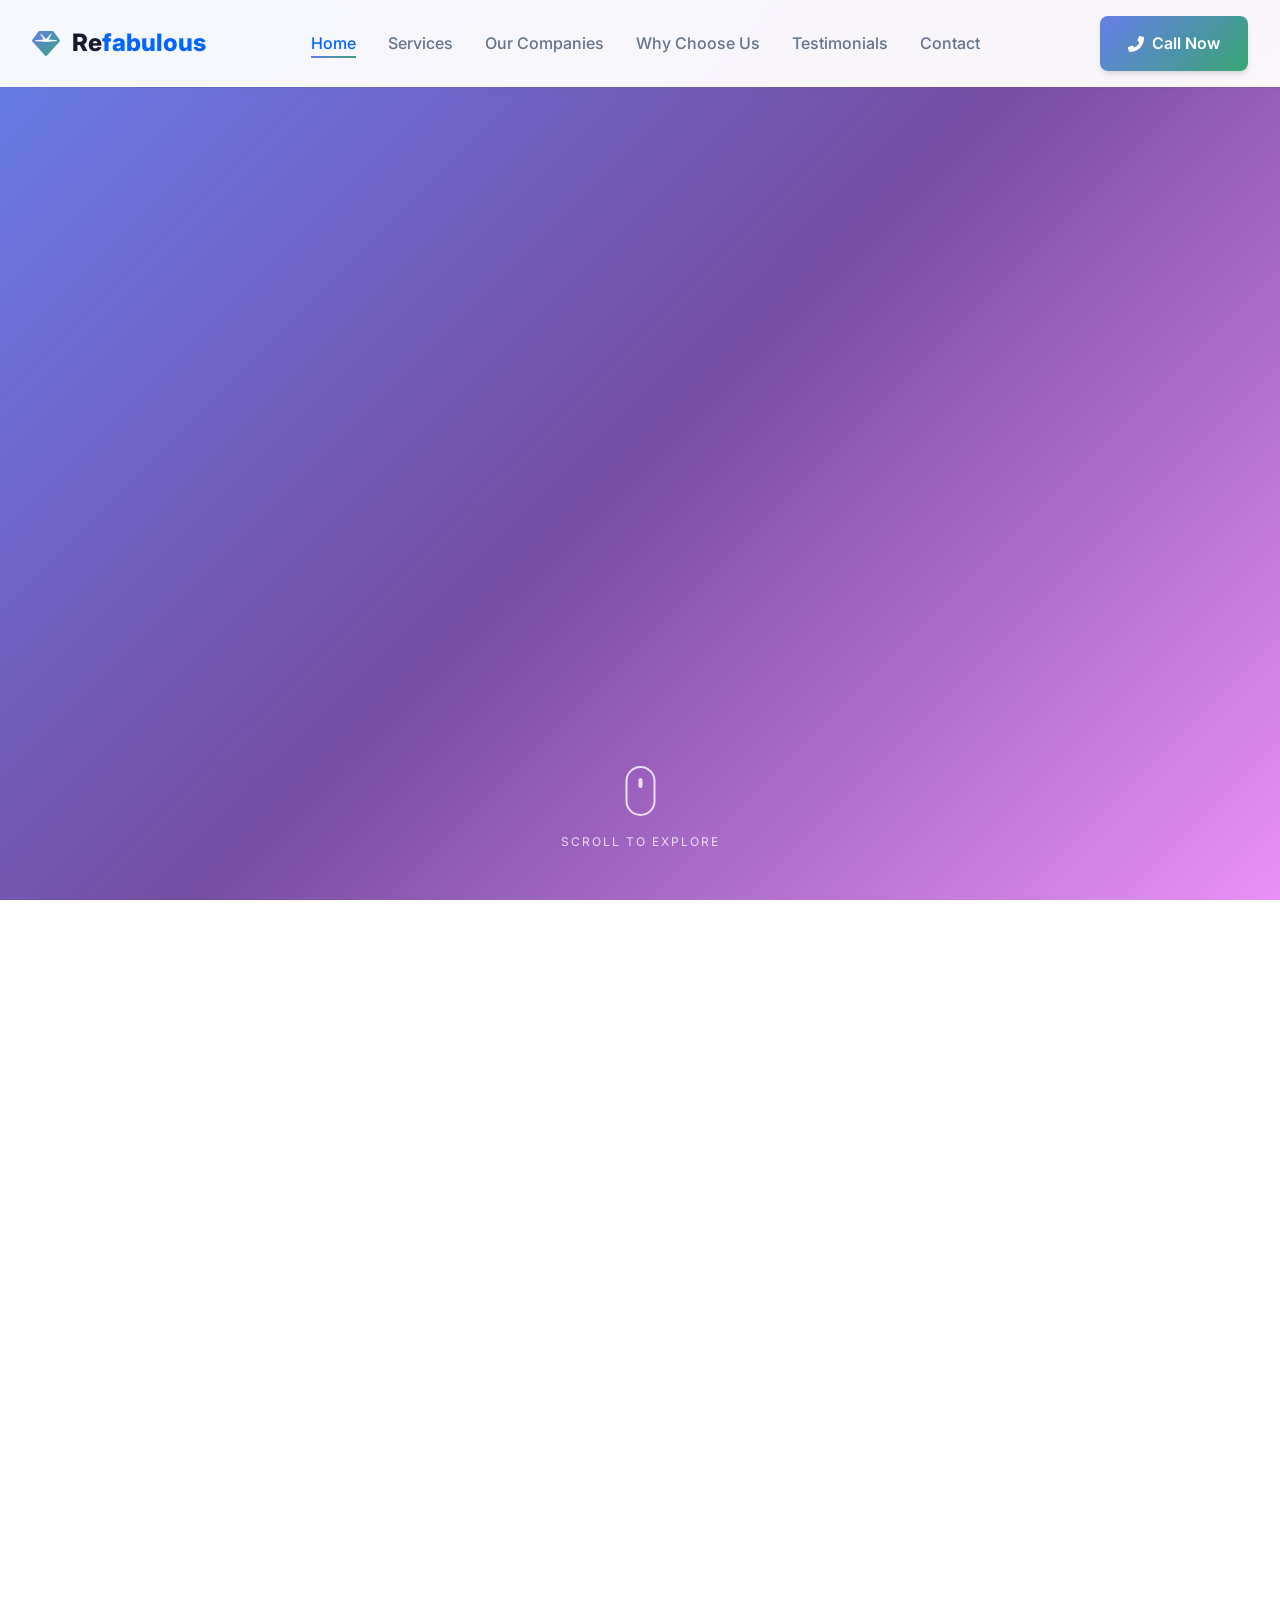
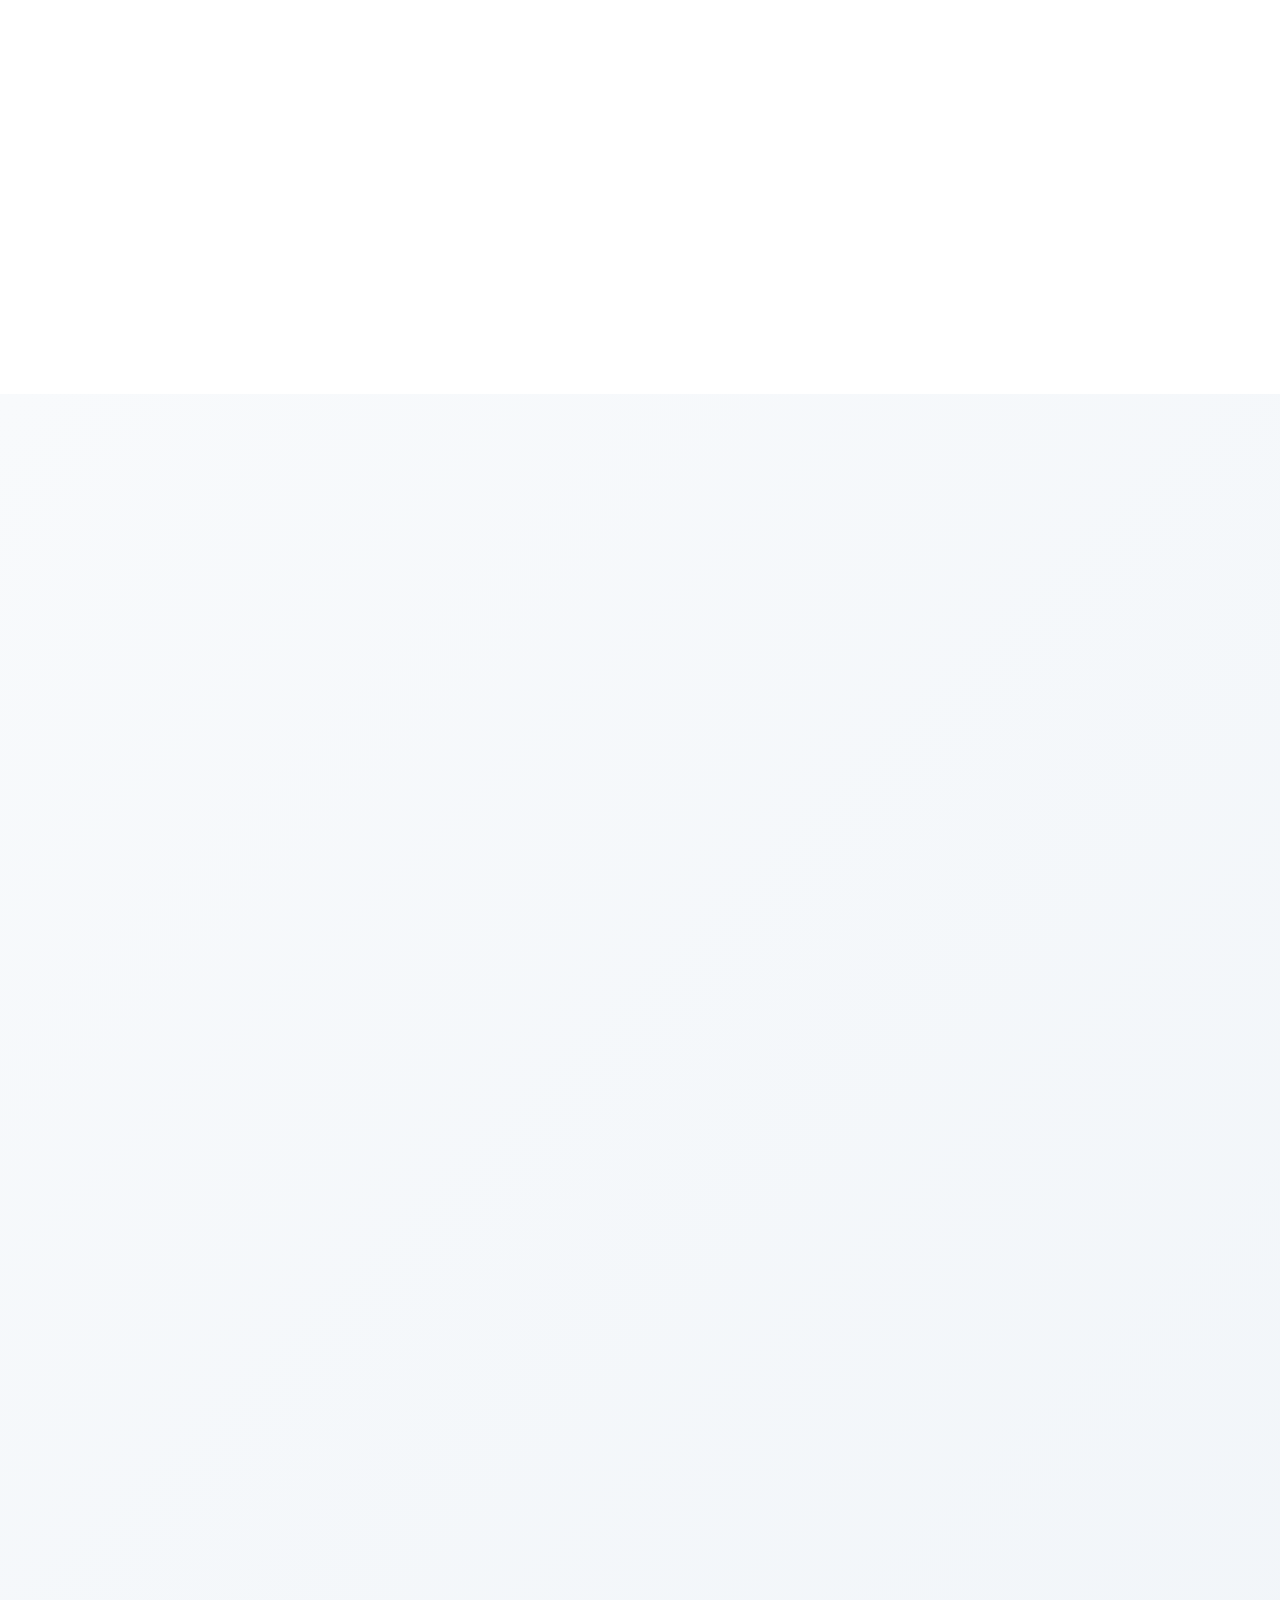
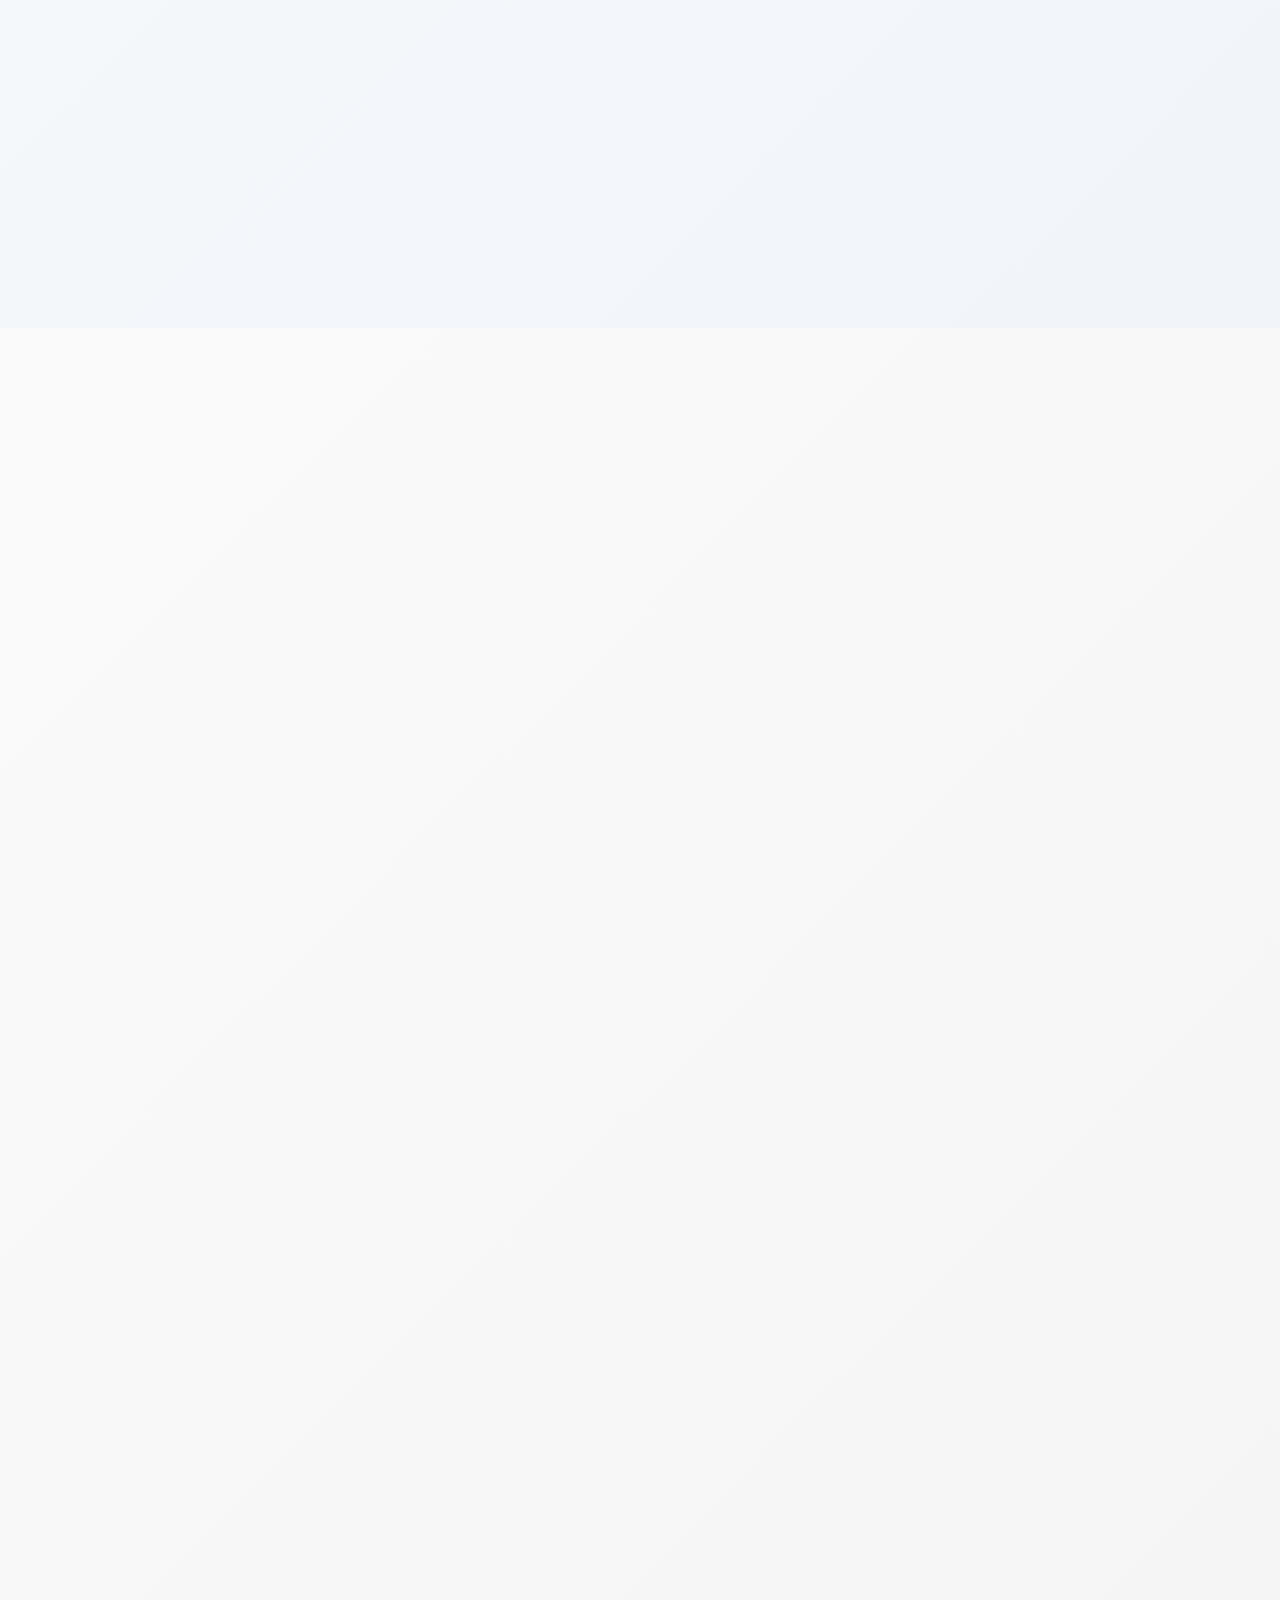
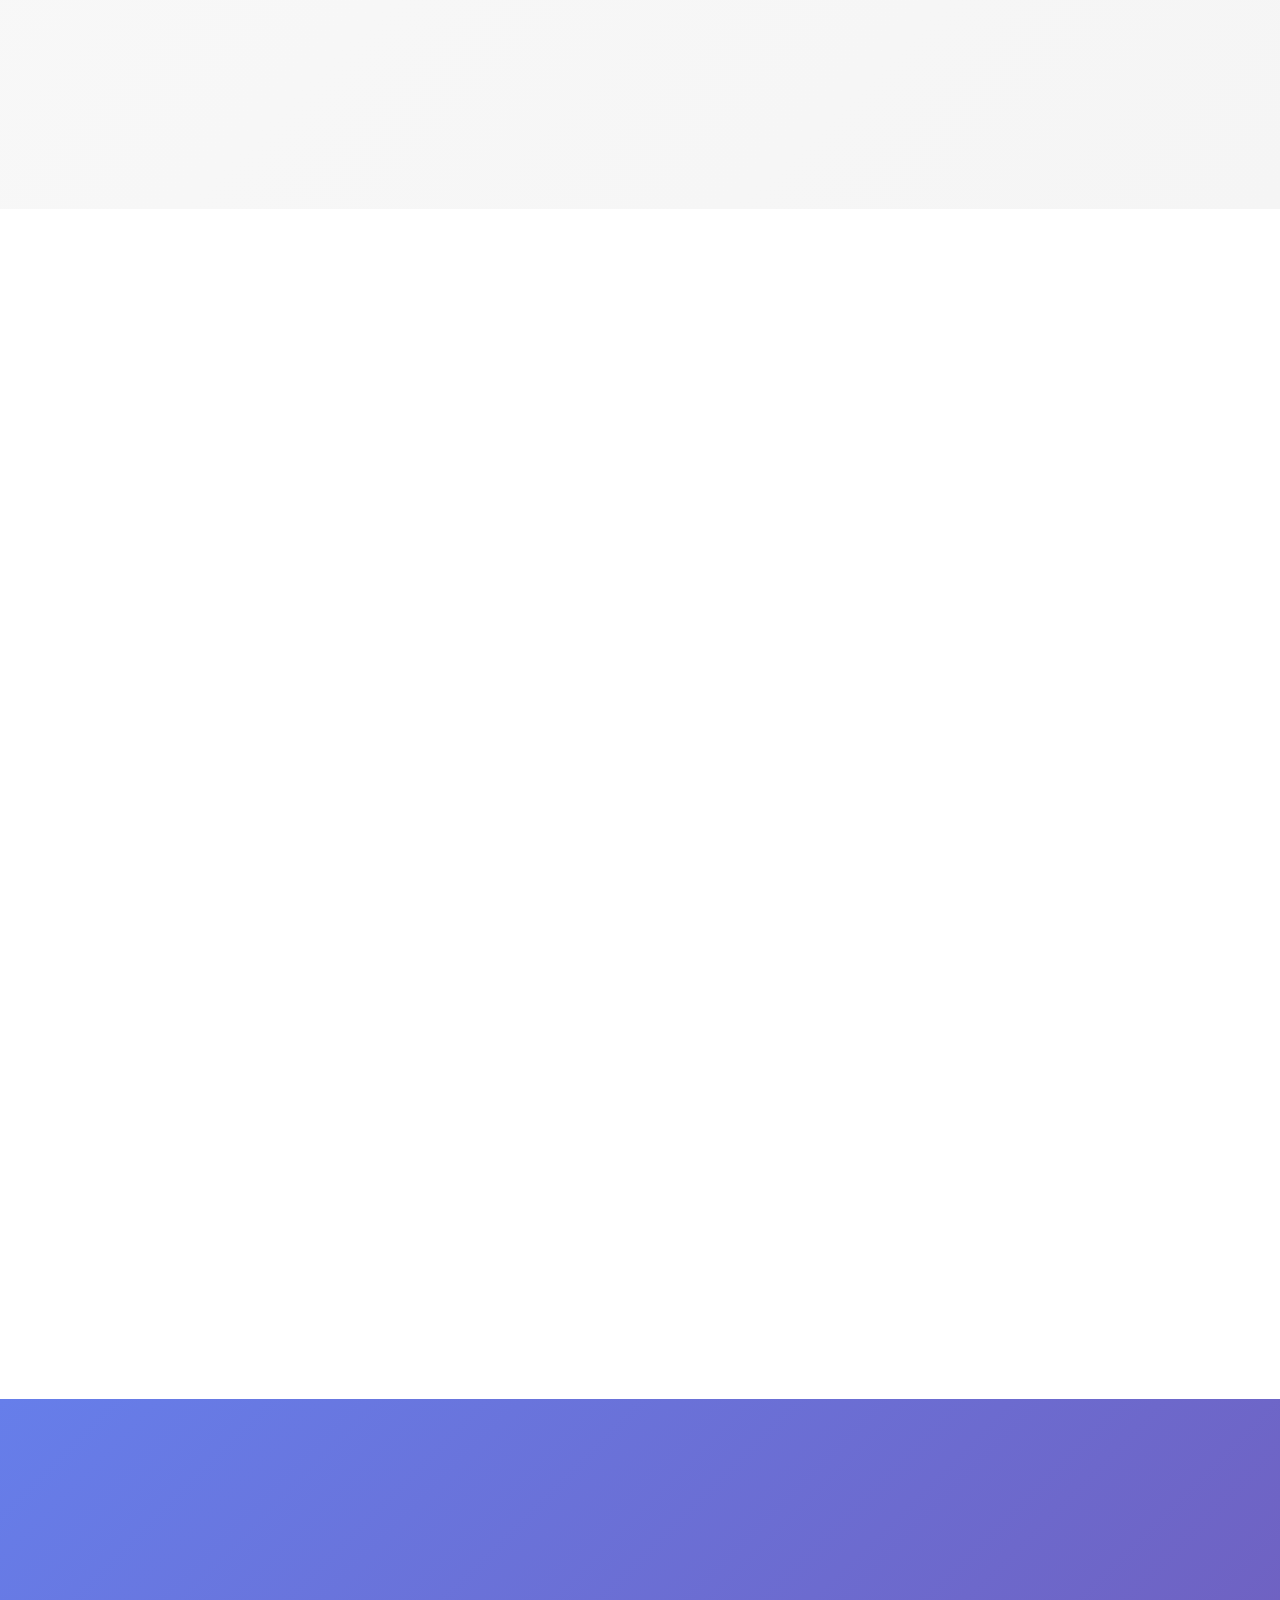
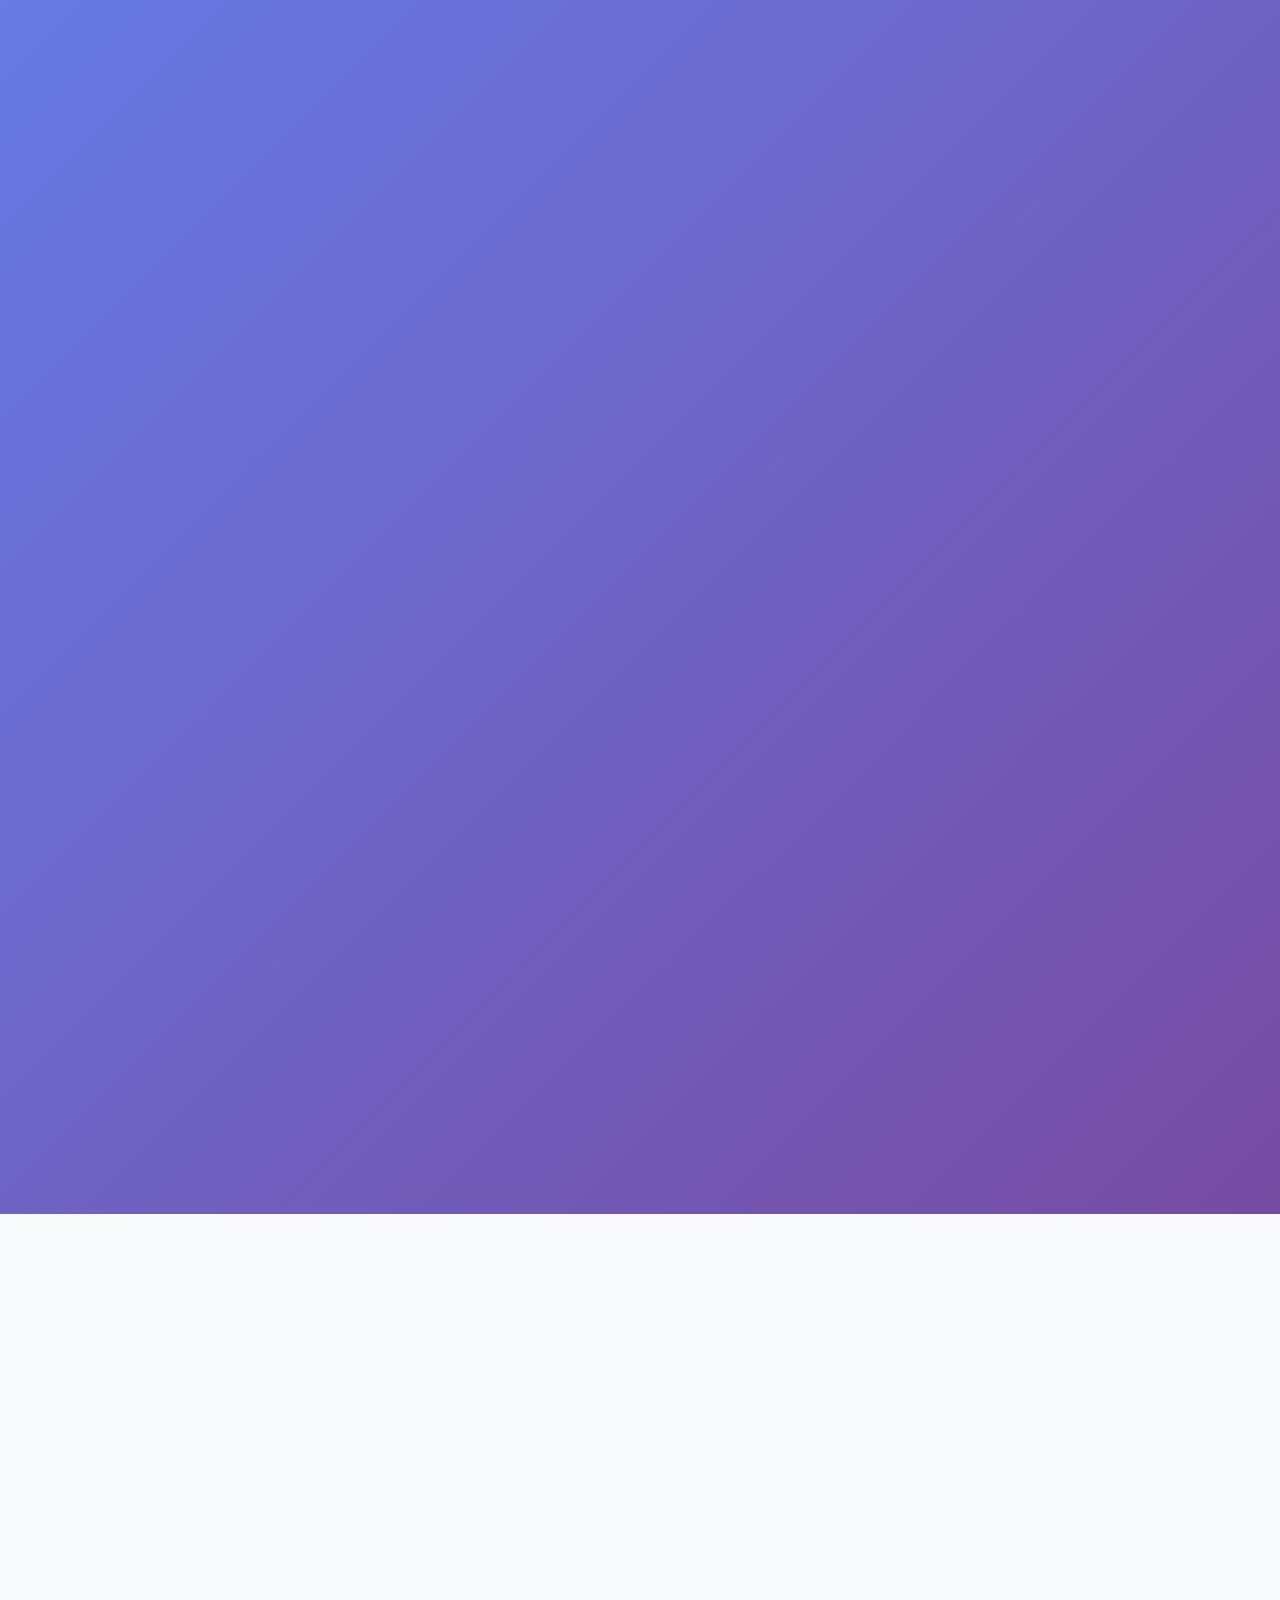
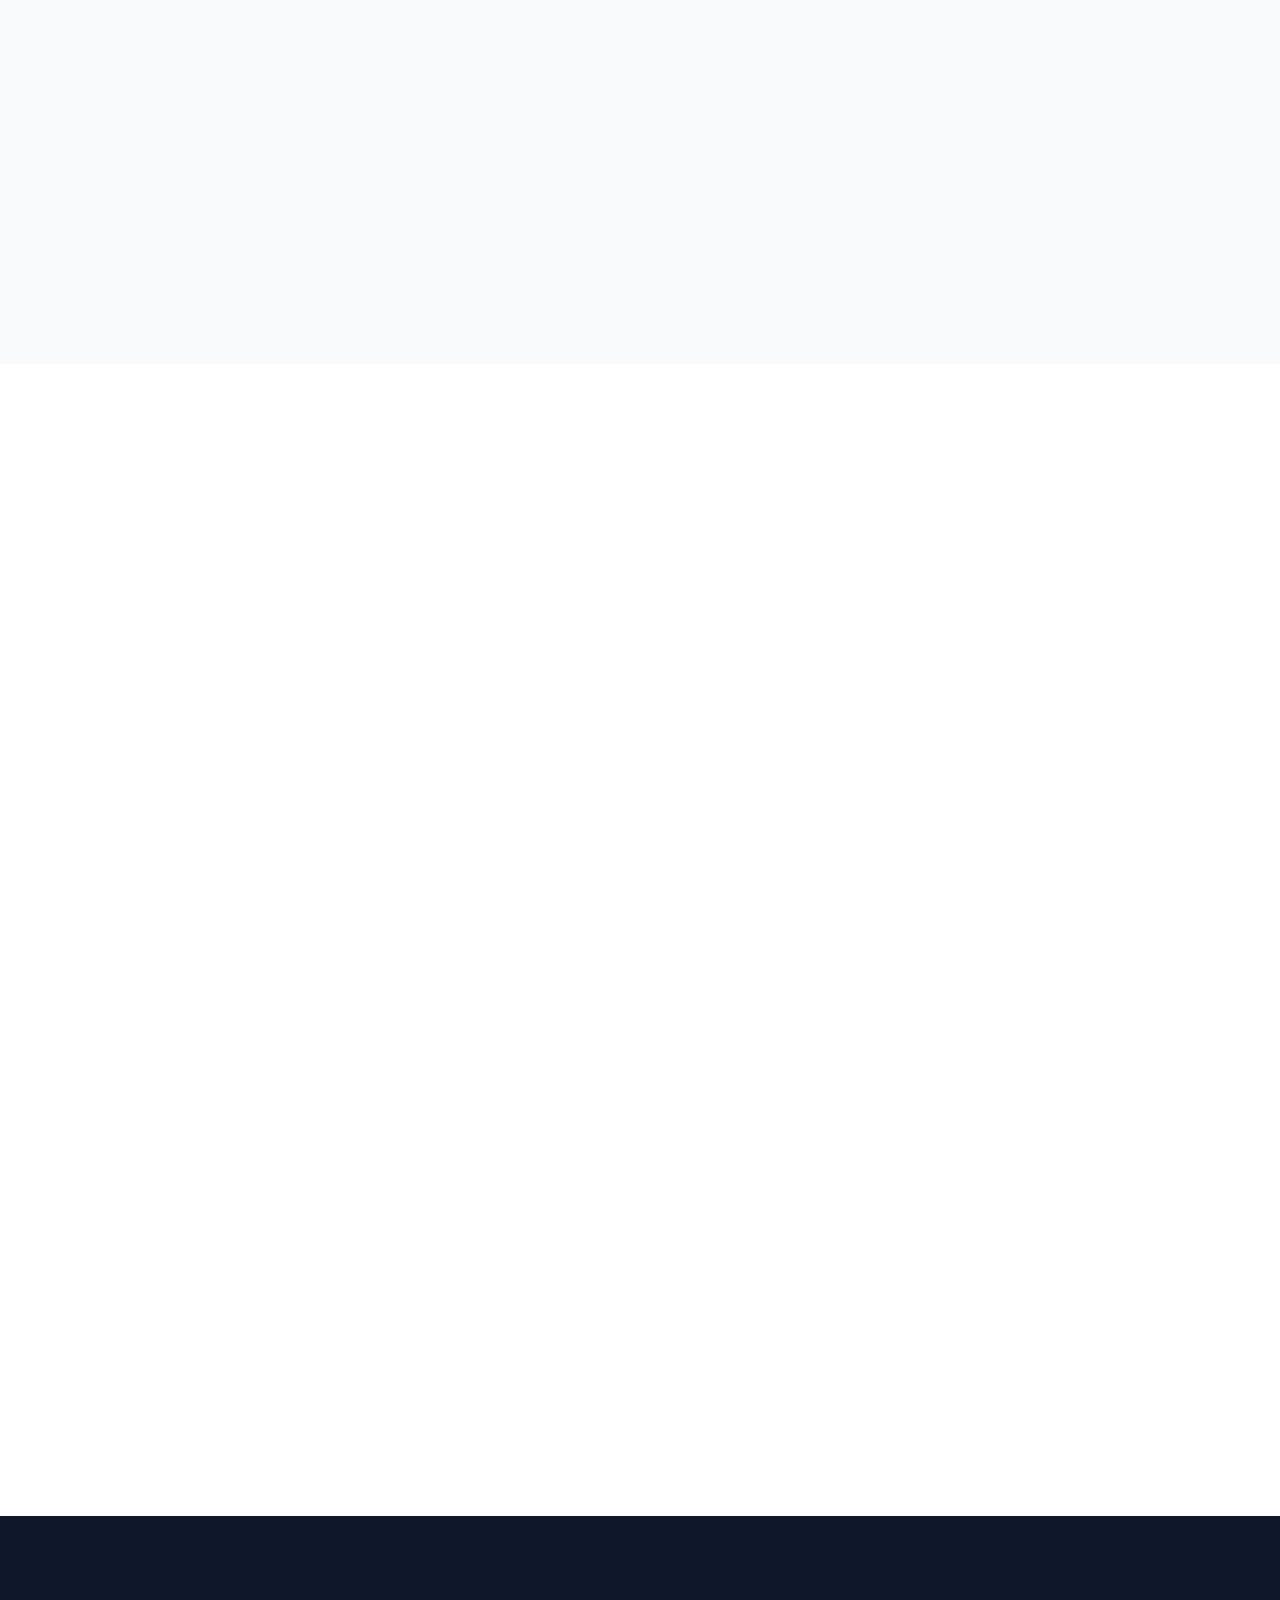
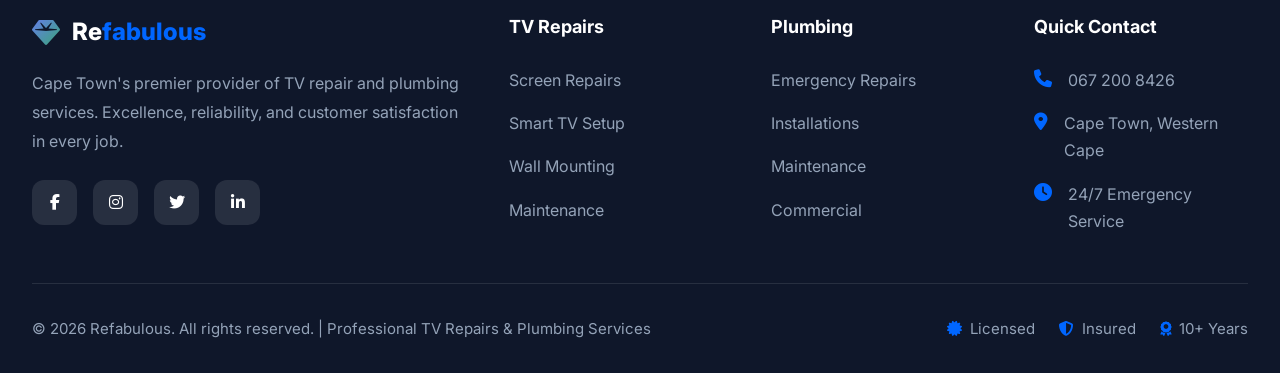
==== index.html @ b84f1c26 "Rename Index.html to index.html" ====
<!DOCTYPE html>
<html lang="en">
<head>
    <meta charset="UTF-8">
    <meta name="viewport" content="width=device-width, initial-scale=1.0">
    <meta name="description" content="Refabulous - Premier TV Repairs and Plumbing Services in Cape Town. Professional, reliable, and trusted by thousands of satisfied customers.">
    <title>Refabulous | Premium TV Repairs & Plumbing Services - Cape Town</title>
    <link rel="stylesheet" href="Refabulous.css">
    <link rel="preconnect" href="https://fonts.googleapis.com">
    <link rel="preconnect" href="https://fonts.gstatic.com" crossorigin>
    <link href="https://fonts.googleapis.com/css2?family=Inter:wght@300;400;500;600;700;800;900&family=Playfair+Display:wght@400;600;700;800&display=swap" rel="stylesheet">
    <link rel="stylesheet" href="https://cdn.jsdelivr.net/npm/@fortawesome/fontawesome-free@6.4.0/css/all.min.css">
    
</head>
<body>
    <!-- Navigation -->
    <nav class="navbar">
        <div class="container">
            <div class="nav-wrapper">
                <div class="logo">
                    <i class="fas fa-gem"></i>
                    <span>Re<span class="highlight">fabulous</span></span>
                </div>
                <button class="mobile-toggle" id="mobileToggle">
                    <span></span>
                    <span></span>
                    <span></span>
                </button>
                <ul class="nav-menu" id="navMenu">
                    <li><a href="#home" class="nav-link active">Home</a></li>
                    <li><a href="#services" class="nav-link">Services</a></li>
                    <li><a href="#companies" class="nav-link">Our Companies</a></li>
                    <li><a href="#why-us" class="nav-link">Why Choose Us</a></li>
                    <li><a href="#testimonials" class="nav-link">Testimonials</a></li>
                    <li><a href="#contact" class="nav-link">Contact</a></li>
                </ul>
                <a href="tel:0672008426" class="btn-primary nav-cta">
                    <i class="fas fa-phone-alt"></i> Call Now
                </a>
            </div>
        </div>
    </nav>

    <!-- Hero Section -->
    <section id="home" class="hero">
        <div class="hero-overlay"></div>
        <div class="hero-particles" id="particles"></div>
        <div class="container">
            <div class="hero-content">
                <div class="hero-text" data-aos="fade-up">
                    <h1 class="hero-title">
                        Excellence in <span class="gradient-text">TV Repairs</span> & 
                        <span class="gradient-text">Plumbing</span>
                    </h1>
                    <p class="hero-subtitle">
                        Cape Town's most trusted service providers. Combining technical expertise with unmatched customer care.
                    </p>
                    <div class="hero-stats">
                        <div class="stat-item" data-aos="fade-up" data-aos-delay="100">
                            <i class="fas fa-users"></i>
                            <div class="stat-content">
                                <span class="stat-number" data-count="5000">0</span>+
                                <span class="stat-label">Happy Customers</span>
                            </div>
                        </div>
                        <div class="stat-item" data-aos="fade-up" data-aos-delay="200">
                            <i class="fas fa-star"></i>
                            <div class="stat-content">
                                <span class="stat-number" data-count="4.9">0</span>
                                <span class="stat-label">Google Rating</span>
                            </div>
                        </div>
                        <div class="stat-item" data-aos="fade-up" data-aos-delay="300">
                            <i class="fas fa-award"></i>
                            <div class="stat-content">
                                <span class="stat-number" data-count="10">0</span>+
                                <span class="stat-label">Years Experience</span>
                            </div>
                        </div>
                    </div>
                    <div class="hero-buttons" data-aos="fade-up" data-aos-delay="400">
                        <a href="#companies" class="btn-primary btn-large">
                            <i class="fas fa-briefcase"></i> Explore Our Services
                        </a>
                        <a href="tel:0672008426" class="btn-secondary btn-large">
                            <i class="fas fa-phone-volume"></i> 067 200 8426
                        </a>
                    </div>
                </div>
            </div>
        </div>
        <div class="scroll-indicator">
            <div class="scroll-mouse">
                <div class="scroll-wheel"></div>
            </div>
            <span>Scroll to explore</span>
        </div>
    </section>

    <!-- Services Overview -->
    <section id="services" class="services-overview">
        <div class="container">
            <div class="section-header" data-aos="fade-up">
                <span class="section-subtitle">What We Do</span>
                <h2 class="section-title">Comprehensive Service Solutions</h2>
                <p class="section-description">Two specialized companies under one trusted brand, delivering excellence across all service categories.</p>
            </div>
            <div class="services-grid">
                <div class="service-card tv-repairs" data-aos="fade-up" data-aos-delay="100">
                    <div class="service-icon">
                        <i class="fas fa-tv"></i>
                    </div>
                    <h3>TV Repairs & Installation</h3>
                    <p>Expert diagnostics and repairs for all TV brands including Samsung, LG, Hisense, Sony, and more. From screen replacements to smart TV setup.</p>
                    <ul class="service-features">
                        <li><i class="fas fa-check-circle"></i> Same-day service available</li>
                        <li><i class="fas fa-check-circle"></i> All brands serviced</li>
                        <li><i class="fas fa-check-circle"></i> Warranty on repairs</li>
                    </ul>
                    <a href="#tv-repairs" class="service-link">
                        Learn More <i class="fas fa-arrow-right"></i>
                    </a>
                </div>
                <div class="service-card plumbing" data-aos="fade-up" data-aos-delay="200">
                    <div class="service-icon">
                        <i class="fas fa-wrench"></i>
                    </div>
                    <h3>Plumbing Services</h3>
                    <p>Professional plumbing solutions from emergency repairs to complete installations. Residential and commercial services available.</p>
                    <ul class="service-features">
                        <li><i class="fas fa-check-circle"></i> 24/7 emergency service</li>
                        <li><i class="fas fa-check-circle"></i> Licensed plumbers with PIRB accredation</li>
                        <li><i class="fas fa-check-circle"></i> Quality guaranteed</li>
                    </ul>
                    <a href="#plumbing" class="service-link">
                        Learn More <i class="fas fa-arrow-right"></i>
                    </a>
                </div>
            </div>
        </div>
    </section>

    <!-- Company: Refabulous TV Repairs -->
    <section id="companies" class="company-section tv-repairs-section">
        <div class="container">
            <div class="company-content">
                <div class="company-text" data-aos="fade-right">
                    <div class="company-badge">
                        <i class="fas fa-tv"></i>
                        <span>Refabulous TV Repairs</span>
                    </div>
                    <h2 class="company-title">Your Television's Best Friend</h2>
                    <p class="company-description">
                        With years of specialized experience in television repair and maintenance, Refabulous TV Repairs has become Cape Town's go-to service for all TV-related issues. Our technicians are factory-trained and equipped with the latest diagnostic tools.
                    </p>
                    
                    <div class="service-list">
                        <div class="service-item">
                            <i class="fas fa-tools"></i>
                            <div>
                                <h4>Expert Repairs</h4>
                                <p>Backlight repairs, power supply issues, sound problems, software updates</p>
                            </div>
                        </div>
                        <div class="service-item">
                            <i class="fas fa-cog"></i>
                            <div>
                                <h4>Smart TV Setup</h4>
                                <p>Configuration, app installation, network connectivity, streaming optimization</p>
                            </div>
                        </div>
                        <div class="service-item">
                            <i class="fas fa-check-double"></i>
                            <div>
                                <h4>Maintenance Services</h4>
                                <p>Regular check-ups, preventive care, firmware updates, performance tuning</p>
                            </div>
                        </div>
                        <div class="service-item">
                            <i class="fas fa-home"></i>
                            <div>
                                <h4>Home Installation</h4>
                                <p>Wall mounting, cable management, surround sound setup, home theater design</p>
                            </div>
                        </div>
                    </div>

                    <div class="brands-supported">
                        <h4>Brands We Service:</h4>
                        <div class="brand-tags">
                            <span>Samsung</span>
                            <span>LG</span>
                            <span>Hisense</span>
                            <span>Sony</span>
                            <span>JVC</span>
                            <span>Sinotec</span>
                            <span>Panasonic</span>
                            <span>TCL</span>
                        </div>
                    </div>

                    <div class="company-cta">
                        <a href="tel:0672008426" class="btn-primary btn-large">
                            <i class="fas fa-phone"></i> Call for TV Repairs
                        </a>
                    </div>
                </div>
                <div class="company-images" data-aos="fade-left">
                    <div class="image-grid">
                        <div class="image-card main-image">
                            <img src="https://sspark.genspark.ai/cfimages?u1=KYIvA14UHXT7xlv%2FD5HnpV0KD0xXIJ1tCEFTOheV73Xh5ma42PAMt614gRZEdIZ4Os6GhiXGwfKnQUSQx9zzxvIvsHFSjjJiDGKbhWocVUea7tLK4sdJtuWbvKRYh5oav8%2BkHZMFZz2VCkr99DDUN3V3x2tpc1rHyT1xPNPiKV9hb6sjEfEweGLJbf24&u2=plDrcVhTkOHGbMs%2F&width=2560" alt="TV Repair Technician at Work" loading="lazy">
                            <div class="image-badge">
                                <i class="fas fa-certificate"></i>
                                <span>Expert Technicians</span>
                            </div>
                        </div>
                        <div class="image-card secondary-image">
                            <img src="https://sspark.genspark.ai/cfimages?u1=IB1S%2BtM%2FTZYSUhf%2BcKOOXUYESjT8FMCqAjhhiGxfVLUdxxvb9J4oFy7hVhM3saQPuS%2BA9rQ5Eez8c6xb1k26MMAGSZxyRY8Spg61Jvf41i%2FJdnctiq4FsSsYC7A41X14nUUy2wXOoFEyqjzdhTYA%2BVPz4SdyUcpiYlz9RmB2lrMZcvR7S%2F0sWFu0Mu9%2BzNmF&u2=Svh%2Fd95IZDJF%2BvYe&width=2560" alt="Professional TV Repair Workshop" loading="lazy">
                        </div>
                        <div class="image-card tertiary-image">
                            <img src="https://sspark.genspark.ai/cfimages?u1=JXpIWGhTms%2BoFXRYmm7PXWWQaiwM2Ulnp6JhA3aqMj1pXqJXy2ButAAZrpQbRg15Us4hFwjv2oC%2FW41n%2FIxeNOjvgfSNxiX%2FqGEbRBq8%2FISlqHuNhKUJ2Q%3D%3D&u2=oXFwMvFHpQjL0ZIG&width=2560" alt="Modern Home Entertainment System" loading="lazy">
                        </div>
                    </div>
                </div>
            </div>
        </div>
    </section>

    <!-- Company: Refabulous Plumbing -->
    <section id="plumbing" class="company-section plumbing-section">
        <div class="container">
            <div class="company-content reverse">
                <div class="company-images" data-aos="fade-right">
                    <div class="image-grid">
                        <div class="image-card main-image">
                            <img src="https://sspark.genspark.ai/cfimages?u1=%2FoElSuyf4%2B%2BbcfaQeLwQrmMNh3%2FJ2h%2FHxNG8WrgfM8VVpmr6i8Ebf1iWWY%2BMLLlbXd%2By1g%2FM7GVOqZFQpgy6uI9wgbbfHOmBaHnnup4W49MUUqym9e0J7AsbJRxWCbeQZpGoMKOnAVphGi8p1MDiG6voeyrFY1731At%2FYDPumSPueWIJqK6dXvxP%2FV7bQ2mIpxTrQVMTzZMfdCHbn1FRC8ISrwe6zYWo&u2=3xbcvYUfJkZeVK0G&width=2560" alt="Professional Plumber at Work" loading="lazy">
                            <div class="image-badge">
                                <i class="fas fa-shield-alt"></i>
                                <span>Licensed & Insured</span>
                            </div>
                        </div>
                        <div class="image-card secondary-image">
                            <img src="https://sspark.genspark.ai/cfimages?u1=dRhVMjCTGhUm9rNfMyWZU8PXllkOPwkKHkzo1GuVgleIdOQQ7fmcjwuZDK0jJtrJ6aJ%2By2gcOli4ZZtKoG2u7KvVxEAJXc%2BfgmvMm2mRMXyoBjxIHTwm3QviCSM7kbx%2FUN0qFoZ2tAjAd0CNY5Hn5nTPpINazD5NZhgn%2F1D1yH3lOg7fmnFIucatmOI8USJU%2F2DQ8RFX9sjPV4HhR1WQLOuu7g%3D%3D&u2=670VLV1BGjNuDMyq&width=2560" alt="Plumbing Installation Service" loading="lazy">
                        </div>
                        <div class="image-card tertiary-image">
                            <img src="https://sspark.genspark.ai/cfimages?u1=gH%2Bavw8LHm4JG7u19Fbt19dF0v6mobgUW4jBi7r0rrxWogSZ0oLmjLi6qhgWXt7WJLqEw1Qf%2BVWax8Z2xBoHj4TuWY0Q9CEBq8G4UbeN&u2=45YsGBZdbq0CIDcQ&width=2560" alt="Bathroom Fixture Installation" loading="lazy">
                        </div>
                    </div>
                </div>
                <div class="company-text" data-aos="fade-left">
                    <div class="company-badge plumbing-badge">
                        <i class="fas fa-wrench"></i>
                        <span>Refabulous Plumbing</span>
                    </div>
                    <h2 class="company-title">Professional Plumbing Solutions</h2>
                    <p class="company-description">
                        Refabulous Plumbing delivers comprehensive plumbing services with a focus on quality, reliability, and customer satisfaction. Our licensed plumbers handle everything from minor repairs to major installations with precision and care.
                    </p>
                    
                    <div class="service-list">
                        <div class="service-item">
                            <i class="fas fa-tint"></i>
                            <div>
                                <h4>Emergency Repairs</h4>
                                <p>Burst pipes, leaks, blockages, water heater failures - 24/7 rapid response</p>
                            </div>
                        </div>
                        <div class="service-item">
                            <i class="fas fa-hammer"></i>
                            <div>
                                <h4>Installation Services</h4>
                                <p>Bathroom & kitchen fixtures, water heaters, pipes, drainage systems</p>
                            </div>
                        </div>
                        <div class="service-item">
                            <i class="fas fa-sync-alt"></i>
                            <div>
                                <h4>Maintenance & Upgrades</h4>
                                <p>Regular inspections, pipe replacements, system upgrades, efficiency improvements</p>
                            </div>
                        </div>
                        <div class="service-item">
                            <i class="fas fa-building"></i>
                            <div>
                                <h4>Commercial Plumbing</h4>
                                <p>Office buildings, retail spaces, restaurants - comprehensive commercial solutions</p>
                            </div>
                        </div>
                    </div>

                    <div class="service-highlights">
                        <div class="highlight-item">
                            <i class="fas fa-clock"></i>
                            <span>24/7 Emergency Service</span>
                        </div>
                        <div class="highlight-item">
                            <i class="fas fa-medal"></i>
                            <span>Licensed Professionals</span>
                        </div>
                        <div class="highlight-item">
                            <i class="fas fa-thumbs-up"></i>
                            <span>Satisfaction Guaranteed</span>
                        </div>
                    </div>

                    <div class="company-cta">
                        <a href="tel:0672008426" class="btn-primary btn-large">
                            <i class="fas fa-phone"></i> Call for Plumbing Service
                        </a>
                    </div>
                </div>
            </div>
        </div>
    </section>

    <!-- Why Choose Us -->
    <section id="why-us" class="why-us-section">
        <div class="container">
            <div class="section-header" data-aos="fade-up">
                <span class="section-subtitle">Our Commitment</span>
                <h2 class="section-title">Why Cape Town Trusts Refabulous</h2>
                <p class="section-description">Excellence isn't just our goal—it's our standard. Here's what sets us apart.</p>
            </div>
            <div class="benefits-grid">
                <div class="benefit-card" data-aos="fade-up" data-aos-delay="100">
                    <div class="benefit-icon">
                        <i class="fas fa-user-graduate"></i>
                    </div>
                    <h3>Expert Technicians</h3>
                    <p>Every team member is fully trained, certified, and passionate about delivering top-tier service. We invest heavily in ongoing education and skill development.</p>
                </div>
                <div class="benefit-card" data-aos="fade-up" data-aos-delay="150">
                    <div class="benefit-icon">
                        <i class="fas fa-bolt"></i>
                    </div>
                    <h3>Rapid Response</h3>
                    <p>We understand emergencies can't wait. Our fleet is ready for same-day service, with 24/7 availability for urgent plumbing issues.</p>
                </div>
                <div class="benefit-card" data-aos="fade-up" data-aos-delay="200">
                    <div class="benefit-icon">
                        <i class="fas fa-badge-check"></i>
                    </div>
                    <h3>Quality Guarantee</h3>
                    <p>All repairs come with comprehensive warranties. We stand behind our work and ensure your complete satisfaction with every job.</p>
                </div>
                <div class="benefit-card" data-aos="fade-up" data-aos-delay="250">
                    <div class="benefit-icon">
                        <i class="fas fa-dollar-sign"></i>
                    </div>
                    <h3>Transparent Pricing</h3>
                    <p>No hidden fees or surprise charges. We provide clear, upfront quotes so you know exactly what to expect before we begin.</p>
                </div>
                <div class="benefit-card" data-aos="fade-up" data-aos-delay="300">
                    <div class="benefit-icon">
                        <i class="fas fa-toolbox"></i>
                    </div>
                    <h3>Advanced Equipment</h3>
                    <p>We use the latest diagnostic tools and genuine replacement parts to ensure repairs are done right the first time.</p>
                </div>
                <div class="benefit-card" data-aos="fade-up" data-aos-delay="350">
                    <div class="benefit-icon">
                        <i class="fas fa-heart"></i>
                    </div>
                    <h3>Customer First</h3>
                    <p>Your satisfaction is our priority. We listen, understand your needs, and deliver solutions that exceed expectations every time.</p>
                </div>
            </div>
        </div>
    </section>

    <!-- Testimonials -->
    <section id="testimonials" class="testimonials-section">
        <div class="container">
            <div class="section-header" data-aos="fade-up">
                <span class="section-subtitle">Customer Reviews</span>
                <h2 class="section-title">What Our Clients Say</h2>
                <p class="section-description">Real feedback from real customers who've experienced the Refabulous difference.</p>
            </div>
            <div class="testimonials-wrapper">
                <div class="testimonials-grid">
                    <div class="testimonial-card" data-aos="fade-up" data-aos-delay="100">
                        <div class="rating">
                            <i class="fas fa-star"></i>
                            <i class="fas fa-star"></i>
                            <i class="fas fa-star"></i>
                            <i class="fas fa-star"></i>
                            <i class="fas fa-star"></i>
                        </div>
                        <p class="testimonial-text">"Absolutely fabulous service! My Samsung TV was completely dead, and the technician fixed it within hours. Professional, knowledgeable, and affordable. Highly recommend!"</p>
                        <div class="testimonial-author">
                            <div class="author-avatar">
                                <i class="fas fa-user"></i>
                            </div>
                            <div class="author-info">
                                <h4>Sarah Thompson</h4>
                                <span>Durbanville, Cape Town</span>
                            </div>
                        </div>
                    </div>
                    <div class="testimonial-card" data-aos="fade-up" data-aos-delay="150">
                        <div class="rating">
                            <i class="fas fa-star"></i>
                            <i class="fas fa-star"></i>
                            <i class="fas fa-star"></i>
                            <i class="fas fa-star"></i>
                            <i class="fas fa-star"></i>
                        </div>
                        <p class="testimonial-text">"Had a plumbing emergency at 2 AM. Refabulous Plumbing came out immediately and fixed the burst pipe. True professionals who saved us from a disaster!"</p>
                        <div class="testimonial-author">
                            <div class="author-avatar">
                                <i class="fas fa-user"></i>
                            </div>
                            <div class="author-info">
                                <h4>Michael van der Merwe</h4>
                                <span>Bellville, Cape Town</span>
                            </div>
                        </div>
                    </div>
                    <div class="testimonial-card" data-aos="fade-up" data-aos-delay="200">
                        <div class="rating">
                            <i class="fas fa-star"></i>
                            <i class="fas fa-star"></i>
                            <i class="fas fa-star"></i>
                            <i class="fas fa-star"></i>
                            <i class="fas fa-star"></i>
                        </div>
                        <p class="testimonial-text">"Used Refabulous for both TV mounting and bathroom plumbing. Both teams were exceptional - punctual, clean, and the work is flawless. Best in Cape Town!"</p>
                        <div class="testimonial-author">
                            <div class="author-avatar">
                                <i class="fas fa-user"></i>
                            </div>
                            <div class="author-info">
                                <h4>Jennifer Pieterse</h4>
                                <span>Milnerton, Cape Town</span>
                            </div>
                        </div>
                    </div>
                    <div class="testimonial-card" data-aos="fade-up" data-aos-delay="250">
                        <div class="rating">
                            <i class="fas fa-star"></i>
                            <i class="fas fa-star"></i>
                            <i class="fas fa-star"></i>
                            <i class="fas fa-star"></i>
                            <i class="fas fa-star"></i>
                        </div>
                        <p class="testimonial-text">"They repaired my LG smart TV for half the price of other quotes I received. Fast, efficient, and the TV works like new. Couldn't be happier!"</p>
                        <div class="testimonial-author">
                            <div class="author-avatar">
                                <i class="fas fa-user"></i>
                            </div>
                            <div class="author-info">
                                <h4>David Naidoo</h4>
                                <span>Cape Town CBD</span>
                            </div>
                        </div>
                    </div>
                    <div class="testimonial-card" data-aos="fade-up" data-aos-delay="300">
                        <div class="rating">
                            <i class="fas fa-star"></i>
                            <i class="fas fa-star"></i>
                            <i class="fas fa-star"></i>
                            <i class="fas fa-star"></i>
                            <i class="fas fa-star"></i>
                        </div>
                        <p class="testimonial-text">"Outstanding plumbing work! They upgraded our entire bathroom and the quality is exceptional. Great communication throughout the project too."</p>
                        <div class="testimonial-author">
                            <div class="author-avatar">
                                <i class="fas fa-user"></i>
                            </div>
                            <div class="author-info">
                                <h4>Lisa Oosthuizen</h4>
                                <span>Panorama, Cape Town</span>
                            </div>
                        </div>
                    </div>
                    <div class="testimonial-card" data-aos="fade-up" data-aos-delay="350">
                        <div class="rating">
                            <i class="fas fa-star"></i>
                            <i class="fas fa-star"></i>
                            <i class="fas fa-star"></i>
                            <i class="fas fa-star"></i>
                            <i class="fas fa-star"></i>
                        </div>
                        <p class="testimonial-text">"Reliable, trustworthy, and skilled. I've used both services multiple times and they never disappoint. My go-to for all home repairs!"</p>
                        <div class="testimonial-author">
                            <div class="author-avatar">
                                <i class="fas fa-user"></i>
                            </div>
                            <div class="author-info">
                                <h4>James Botha</h4>
                                <span>Goodwood, Cape Town</span>
                            </div>
                        </div>
                    </div>
                </div>
            </div>
            <div class="google-review-badge" data-aos="fade-up" data-aos-delay="400">
                <i class="fab fa-google"></i>
                <div>
                    <div class="badge-rating">
                        <span class="rating-number">4.9</span>
                        <div class="stars">
                            <i class="fas fa-star"></i>
                            <i class="fas fa-star"></i>
                            <i class="fas fa-star"></i>
                            <i class="fas fa-star"></i>
                            <i class="fas fa-star-half-alt"></i>
                        </div>
                    </div>
                    <p>Based on 250+ Google Reviews</p>
                </div>
            </div>
        </div>
    </section>

    <!-- Service Areas -->
    <section class="service-areas">
        <div class="container">
            <div class="section-header" data-aos="fade-up">
                <span class="section-subtitle">Coverage</span>
                <h2 class="section-title">Serving All of Cape Town</h2>
                <p class="section-description">Bringing premium service to neighborhoods across the Western Cape.</p>
            </div>
            <div class="areas-grid" data-aos="fade-up" data-aos-delay="100">
                <div class="area-tag">Durbanville</div>
                <div class="area-tag">Bellville</div>
                <div class="area-tag">Milnerton</div>
                <div class="area-tag">Cape Town CBD</div>
                <div class="area-tag">Panorama</div>
                <div class="area-tag">Goodwood</div>
                <div class="area-tag">Table View</div>
                <div class="area-tag">Bloubergstrand</div>
                <div class="area-tag">Parow</div>
                <div class="area-tag">Brackenfell</div>
                <div class="area-tag">Kraaifontein</div>
                <div class="area-tag">Somerset West</div>
                <div class="area-tag">Strand</div>
                <div class="area-tag">Stellenbosch</div>
                <div class="area-tag">Paarl</div>
                <div class="area-tag">& More...</div>
            </div>
        </div>
    </section>

    <!-- Contact Section -->
    <section id="contact" class="contact-section">
        <div class="container">
            <div class="contact-wrapper">
                <div class="contact-info" data-aos="fade-right">
                    <h2>Get In Touch</h2>
                    <p class="contact-subtitle">Ready to experience the Refabulous difference? We're here to help!</p>
                    
                    <div class="contact-methods">
                        <a href="tel:0672008426" class="contact-method">
                            <div class="method-icon">
                                <i class="fas fa-phone"></i>
                            </div>
                            <div class="method-content">
                                <h4>Call Us</h4>
                                <p>067 200 8426</p>
                                <span class="method-label">Available 24/7 for emergencies</span>
                            </div>
                        </a>
                        
                        <div class="contact-method">
                            <div class="method-icon">
                                <i class="fas fa-map-marker-alt"></i>
                            </div>
                            <div class="method-content">
                                <h4>Service Area</h4>
                                <p>Cape Town & Western Cape</p>
                                <span class="method-label">Covering all major suburbs</span>
                            </div>
                        </div>
                        
                        <div class="contact-method">
                            <div class="method-icon">
                                <i class="fas fa-clock"></i>
                            </div>
                            <div class="method-content">
                                <h4>Business Hours</h4>
                                <p>Mon - Fri: 7:00 AM - 7:00 PM</p>
                                <p>Sat: 8:00 AM - 5:00 PM</p>
                                <p>Sun: Emergency Service Only</p>
                            </div>
                        </div>
                    </div>

                    <div class="emergency-notice">
                        <i class="fas fa-exclamation-circle"></i>
                        <div>
                            <h4>Emergency Service Available</h4>
                            <p>Plumbing emergencies? We're available 24/7. Call now for immediate assistance!</p>
                        </div>
                    </div>
                </div>

                <div class="contact-form-wrapper" data-aos="fade-left">
                    <div class="form-header">
                        <h3>Request a Quote</h3>
                        <p>Tell us about your needs and we'll get back to you promptly</p>
                    </div>
                    <form id="contactForm" class="contact-form">
                        <div class="form-group">
                            <label for="name">Your Name</label>
                            <input type="text" id="name" name="name" required placeholder="John Doe">
                        </div>
                        <div class="form-group">
                            <label for="phone">Phone Number</label>
                            <input type="tel" id="phone" name="phone" required placeholder="082 123 4567">
                        </div>
                        <div class="form-group">
                            <label for="service">Service Needed</label>
                            <select id="service" name="service" required>
                                <option value="">Select a service...</option>
                                <option value="tv-repair">TV Repair</option>
                                <option value="tv-installation">TV Installation</option>
                                <option value="plumbing-repair">Plumbing Repair</option>
                                <option value="plumbing-installation">Plumbing Installation</option>
                                <option value="emergency">Emergency Service</option>
                                <option value="other">Other</option>
                            </select>
                        </div>
                        <div class="form-group">
                            <label for="message">Message</label>
                            <textarea id="message" name="message" rows="5" required placeholder="Please describe your issue or requirements..."></textarea>
                        </div>
                        <button type="submit" class="btn-primary btn-large">
                            <i class="fas fa-paper-plane"></i> Send Request
                        </button>
                    </form>
                    <div id="formMessage" class="form-message"></div>
                </div>
            </div>
        </div>
    </section>

    <!-- Footer -->
    <footer class="footer">
        <div class="container">
            <div class="footer-content">
                <div class="footer-section">
                    <div class="footer-logo">
                        <i class="fas fa-gem"></i>
                        <span>Re<span class="highlight">fabulous</span></span>
                    </div>
                    <p class="footer-description">
                        Cape Town's premier provider of TV repair and plumbing services. Excellence, reliability, and customer satisfaction in every job.
                    </p>
                    <div class="social-links">
                        <a href="#" class="social-link"><i class="fab fa-facebook-f"></i></a>
                        <a href="#" class="social-link"><i class="fab fa-instagram"></i></a>
                        <a href="#" class="social-link"><i class="fab fa-twitter"></i></a>
                        <a href="#" class="social-link"><i class="fab fa-linkedin-in"></i></a>
                    </div>
                </div>
                
                <div class="footer-section">
                    <h4>TV Repairs</h4>
                    <ul class="footer-links">
                        <li><a href="#tv-repairs">Screen Repairs</a></li>
                        <li><a href="#tv-repairs">Smart TV Setup</a></li>
                        <li><a href="#tv-repairs">Wall Mounting</a></li>
                        <li><a href="#tv-repairs">Maintenance</a></li>
                    </ul>
                </div>
                
                <div class="footer-section">
                    <h4>Plumbing</h4>
                    <ul class="footer-links">
                        <li><a href="#plumbing">Emergency Repairs</a></li>
                        <li><a href="#plumbing">Installations</a></li>
                        <li><a href="#plumbing">Maintenance</a></li>
                        <li><a href="#plumbing">Commercial</a></li>
                    </ul>
                </div>
                
                <div class="footer-section">
                    <h4>Quick Contact</h4>
                    <ul class="footer-contact">
                        <li>
                            <i class="fas fa-phone"></i>
                            <a href="tel:0672008426">067 200 8426</a>
                        </li>
                        <li>
                            <i class="fas fa-map-marker-alt"></i>
                            <span>Cape Town, Western Cape</span>
                        </li>
                        <li>
                            <i class="fas fa-clock"></i>
                            <span>24/7 Emergency Service</span>
                        </li>
                    </ul>
                </div>
            </div>
            
            <div class="footer-bottom">
                <p>&copy; 2026 Refabulous. All rights reserved. | Professional TV Repairs & Plumbing Services</p>
                <div class="footer-badges">
                    <span><i class="fas fa-certificate"></i> Licensed</span>
                    <span><i class="fas fa-shield-alt"></i> Insured</span>
                    <span><i class="fas fa-award"></i> 10+ Years</span>
                </div>
            </div>
        </div>
    </footer>

    <!-- Back to Top Button -->
    <button id="backToTop" class="back-to-top">
        <i class="fas fa-arrow-up"></i>
    </button>

    <script src="js/main.js"></script>
</body>
</html>
---- Refabulous.css ----
/* ===============================================
   REFABULOUS - PREMIUM COMPANY PROFILE
   Modern, Professional, Stunning Design
   =============================================== */

/* CSS Variables */
:root {
    /* Primary Colors */
    --primary-color: #0066FF;
    --primary-dark: #0052CC;
    --primary-light: #3385FF;
    --secondary-color: #FF6B35;
    --secondary-dark: #E55A2B;
    
    /* Gradients */
    --gradient-primary: linear-gradient(135deg, #667eea 0%, #38a674 100%);
    --gradient-secondary: linear-gradient(135deg, #f093fb 0%, #f5576c 100%);
    --gradient-tech: linear-gradient(135deg, #4facfe 0%, #00f2fe 100%);
    --gradient-plumbing: linear-gradient(135deg, #43e97b 0%, #38f9d7 100%);
    --gradient-overlay: linear-gradient(135deg, rgba(102, 126, 234, 0.9) 0%, rgba(118, 75, 162, 0.9) 100%);
    
    /* Neutral Colors */
    --text-primary: #1a1a2e;
    --text-secondary: #64748b;
    --text-light: #94a3b8;
    --bg-white: #ffffff;
    --bg-light: #f8fafc;
    --bg-dark: #0f172a;
    --border-color: #e2e8f0;
    
    /* Shadows */
    --shadow-sm: 0 1px 2px 0 rgba(0, 0, 0, 0.05);
    --shadow-md: 0 4px 6px -1px rgba(0, 0, 0, 0.1), 0 2px 4px -1px rgba(0, 0, 0, 0.06);
    --shadow-lg: 0 10px 15px -3px rgba(0, 0, 0, 0.1), 0 4px 6px -2px rgba(0, 0, 0, 0.05);
    --shadow-xl: 0 20px 25px -5px rgba(0, 0, 0, 0.1), 0 10px 10px -5px rgba(0, 0, 0, 0.04);
    --shadow-2xl: 0 25px 50px -12px rgba(0, 0, 0, 0.25);
    
    /* Spacing */
    --spacing-xs: 0.5rem;
    --spacing-sm: 1rem;
    --spacing-md: 1.5rem;
    --spacing-lg: 2rem;
    --spacing-xl: 3rem;
    --spacing-2xl: 4rem;
    --spacing-3xl: 6rem;
    
    /* Typography */
    --font-primary: 'Inter', -apple-system, BlinkMacSystemFont, 'Segoe UI', sans-serif;
    --font-display: 'Playfair Display', Georgia, serif;
    
    /* Transitions */
    --transition-fast: 0.2s ease;
    --transition-base: 0.3s ease;
    --transition-slow: 0.5s ease;
}

/* ===============================================
   RESET & BASE STYLES
   =============================================== */

* {
    margin: 0;
    padding: 0;
    box-sizing: border-box;
}

html {
    scroll-behavior: smooth;
    font-size: 16px;
}

body {
    font-family: var(--font-primary);
    color: var(--text-primary);
    line-height: 1.7;
    background-color: var(--bg-white);
    overflow-x: hidden;
}

img {
    max-width: 100%;
    height: auto;
    display: block;
}

a {
    text-decoration: none;
    color: inherit;
    transition: var(--transition-base);
}

ul {
    list-style: none;
}

button {
    border: none;
    background: none;
    cursor: pointer;
    font-family: inherit;
}

/* ===============================================
   UTILITY CLASSES
   =============================================== */

.container {
    max-width: 1280px;
    margin: 0 auto;
    padding: 0 2rem;
}

.gradient-text {
    background: var(--gradient-primary);
    -webkit-background-clip: text;
    -webkit-text-fill-color: transparent;
    background-clip: text;
}

.highlight {
    color: var(--primary-color);
}

/* Buttons */
.btn-primary,
.btn-secondary {
    display: inline-flex;
    align-items: center;
    gap: 0.5rem;
    padding: 0.875rem 1.75rem;
    font-weight: 600;
    font-size: 1rem;
    border-radius: 0.5rem;
    transition: all var(--transition-base);
    white-space: nowrap;
}

.btn-primary {
    background: var(--gradient-primary);
    color: var(--bg-white);
    box-shadow: var(--shadow-md);
}

.btn-primary:hover {
    transform: translateY(-2px);
    box-shadow: var(--shadow-xl);
}

.btn-secondary {
    background: var(--bg-white);
    color: var(--primary-color);
    border: 2px solid var(--primary-color);
}

.btn-secondary:hover {
    background: var(--primary-color);
    color: var(--bg-white);
    transform: translateY(-2px);
}

.btn-large {
    padding: 1.125rem 2.5rem;
    font-size: 1.125rem;
}

/* Section Headers */
.section-header {
    text-align: center;
    max-width: 800px;
    margin: 0 auto var(--spacing-3xl);
}

.section-subtitle {
    display: inline-block;
    padding: 0.5rem 1.25rem;
    background: linear-gradient(135deg, rgba(102, 126, 234, 0.1) 0%, rgba(118, 75, 162, 0.1) 100%);
    color: var(--primary-color);
    font-weight: 600;
    font-size: 0.875rem;
    text-transform: uppercase;
    letter-spacing: 1.5px;
    border-radius: 2rem;
    margin-bottom: 1rem;
}

.section-title {
    font-family: var(--font-display);
    font-size: clamp(2rem, 5vw, 3rem);
    font-weight: 700;
    color: var(--text-primary);
    margin-bottom: 1rem;
    line-height: 1.2;
}

.section-description {
    font-size: 1.125rem;
    color: var(--text-secondary);
    line-height: 1.8;
}

/* ===============================================
   NAVIGATION
   =============================================== */

.navbar {
    position: fixed;
    top: 0;
    left: 0;
    right: 0;
    z-index: 1000;
    background: rgba(255, 255, 255, 0.95);
    backdrop-filter: blur(10px);
    box-shadow: var(--shadow-sm);
    transition: var(--transition-base);
}

.navbar.scrolled {
    box-shadow: var(--shadow-md);
}

.nav-wrapper {
    display: flex;
    align-items: center;
    justify-content: space-between;
    padding: 1rem 0;
}

.logo {
    display: flex;
    align-items: center;
    gap: 0.75rem;
    font-size: 1.5rem;
    font-weight: 800;
    color: var(--text-primary);
}

.logo i {
    font-size: 1.75rem;
    background: var(--gradient-primary);
    -webkit-background-clip: text;
    -webkit-text-fill-color: transparent;
    background-clip: text;
}

.nav-menu {
    display: flex;
    align-items: center;
    gap: 2rem;
}

.nav-link {
    font-weight: 500;
    color: var(--text-secondary);
    position: relative;
    transition: var(--transition-base);
}

.nav-link::after {
    content: '';
    position: absolute;
    bottom: -5px;
    left: 0;
    width: 0;
    height: 2px;
    background: var(--gradient-primary);
    transition: var(--transition-base);
}

.nav-link:hover,
.nav-link.active {
    color: var(--primary-color);
}

.nav-link:hover::after,
.nav-link.active::after {
    width: 100%;
}

.nav-cta {
    margin-left: 1rem;
}

.mobile-toggle {
    display: none;
    flex-direction: column;
    gap: 5px;
    width: 30px;
    height: 24px;
}

.mobile-toggle span {
    width: 100%;
    height: 3px;
    background: var(--text-primary);
    border-radius: 3px;
    transition: var(--transition-base);
}

/* ===============================================
   HERO SECTION
   =============================================== */

.hero {
    position: relative;
    min-height: 100vh;
    display: flex;
    align-items: center;
    justify-content: center;
    background: var(--gradient-overlay);
    overflow: hidden;
    padding-top: 80px;
}

.hero-overlay {
    position: absolute;
    top: 0;
    left: 0;
    right: 0;
    bottom: 0;
    background: linear-gradient(135deg, 
        rgba(102, 126, 234, 0.95) 0%, 
        rgba(118, 75, 162, 0.95) 50%,
        rgba(240, 147, 251, 0.95) 100%);
    z-index: 1;
}

.hero-particles {
    position: absolute;
    top: 0;
    left: 0;
    right: 0;
    bottom: 0;
    z-index: 2;
}

.hero-content {
    position: relative;
    z-index: 3;
    text-align: center;
    color: var(--bg-white);
    padding: 2rem 0;
}

.hero-title {
    font-family: var(--font-display);
    font-size: clamp(2.5rem, 7vw, 4.5rem);
    font-weight: 800;
    line-height: 1.1;
    margin-bottom: 1.5rem;
    text-shadow: 0 4px 20px rgba(0, 0, 0, 0.3);
}

.hero-subtitle {
    font-size: clamp(1.125rem, 2vw, 1.5rem);
    margin-bottom: 3rem;
    max-width: 700px;
    margin-left: auto;
    margin-right: auto;
    line-height: 1.8;
    opacity: 0.95;
}

.hero-stats {
    display: flex;
    justify-content: center;
    gap: 3rem;
    margin-bottom: 3rem;
    flex-wrap: wrap;
}

.stat-item {
    display: flex;
    align-items: center;
    gap: 1rem;
    padding: 1.5rem 2rem;
    background: rgba(255, 255, 255, 0.15);
    backdrop-filter: blur(10px);
    border-radius: 1rem;
    border: 1px solid rgba(255, 255, 255, 0.2);
}

.stat-item i {
    font-size: 2.5rem;
}

.stat-content {
    display: flex;
    flex-direction: column;
    align-items: flex-start;
}

.stat-number {
    font-size: 2.5rem;
    font-weight: 800;
    line-height: 1;
}

.stat-label {
    font-size: 0.875rem;
    opacity: 0.9;
    text-transform: uppercase;
    letter-spacing: 1px;
}

.hero-buttons {
    display: flex;
    gap: 1.5rem;
    justify-content: center;
    flex-wrap: wrap;
}

.scroll-indicator {
    position: absolute;
    bottom: 3rem;
    left: 50%;
    transform: translateX(-50%);
    z-index: 3;
    display: flex;
    flex-direction: column;
    align-items: center;
    gap: 1rem;
    color: var(--bg-white);
    opacity: 0.8;
}

.scroll-mouse {
    width: 30px;
    height: 50px;
    border: 2px solid var(--bg-white);
    border-radius: 20px;
    position: relative;
    animation: bounce 2s infinite;
}

.scroll-wheel {
    width: 4px;
    height: 10px;
    background: var(--bg-white);
    border-radius: 2px;
    position: absolute;
    top: 10px;
    left: 50%;
    transform: translateX(-50%);
    animation: scroll 2s infinite;
}

@keyframes bounce {
    0%, 20%, 50%, 80%, 100% { transform: translateY(0); }
    40% { transform: translateY(-10px); }
    60% { transform: translateY(-5px); }
}

@keyframes scroll {
    0% { opacity: 1; top: 10px; }
    100% { opacity: 0; top: 30px; }
}

.scroll-indicator span {
    font-size: 0.75rem;
    text-transform: uppercase;
    letter-spacing: 2px;
}

/* ===============================================
   SERVICES OVERVIEW
   =============================================== */

.services-overview {
    padding: var(--spacing-3xl) 0;
    background: var(--bg-white);
}

.services-grid {
    display: grid;
    grid-template-columns: repeat(auto-fit, minmax(450px, 1fr));
    gap: 2rem;
    max-width: 1100px;
    margin: 0 auto;
}

.service-card {
    padding: 3rem;
    background: var(--bg-white);
    border-radius: 1.5rem;
    box-shadow: var(--shadow-lg);
    transition: all var(--transition-base);
    border: 2px solid transparent;
}

.service-card:hover {
    transform: translateY(-10px);
    box-shadow: var(--shadow-2xl);
}

.service-card.tv-repairs {
    border-color: rgba(79, 172, 254, 0.3);
}

.service-card.tv-repairs:hover {
    border-color: #4facfe;
    background: linear-gradient(135deg, rgba(79, 172, 254, 0.05) 0%, rgba(0, 242, 254, 0.05) 100%);
}

.service-card.plumbing {
    border-color: rgba(67, 233, 123, 0.3);
}

.service-card.plumbing:hover {
    border-color: #43e97b;
    background: linear-gradient(135deg, rgba(67, 233, 123, 0.05) 0%, rgba(56, 249, 215, 0.05) 100%);
}

.service-icon {
    width: 80px;
    height: 80px;
    display: flex;
    align-items: center;
    justify-content: center;
    background: var(--gradient-primary);
    color: var(--bg-white);
    font-size: 2.5rem;
    border-radius: 1rem;
    margin-bottom: 2rem;
    box-shadow: var(--shadow-lg);
}

.service-card.tv-repairs .service-icon {
    background: var(--gradient-tech);
}

.service-card.plumbing .service-icon {
    background: var(--gradient-plumbing);
}

.service-card h3 {
    font-family: var(--font-display);
    font-size: 1.75rem;
    font-weight: 700;
    margin-bottom: 1rem;
    color: var(--text-primary);
}

.service-card > p {
    font-size: 1.0625rem;
    color: var(--text-secondary);
    margin-bottom: 2rem;
    line-height: 1.8;
}

.service-features {
    list-style: none;
    margin-bottom: 2rem;
}

.service-features li {
    display: flex;
    align-items: center;
    gap: 0.75rem;
    padding: 0.75rem 0;
    color: var(--text-secondary);
}

.service-features i {
    color: #10b981;
    font-size: 1.25rem;
}

.service-link {
    display: inline-flex;
    align-items: center;
    gap: 0.5rem;
    color: var(--primary-color);
    font-weight: 600;
    transition: var(--transition-base);
}

.service-link:hover {
    gap: 1rem;
}

/* ===============================================
   COMPANY SECTIONS
   =============================================== */

.company-section {
    padding: var(--spacing-3xl) 0;
}

.tv-repairs-section {
    background: linear-gradient(135deg, #f8fafc 0%, #f1f5f9 100%);
}

.plumbing-section {
    background: linear-gradient(135deg, #fafafa 0%, #f5f5f5 100%);
}

.company-content {
    display: grid;
    grid-template-columns: 1fr 1fr;
    gap: 4rem;
    align-items: center;
}

.company-content.reverse {
    direction: ltr;
}

.company-badge {
    display: inline-flex;
    align-items: center;
    gap: 0.75rem;
    padding: 0.75rem 1.5rem;
    background: var(--gradient-tech);
    color: var(--bg-white);
    border-radius: 2rem;
    font-weight: 600;
    font-size: 0.9375rem;
    margin-bottom: 1.5rem;
    box-shadow: var(--shadow-md);
}

.company-badge.plumbing-badge {
    background: var(--gradient-plumbing);
}

.company-title {
    font-family: var(--font-display);
    font-size: clamp(2rem, 4vw, 3rem);
    font-weight: 700;
    color: var(--text-primary);
    margin-bottom: 1.5rem;
    line-height: 1.2;
}

.company-description {
    font-size: 1.125rem;
    color: var(--text-secondary);
    line-height: 1.8;
    margin-bottom: 2.5rem;
}

.service-list {
    display: flex;
    flex-direction: column;
    gap: 1.5rem;
    margin-bottom: 2.5rem;
}

.service-item {
    display: flex;
    gap: 1.25rem;
    padding: 1.5rem;
    background: var(--bg-white);
    border-radius: 1rem;
    box-shadow: var(--shadow-sm);
    transition: var(--transition-base);
}

.service-item:hover {
    box-shadow: var(--shadow-md);
    transform: translateX(5px);
}

.service-item i {
    font-size: 2rem;
    color: var(--primary-color);
    min-width: 2rem;
}

.service-item h4 {
    font-size: 1.125rem;
    font-weight: 700;
    color: var(--text-primary);
    margin-bottom: 0.5rem;
}

.service-item p {
    font-size: 0.9375rem;
    color: var(--text-secondary);
    line-height: 1.6;
}

.brands-supported {
    padding: 2rem;
    background: var(--bg-white);
    border-radius: 1rem;
    margin-bottom: 2.5rem;
    box-shadow: var(--shadow-sm);
}

.brands-supported h4 {
    font-size: 1.125rem;
    font-weight: 700;
    color: var(--text-primary);
    margin-bottom: 1rem;
}

.brand-tags {
    display: flex;
    flex-wrap: wrap;
    gap: 0.75rem;
}

.brand-tags span {
    padding: 0.5rem 1rem;
    background: linear-gradient(135deg, rgba(102, 126, 234, 0.1) 0%, rgba(118, 75, 162, 0.1) 100%);
    color: var(--primary-color);
    border-radius: 0.5rem;
    font-weight: 600;
    font-size: 0.875rem;
    transition: var(--transition-base);
}

.brand-tags span:hover {
    background: var(--gradient-primary);
    color: var(--bg-white);
    transform: translateY(-2px);
}

.service-highlights {
    display: flex;
    gap: 2rem;
    margin-bottom: 2.5rem;
    flex-wrap: wrap;
}

.highlight-item {
    display: flex;
    align-items: center;
    gap: 0.75rem;
    padding: 1rem 1.5rem;
    background: var(--bg-white);
    border-radius: 0.75rem;
    box-shadow: var(--shadow-sm);
    font-weight: 600;
    color: var(--text-primary);
}

.highlight-item i {
    font-size: 1.5rem;
    color: var(--primary-color);
}

/* Image Grid */
.image-grid {
    display: grid;
    grid-template-columns: repeat(2, 1fr);
    grid-template-rows: repeat(2, 1fr);
    gap: 1.5rem;
    height: 600px;
}

.image-card {
    position: relative;
    border-radius: 1rem;
    overflow: hidden;
    box-shadow: var(--shadow-lg);
    transition: all var(--transition-base);
}

.image-card:hover {
    transform: scale(1.05);
    box-shadow: var(--shadow-2xl);
}

.image-card.main-image {
    grid-column: 1 / 2;
    grid-row: 1 / 3;
}

.image-card.secondary-image {
    grid-column: 2 / 3;
    grid-row: 1 / 2;
}

.image-card.tertiary-image {
    grid-column: 2 / 3;
    grid-row: 2 / 3;
}

.image-card img {
    width: 100%;
    height: 100%;
    object-fit: cover;
    transition: var(--transition-slow);
}

.image-card:hover img {
    transform: scale(1.1);
}

.image-badge {
    position: absolute;
    bottom: 1.5rem;
    left: 1.5rem;
    display: flex;
    align-items: center;
    gap: 0.5rem;
    padding: 0.75rem 1.25rem;
    background: rgba(255, 255, 255, 0.95);
    backdrop-filter: blur(10px);
    border-radius: 2rem;
    font-weight: 600;
    font-size: 0.875rem;
    color: var(--text-primary);
    box-shadow: var(--shadow-lg);
}

.image-badge i {
    color: var(--primary-color);
}

/* ===============================================
   WHY US SECTION
   =============================================== */

.why-us-section {
    padding: var(--spacing-3xl) 0;
    background: var(--bg-white);
}

.benefits-grid {
    display: grid;
    grid-template-columns: repeat(auto-fit, minmax(300px, 1fr));
    gap: 2rem;
}

.benefit-card {
    padding: 2.5rem;
    background: var(--bg-light);
    border-radius: 1.5rem;
    transition: all var(--transition-base);
    border: 2px solid transparent;
}

.benefit-card:hover {
    background: var(--bg-white);
    border-color: var(--primary-color);
    transform: translateY(-5px);
    box-shadow: var(--shadow-xl);
}

.benefit-icon {
    width: 70px;
    height: 70px;
    display: flex;
    align-items: center;
    justify-content: center;
    background: var(--gradient-primary);
    color: var(--bg-white);
    font-size: 2rem;
    border-radius: 1rem;
    margin-bottom: 1.5rem;
    box-shadow: var(--shadow-md);
}

.benefit-card h3 {
    font-size: 1.375rem;
    font-weight: 700;
    color: var(--text-primary);
    margin-bottom: 1rem;
}

.benefit-card p {
    color: var(--text-secondary);
    line-height: 1.7;
}

/* ===============================================
   TESTIMONIALS SECTION
   =============================================== */

.testimonials-section {
    padding: var(--spacing-3xl) 0;
    background: linear-gradient(135deg, #667eea 0%, #764ba2 100%);
    color: var(--bg-white);
}

.testimonials-section .section-subtitle {
    background: rgba(255, 255, 255, 0.2);
    color: var(--bg-white);
}

.testimonials-section .section-title,
.testimonials-section .section-description {
    color: var(--bg-white);
}

.testimonials-grid {
    display: grid;
    grid-template-columns: repeat(auto-fit, minmax(350px, 1fr));
    gap: 2rem;
    margin-bottom: 3rem;
}

.testimonial-card {
    padding: 2.5rem;
    background: rgba(255, 255, 255, 0.15);
    backdrop-filter: blur(10px);
    border-radius: 1.5rem;
    border: 1px solid rgba(255, 255, 255, 0.2);
    transition: all var(--transition-base);
}

.testimonial-card:hover {
    background: rgba(255, 255, 255, 0.25);
    transform: translateY(-5px);
}

.rating {
    display: flex;
    gap: 0.25rem;
    margin-bottom: 1.5rem;
}

.rating i {
    color: #fbbf24;
    font-size: 1.125rem;
}

.testimonial-text {
    font-size: 1.0625rem;
    line-height: 1.8;
    margin-bottom: 2rem;
    font-style: italic;
}

.testimonial-author {
    display: flex;
    align-items: center;
    gap: 1rem;
}

.author-avatar {
    width: 50px;
    height: 50px;
    display: flex;
    align-items: center;
    justify-content: center;
    background: rgba(255, 255, 255, 0.2);
    border-radius: 50%;
    font-size: 1.5rem;
}

.author-info h4 {
    font-weight: 700;
    font-size: 1.0625rem;
    margin-bottom: 0.25rem;
}

.author-info span {
    font-size: 0.875rem;
    opacity: 0.9;
}

.google-review-badge {
    display: flex;
    align-items: center;
    justify-content: center;
    gap: 1.5rem;
    padding: 2rem 3rem;
    background: rgba(255, 255, 255, 0.2);
    backdrop-filter: blur(10px);
    border-radius: 1.5rem;
    border: 1px solid rgba(255, 255, 255, 0.3);
    max-width: 500px;
    margin: 0 auto;
}

.google-review-badge i {
    font-size: 4rem;
    color: var(--bg-white);
}

.badge-rating {
    display: flex;
    align-items: center;
    gap: 1rem;
}

.rating-number {
    font-size: 3rem;
    font-weight: 800;
    line-height: 1;
}

.google-review-badge .stars {
    display: flex;
    gap: 0.25rem;
}

.google-review-badge .stars i {
    font-size: 1.25rem;
    color: #fbbf24;
}

.google-review-badge p {
    font-size: 0.9375rem;
    opacity: 0.9;
    margin-top: 0.5rem;
}

/* ===============================================
   SERVICE AREAS
   =============================================== */

.service-areas {
    padding: var(--spacing-3xl) 0;
    background: var(--bg-light);
}

.areas-grid {
    display: flex;
    flex-wrap: wrap;
    gap: 1rem;
    justify-content: center;
    max-width: 900px;
    margin: 0 auto;
}

.area-tag {
    padding: 1rem 2rem;
    background: var(--bg-white);
    border: 2px solid var(--border-color);
    border-radius: 0.75rem;
    font-weight: 600;
    color: var(--text-primary);
    transition: all var(--transition-base);
}

.area-tag:hover {
    border-color: var(--primary-color);
    background: var(--gradient-primary);
    color: var(--bg-white);
    transform: translateY(-3px);
    box-shadow: var(--shadow-md);
}

/* ===============================================
   CONTACT SECTION
   =============================================== */

.contact-section {
    padding: var(--spacing-3xl) 0;
    background: var(--bg-white);
}

.contact-wrapper {
    display: grid;
    grid-template-columns: 1fr 1fr;
    gap: 4rem;
    align-items: start;
}

.contact-info h2 {
    font-family: var(--font-display);
    font-size: 2.5rem;
    font-weight: 700;
    color: var(--text-primary);
    margin-bottom: 1rem;
}

.contact-subtitle {
    font-size: 1.125rem;
    color: var(--text-secondary);
    margin-bottom: 3rem;
    line-height: 1.7;
}

.contact-methods {
    display: flex;
    flex-direction: column;
    gap: 2rem;
    margin-bottom: 3rem;
}

.contact-method {
    display: flex;
    gap: 1.5rem;
    padding: 2rem;
    background: var(--bg-light);
    border-radius: 1rem;
    transition: all var(--transition-base);
}

.contact-method:hover {
    background: var(--bg-white);
    box-shadow: var(--shadow-lg);
    transform: translateX(5px);
}

.method-icon {
    width: 60px;
    height: 60px;
    display: flex;
    align-items: center;
    justify-content: center;
    background: var(--gradient-primary);
    color: var(--bg-white);
    font-size: 1.75rem;
    border-radius: 1rem;
    flex-shrink: 0;
}

.method-content h4 {
    font-size: 1.125rem;
    font-weight: 700;
    color: var(--text-primary);
    margin-bottom: 0.5rem;
}

.method-content p {
    font-size: 1.125rem;
    font-weight: 600;
    color: var(--primary-color);
    margin-bottom: 0.25rem;
}

.method-label {
    font-size: 0.875rem;
    color: var(--text-secondary);
    display: block;
}

.emergency-notice {
    display: flex;
    gap: 1.5rem;
    padding: 2rem;
    background: linear-gradient(135deg, rgba(239, 68, 68, 0.1) 0%, rgba(220, 38, 38, 0.1) 100%);
    border-left: 4px solid #ef4444;
    border-radius: 1rem;
}

.emergency-notice i {
    font-size: 2rem;
    color: #ef4444;
    flex-shrink: 0;
}

.emergency-notice h4 {
    font-size: 1.125rem;
    font-weight: 700;
    color: var(--text-primary);
    margin-bottom: 0.5rem;
}

.emergency-notice p {
    color: var(--text-secondary);
    line-height: 1.7;
}

/* Contact Form */
.contact-form-wrapper {
    background: var(--bg-light);
    padding: 3rem;
    border-radius: 1.5rem;
    box-shadow: var(--shadow-lg);
}

.form-header {
    margin-bottom: 2rem;
}

.form-header h3 {
    font-family: var(--font-display);
    font-size: 2rem;
    font-weight: 700;
    color: var(--text-primary);
    margin-bottom: 0.5rem;
}

.form-header p {
    color: var(--text-secondary);
}

.contact-form {
    display: flex;
    flex-direction: column;
    gap: 1.5rem;
}

.form-group {
    display: flex;
    flex-direction: column;
    gap: 0.5rem;
}

.form-group label {
    font-weight: 600;
    color: var(--text-primary);
    font-size: 0.9375rem;
}

.form-group input,
.form-group select,
.form-group textarea {
    padding: 1rem 1.25rem;
    background: var(--bg-white);
    border: 2px solid var(--border-color);
    border-radius: 0.75rem;
    font-family: var(--font-primary);
    font-size: 1rem;
    color: var(--text-primary);
    transition: var(--transition-base);
}

.form-group input:focus,
.form-group select:focus,
.form-group textarea:focus {
    outline: none;
    border-color: var(--primary-color);
    box-shadow: 0 0 0 3px rgba(102, 126, 234, 0.1);
}

.form-group textarea {
    resize: vertical;
    min-height: 120px;
}

.form-message {
    padding: 1rem;
    border-radius: 0.75rem;
    margin-top: 1rem;
    display: none;
}

.form-message.success {
    background: rgba(16, 185, 129, 0.1);
    border: 1px solid #10b981;
    color: #047857;
    display: block;
}

.form-message.error {
    background: rgba(239, 68, 68, 0.1);
    border: 1px solid #ef4444;
    color: #b91c1c;
    display: block;
}

/* ===============================================
   FOOTER
   =============================================== */

.footer {
    background: var(--bg-dark);
    color: var(--bg-white);
    padding: var(--spacing-3xl) 0 var(--spacing-lg);
}

.footer-content {
    display: grid;
    grid-template-columns: 2fr 1fr 1fr 1fr;
    gap: 3rem;
    margin-bottom: 3rem;
}

.footer-logo {
    display: flex;
    align-items: center;
    gap: 0.75rem;
    font-size: 1.5rem;
    font-weight: 800;
    margin-bottom: 1rem;
}

.footer-logo i {
    font-size: 1.75rem;
    background: var(--gradient-primary);
    -webkit-background-clip: text;
    -webkit-text-fill-color: transparent;
    background-clip: text;
}

.footer-description {
    color: #94a3b8;
    line-height: 1.8;
    margin-bottom: 1.5rem;
}

.social-links {
    display: flex;
    gap: 1rem;
}

.social-link {
    width: 45px;
    height: 45px;
    display: flex;
    align-items: center;
    justify-content: center;
    background: rgba(255, 255, 255, 0.1);
    border-radius: 0.75rem;
    transition: var(--transition-base);
}

.social-link:hover {
    background: var(--gradient-primary);
    transform: translateY(-3px);
}

.footer-section h4 {
    font-size: 1.125rem;
    font-weight: 700;
    margin-bottom: 1.5rem;
}

.footer-links,
.footer-contact {
    display: flex;
    flex-direction: column;
    gap: 1rem;
}

.footer-links a {
    color: #94a3b8;
    transition: var(--transition-base);
}

.footer-links a:hover {
    color: var(--bg-white);
    padding-left: 5px;
}

.footer-contact li {
    display: flex;
    align-items: flex-start;
    gap: 1rem;
    color: #94a3b8;
}

.footer-contact i {
    color: var(--primary-color);
    font-size: 1.125rem;
    margin-top: 3px;
}

.footer-contact a {
    color: #94a3b8;
    transition: var(--transition-base);
}

.footer-contact a:hover {
    color: var(--bg-white);
}

.footer-bottom {
    padding-top: 2rem;
    border-top: 1px solid rgba(255, 255, 255, 0.1);
    display: flex;
    justify-content: space-between;
    align-items: center;
    color: #94a3b8;
    font-size: 0.9375rem;
}

.footer-badges {
    display: flex;
    gap: 1.5rem;
}

.footer-badges span {
    display: flex;
    align-items: center;
    gap: 0.5rem;
}

.footer-badges i {
    color: var(--primary-color);
}

/* ===============================================
   BACK TO TOP BUTTON
   =============================================== */

.back-to-top {
    position: fixed;
    bottom: 2rem;
    right: 2rem;
    width: 50px;
    height: 50px;
    background: var(--gradient-primary);
    color: var(--bg-white);
    border-radius: 50%;
    display: flex;
    align-items: center;
    justify-content: center;
    font-size: 1.25rem;
    box-shadow: var(--shadow-xl);
    opacity: 0;
    pointer-events: none;
    transition: var(--transition-base);
    z-index: 999;
}

.back-to-top.visible {
    opacity: 1;
    pointer-events: auto;
}

.back-to-top:hover {
    transform: translateY(-5px);
    box-shadow: var(--shadow-2xl);
}

/* ===============================================
   RESPONSIVE DESIGN
   =============================================== */

@media (max-width: 1024px) {
    .company-content,
    .contact-wrapper {
        grid-template-columns: 1fr;
        gap: 3rem;
    }

    .company-content.reverse {
        direction: rtl;
    }

    .company-content.reverse .company-text {
        direction: ltr;
    }

    .image-grid {
        height: 500px;
    }

    .footer-content {
        grid-template-columns: repeat(2, 1fr);
    }
}

@media (max-width: 768px) {
    .container {
        padding: 0 1.5rem;
    }

    .mobile-toggle {
        display: flex;
    }

    .nav-menu {
        position: fixed;
        top: 70px;
        left: 0;
        right: 0;
        flex-direction: column;
        background: var(--bg-white);
        padding: 2rem;
        box-shadow: var(--shadow-lg);
        transform: translateY(-100%);
        opacity: 0;
        pointer-events: none;
        transition: var(--transition-base);
    }

    .nav-menu.active {
        transform: translateY(0);
        opacity: 1;
        pointer-events: auto;
    }

    .nav-cta {
        display: none;
    }

    .hero-stats {
        gap: 1.5rem;
    }

    .stat-item {
        padding: 1rem 1.5rem;
    }

    .hero-buttons {
        flex-direction: column;
        align-items: stretch;
    }

    .services-grid {
        grid-template-columns: 1fr;
    }

    .image-grid {
        grid-template-columns: 1fr;
        height: auto;
    }

    .image-card {
        height: 250px;
    }

    .image-card.main-image,
    .image-card.secondary-image,
    .image-card.tertiary-image {
        grid-column: 1;
        grid-row: auto;
    }

    .benefits-grid {
        grid-template-columns: 1fr;
    }

    .testimonials-grid {
        grid-template-columns: 1fr;
    }

    .footer-content {
        grid-template-columns: 1fr;
    }

    .footer-bottom {
        flex-direction: column;
        gap: 1rem;
        text-align: center;
    }
}

@media (max-width: 480px) {
    .hero-title {
        font-size: 2rem;
    }

    .hero-subtitle {
        font-size: 1rem;
    }

    .stat-item {
        flex-direction: column;
        text-align: center;
    }

    .stat-content {
        align-items: center;
    }

    .service-card {
        padding: 2rem;
    }

    .contact-form-wrapper {
        padding: 2rem 1.5rem;
    }

    .areas-grid {
        gap: 0.75rem;
    }

    .area-tag {
        padding: 0.75rem 1.5rem;
    }
}

/* ===============================================
   ANIMATIONS
   =============================================== */

@keyframes fadeInUp {
    from {
        opacity: 0;
        transform: translateY(30px);
    }
    to {
        opacity: 1;
        transform: translateY(0);
    }
}

@keyframes fadeInLeft {
    from {
        opacity: 0;
        transform: translateX(-30px);
    }
    to {
        opacity: 1;
        transform: translateX(0);
    }
}

@keyframes fadeInRight {
    from {
        opacity: 0;
        transform: translateX(30px);
    }
    to {
        opacity: 1;
        transform: translateX(0);
    }
}

[data-aos] {
    opacity: 0;
    transition: opacity 0.8s ease, transform 0.8s ease;
}

[data-aos].aos-animate {
    opacity: 1;
}

[data-aos="fade-up"] {
    transform: translateY(30px);
}

[data-aos="fade-up"].aos-animate {
    transform: translateY(0);
}

[data-aos="fade-left"] {
    transform: translateX(-30px);
}

[data-aos="fade-left"].aos-animate {
    transform: translateX(0);
}

[data-aos="fade-right"] {
    transform: translateX(30px);
}

[data-aos="fade-right"].aos-animate {
    transform: translateX(0);
}

/* Loading State */
.loading {
    pointer-events: none;
    opacity: 0.6;
}

.loading::after {
    content: '';
    position: absolute;
    top: 50%;
    left: 50%;
    transform: translate(-50%, -50%);
    width: 30px;
    height: 30px;
    border: 3px solid rgba(255, 255, 255, 0.3);
    border-top-color: var(--bg-white);
    border-radius: 50%;
    animation: spin 0.8s linear infinite;
}

@keyframes spin {
    to { transform: translate(-50%, -50%) rotate(360deg); }
}

/* Print Styles */
@media print {
    .navbar,
    .scroll-indicator,
    .back-to-top,
    .contact-form-wrapper {
        display: none;
    }

    .hero {
        min-height: auto;
        padding: 2rem 0;
    }

    section {
        page-break-inside: avoid;
    }
}
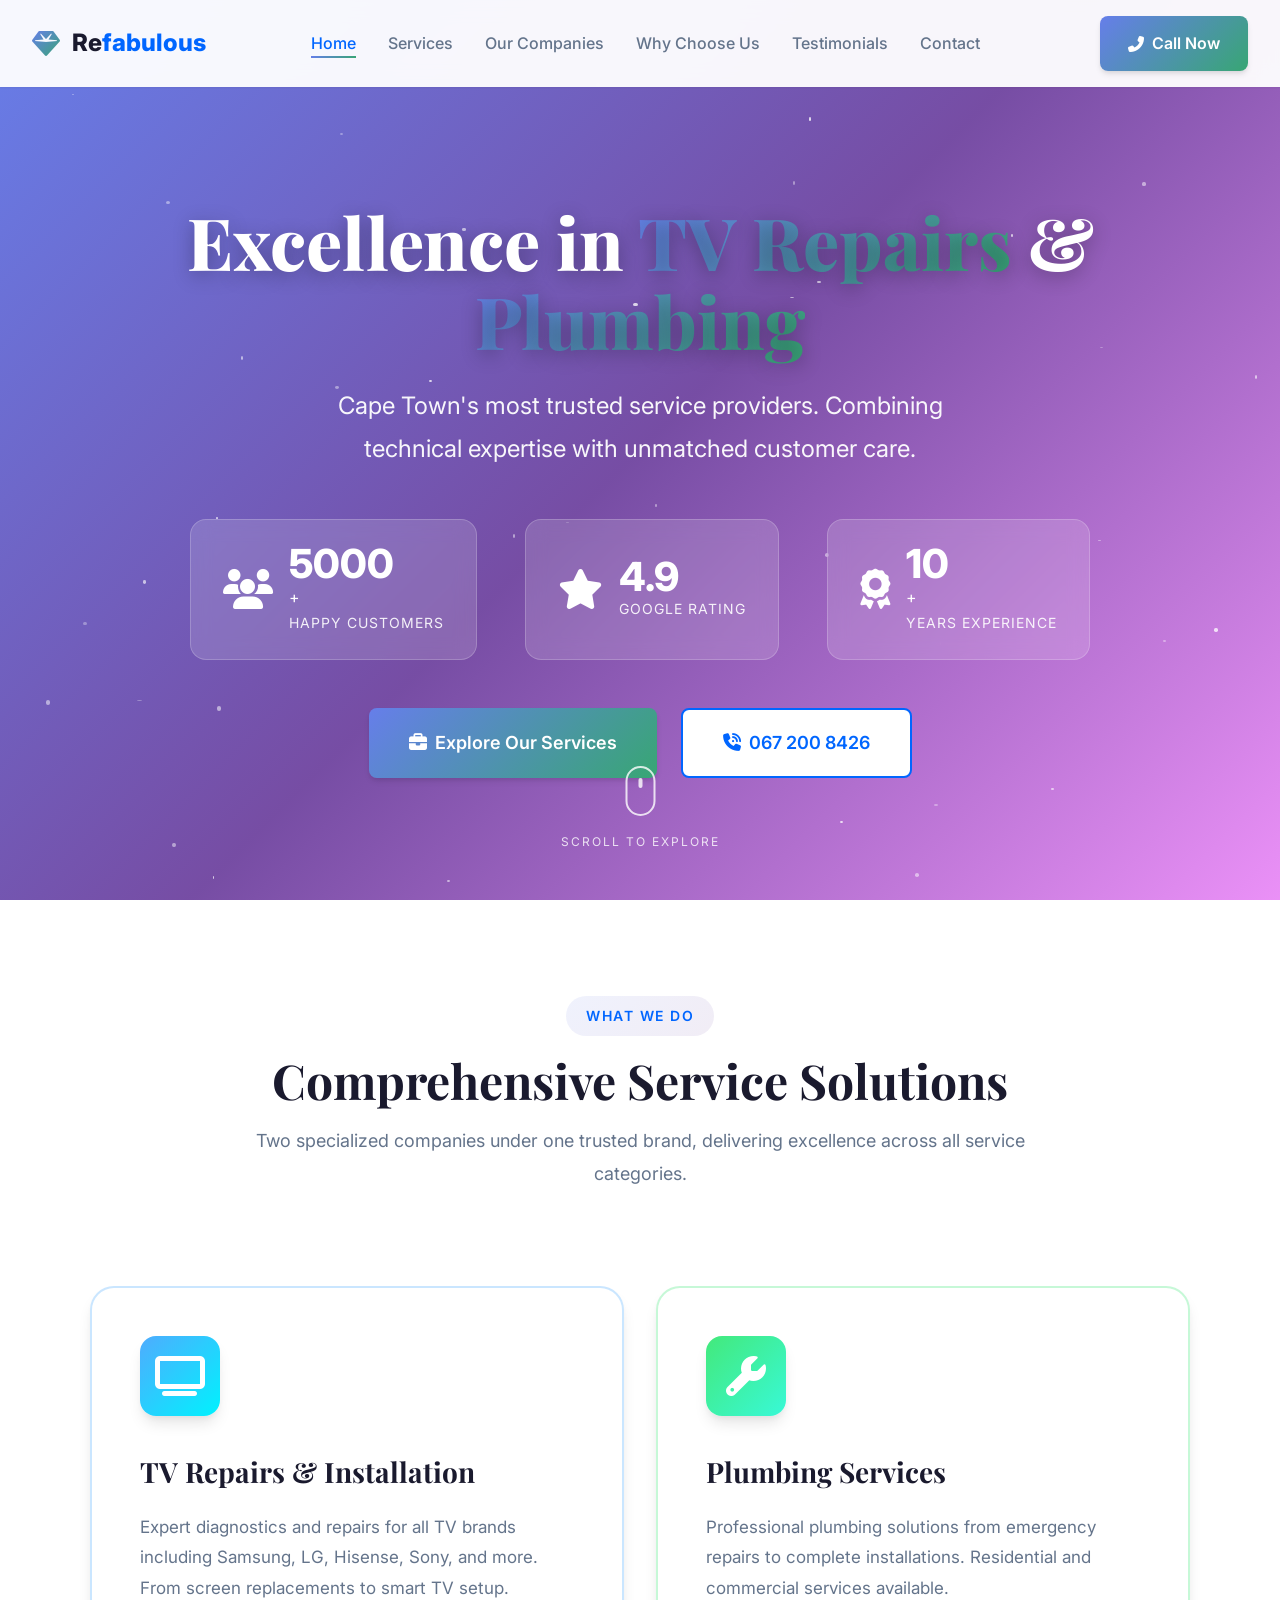
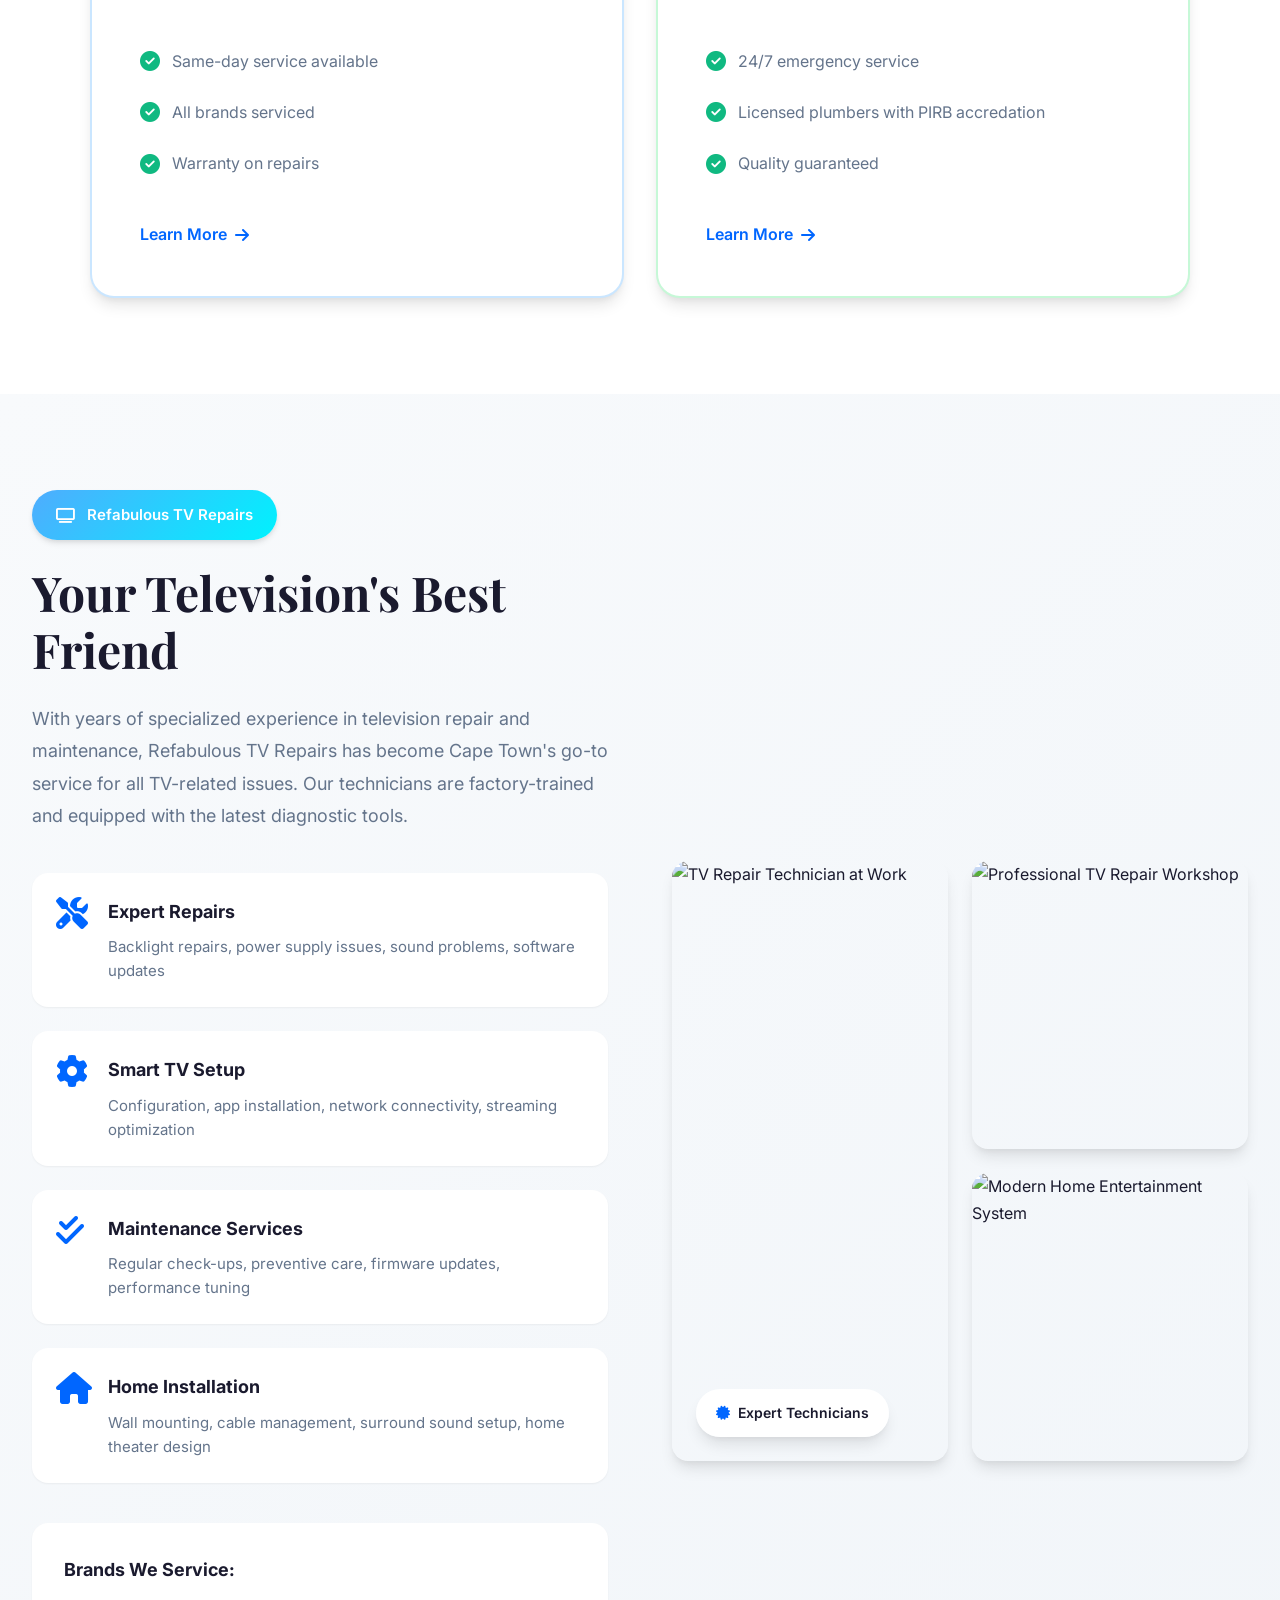
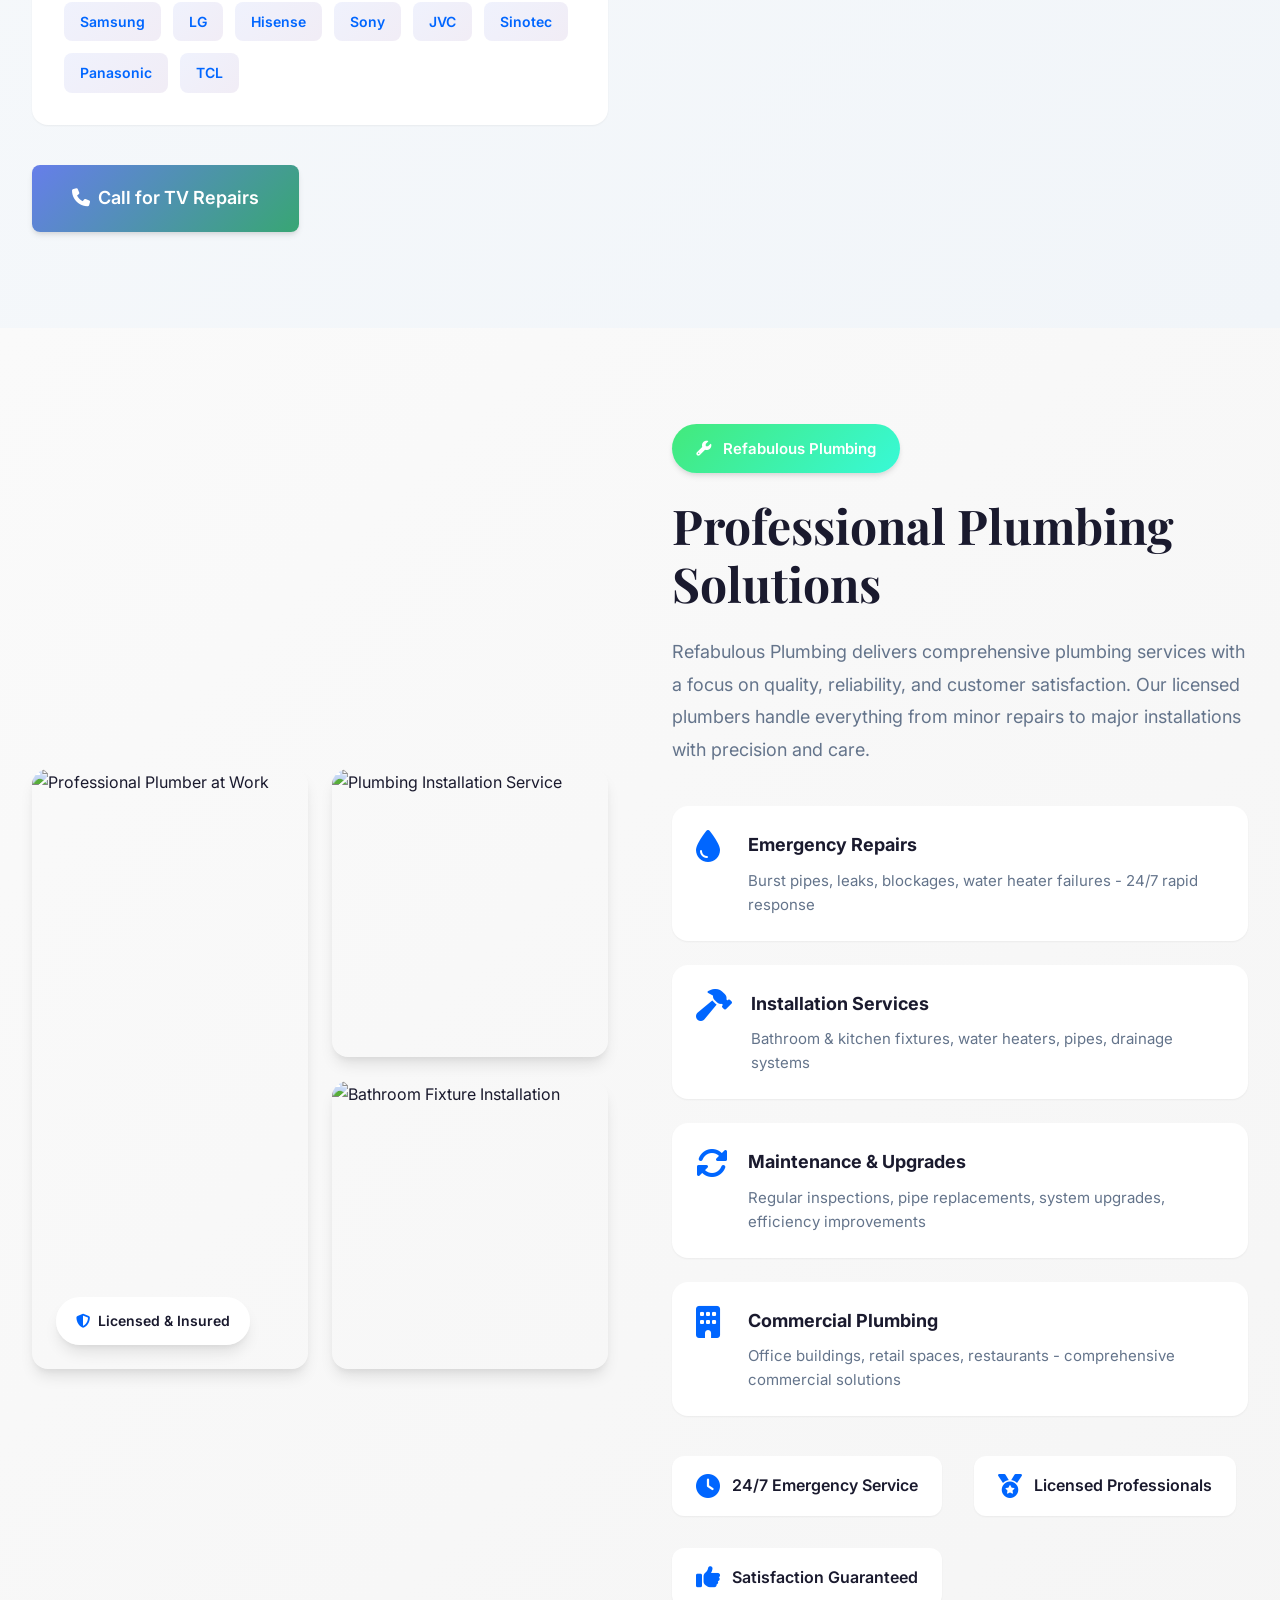
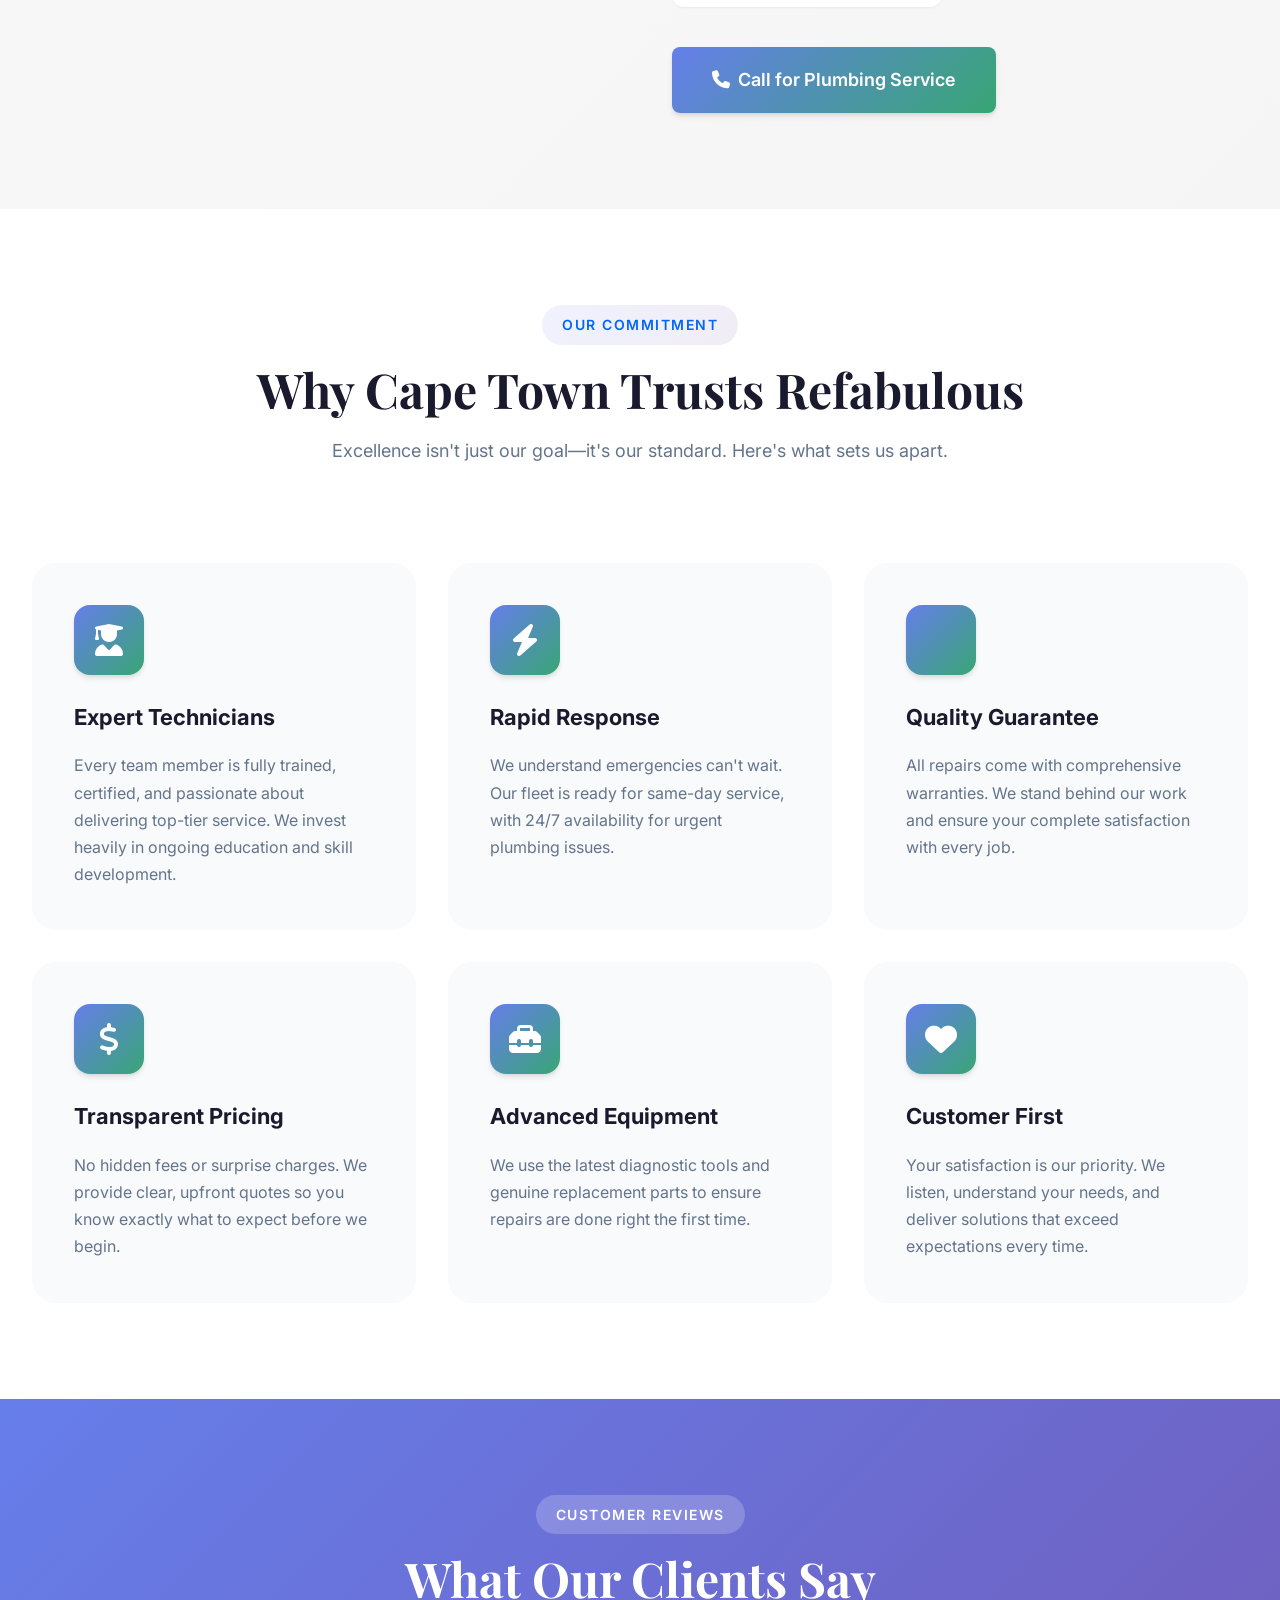
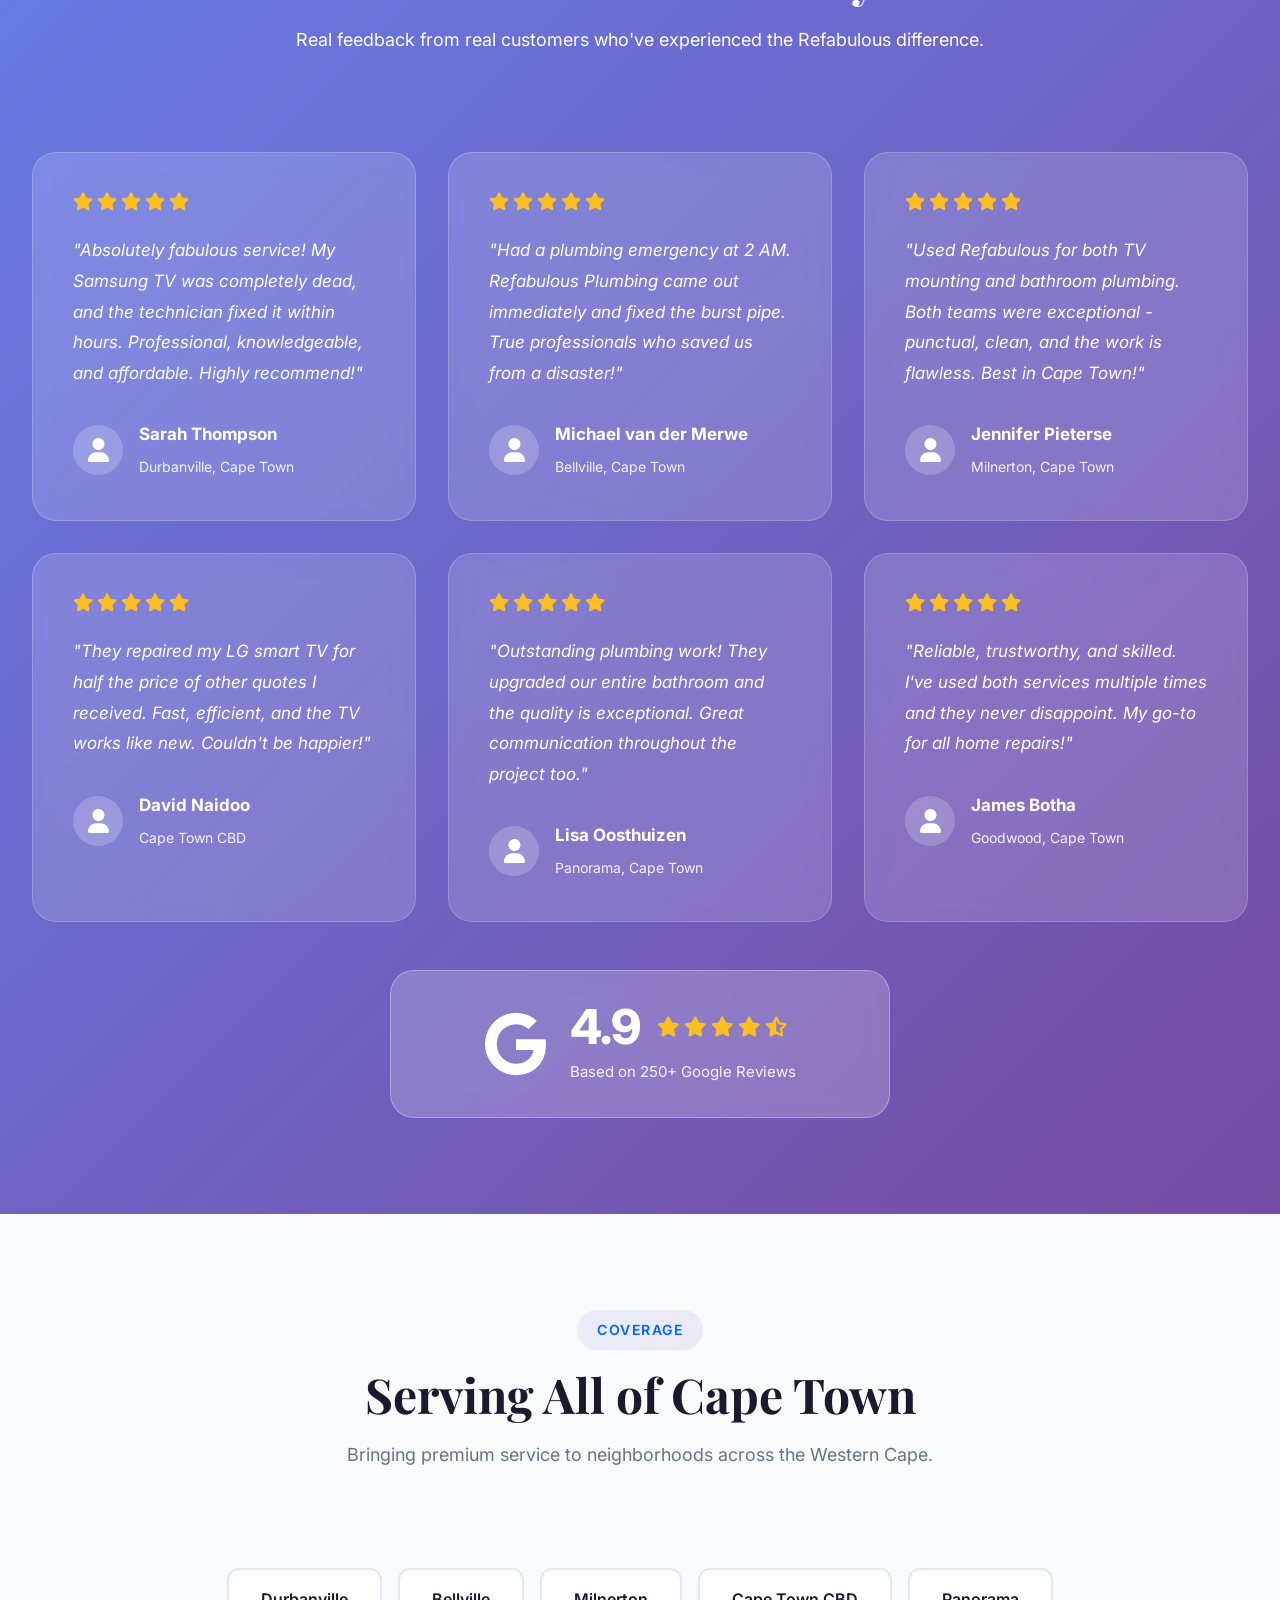
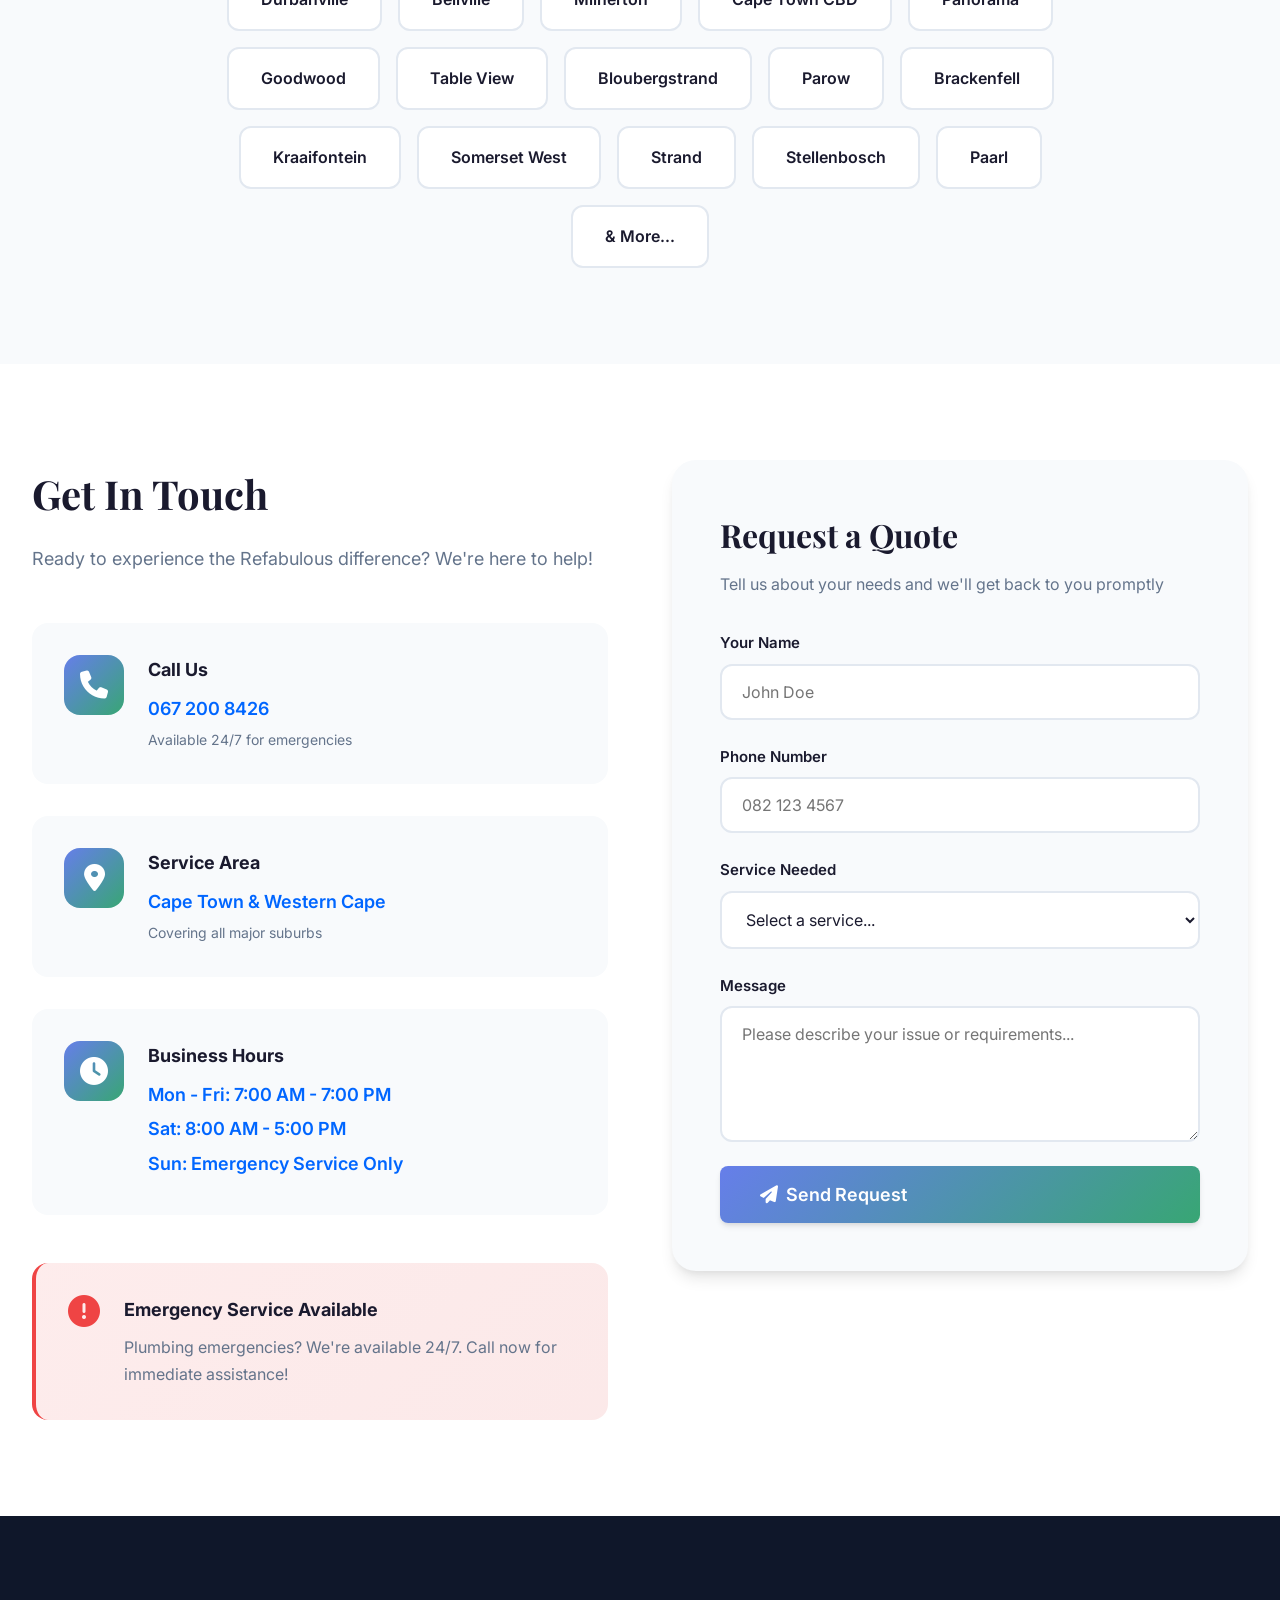
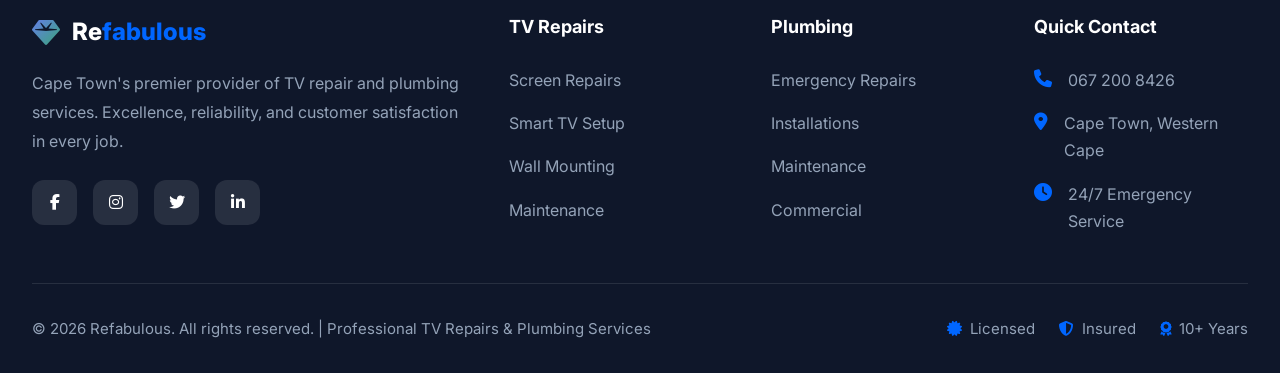
==== commit d5ecf661: "Fix script source path in index.html" ====
--- a/index.html
+++ b/index.html
@@ -710,6 +710,6 @@
         <i class="fas fa-arrow-up"></i>
     </button>
 
-    <script src="js/main.js"></script>
+    <script src="main.js"></script>
 </body>
 </html>
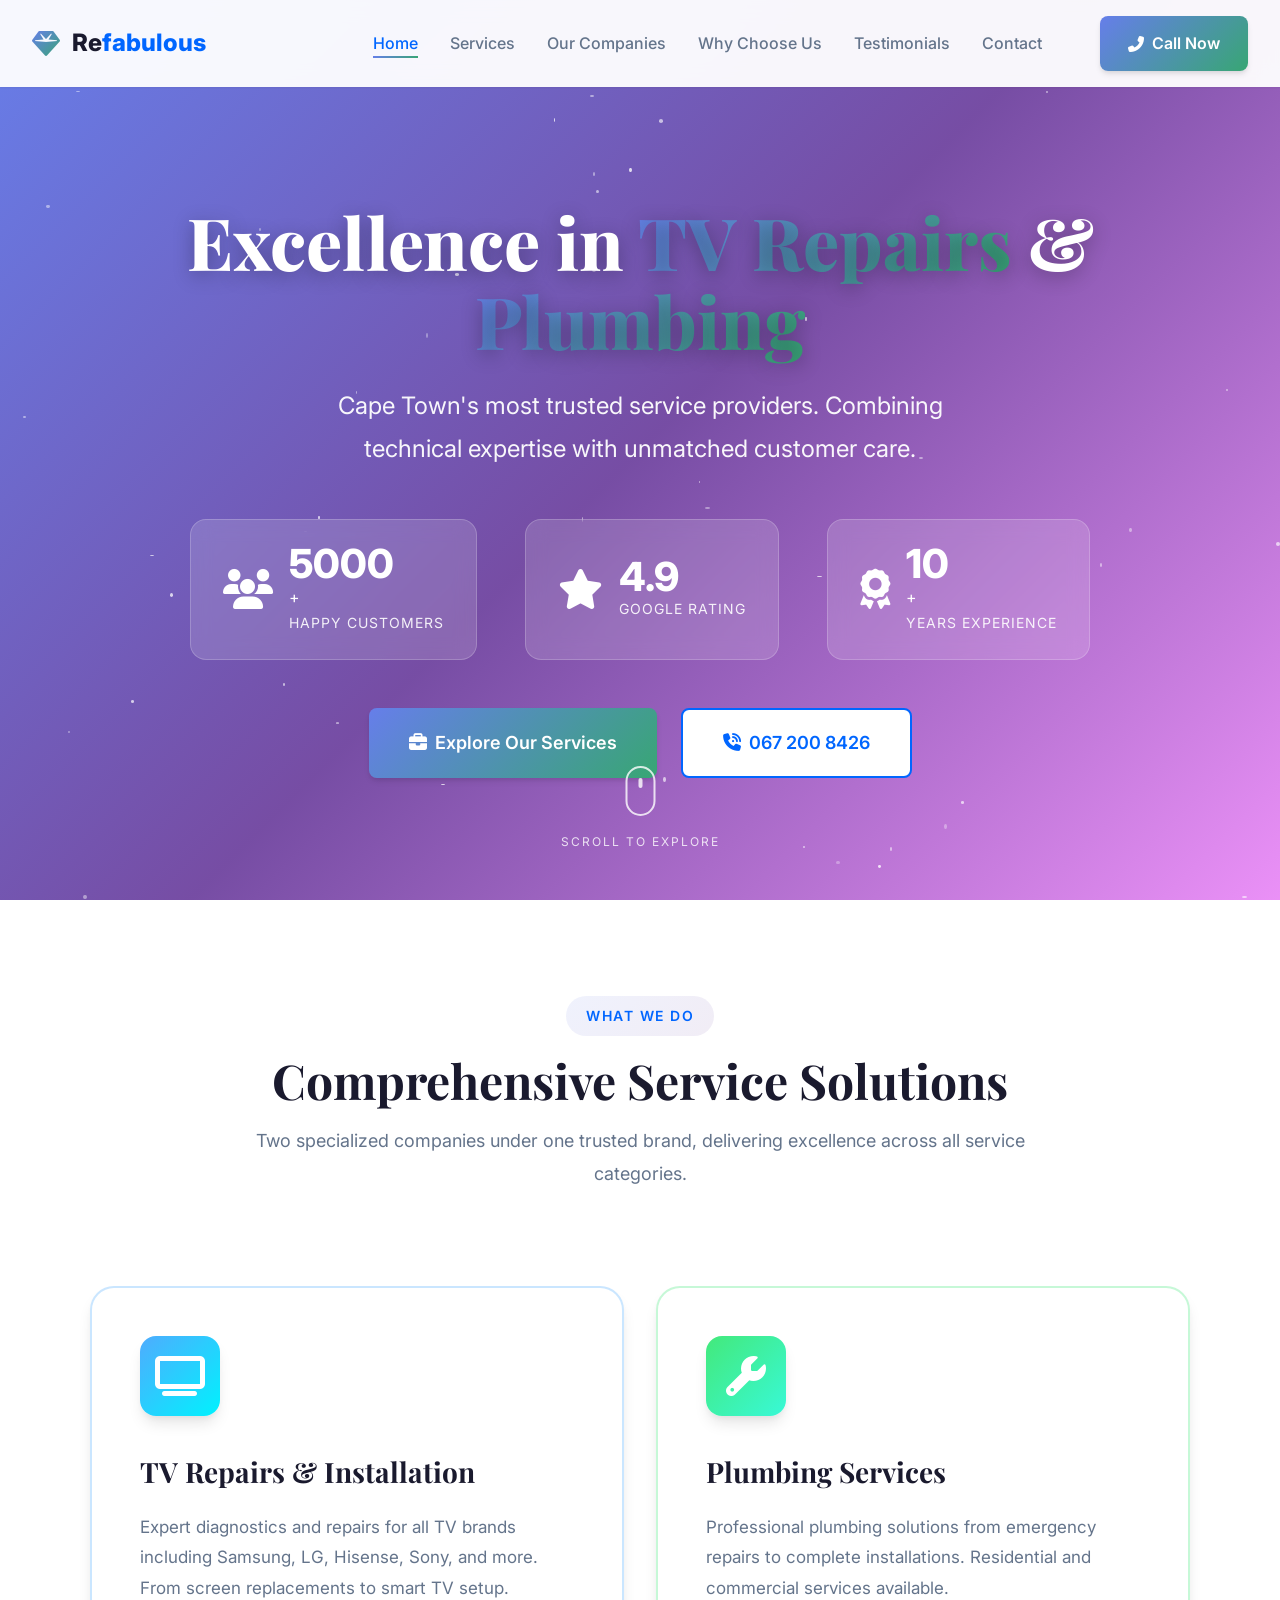
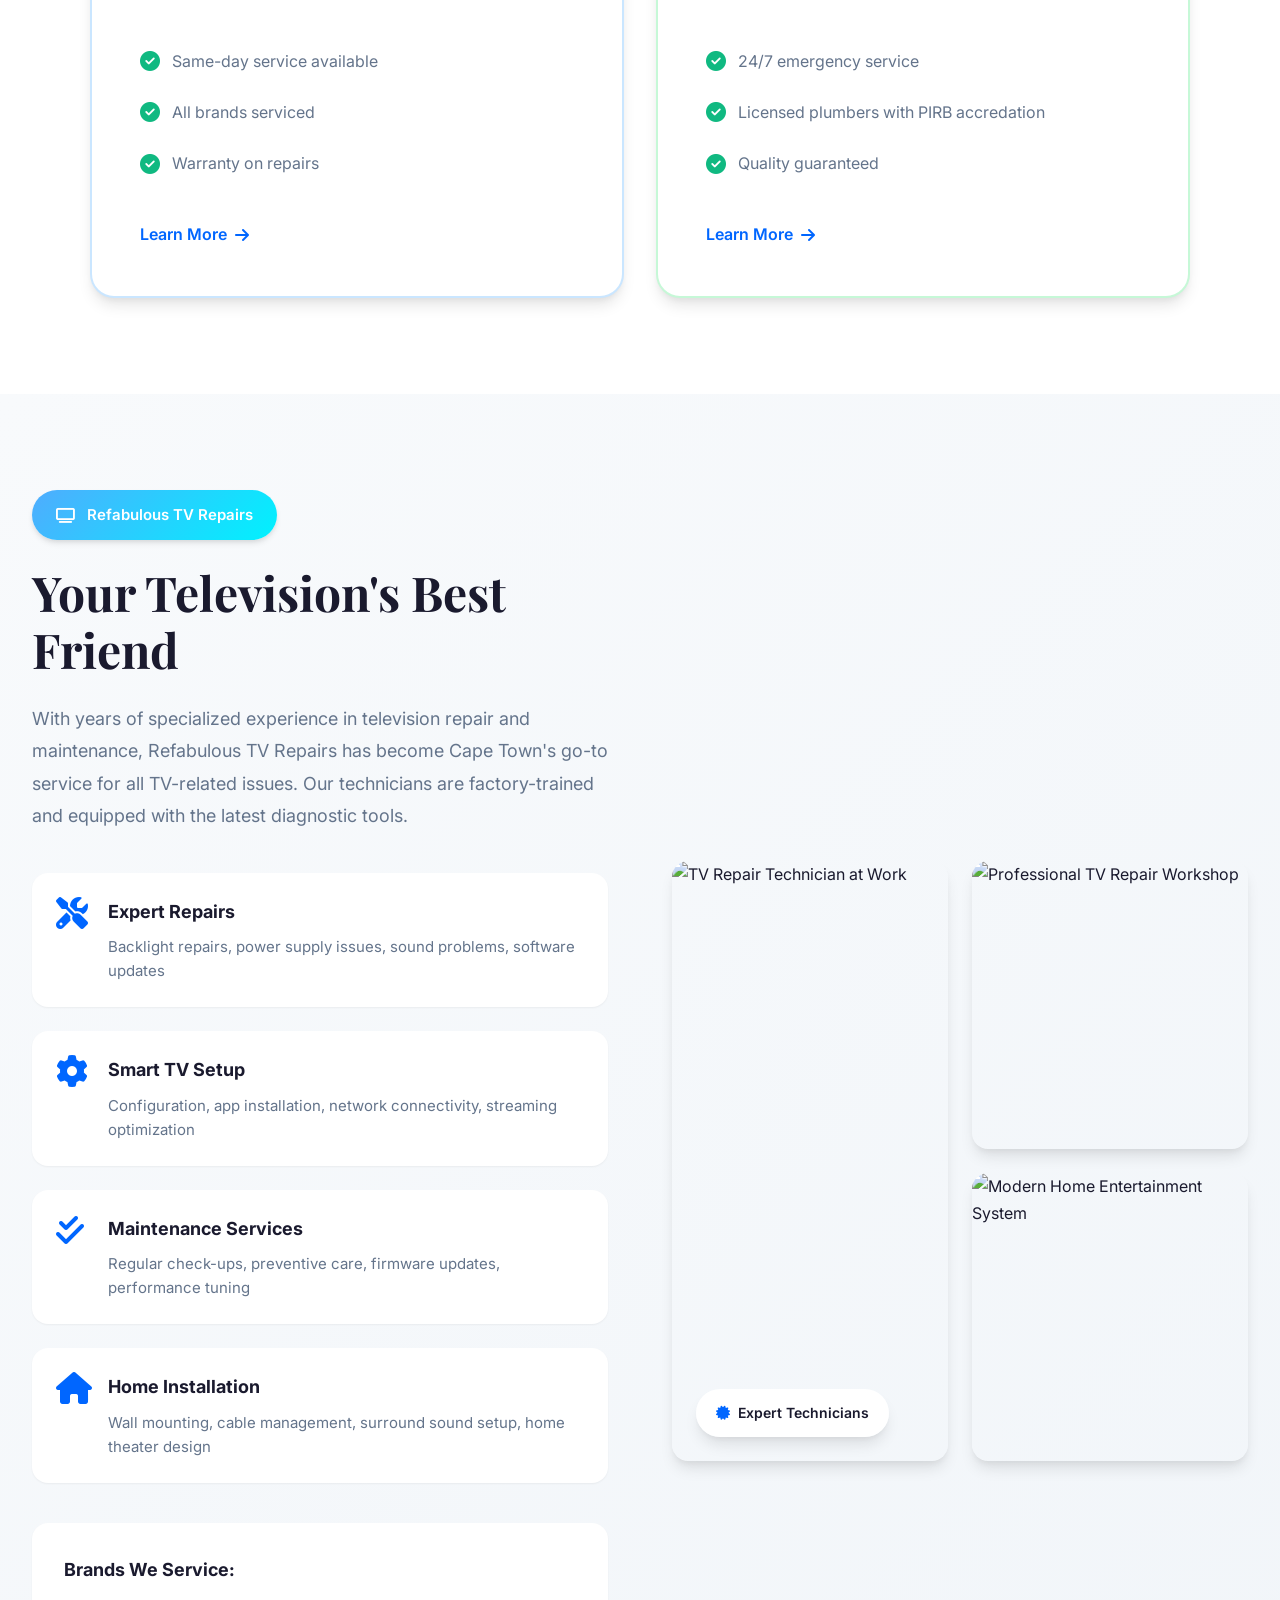
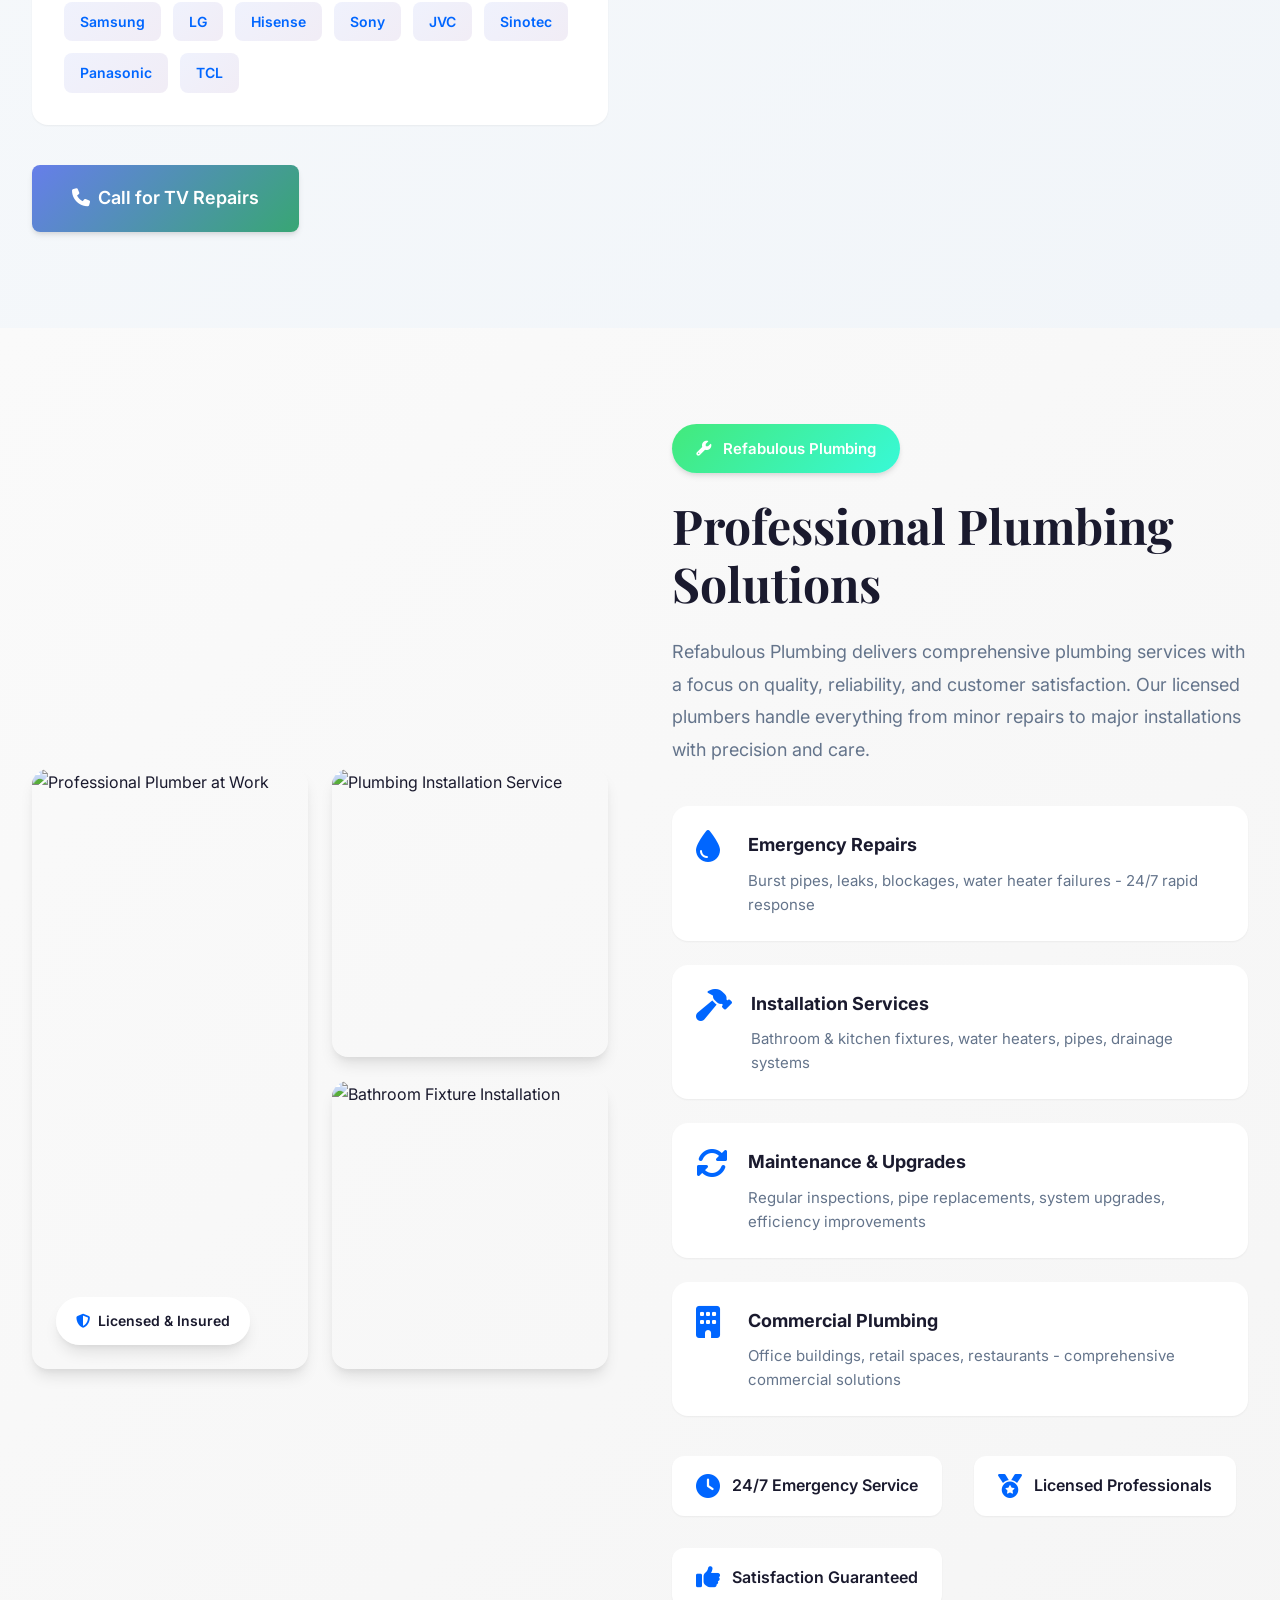
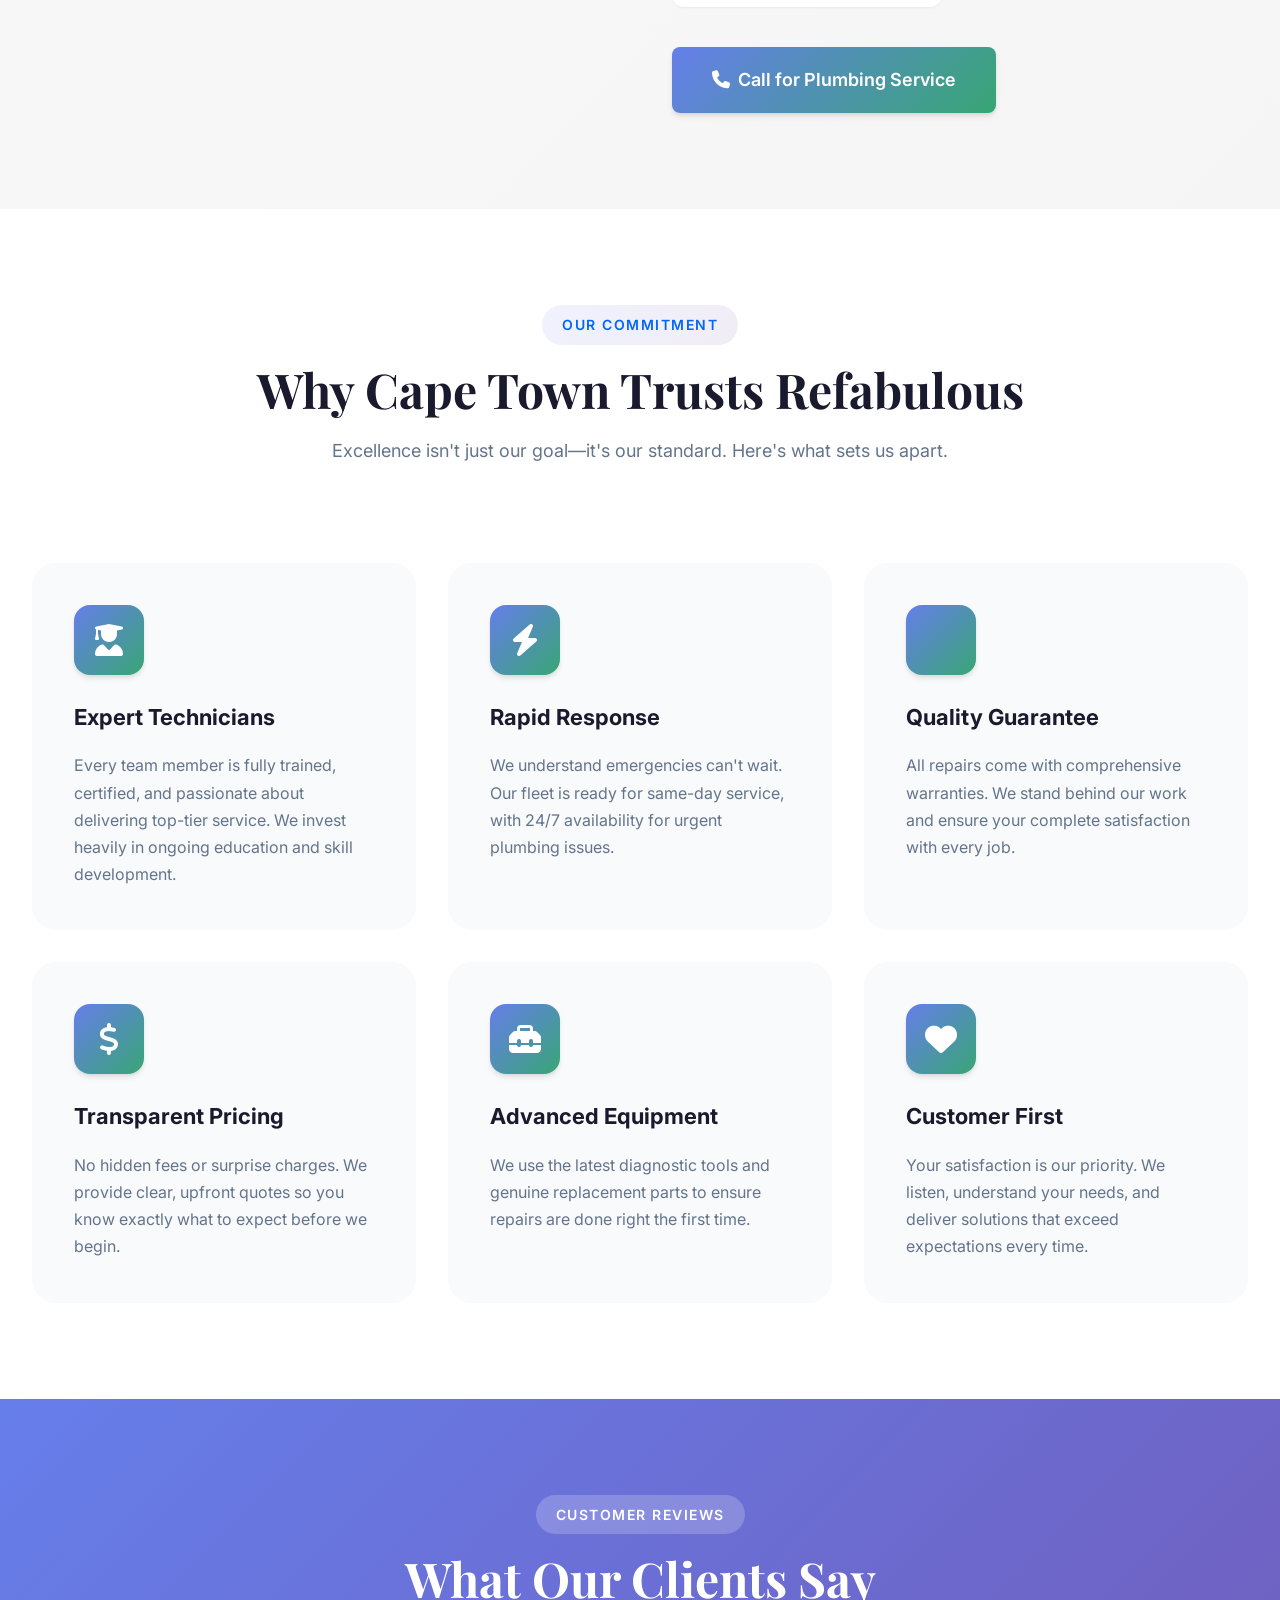
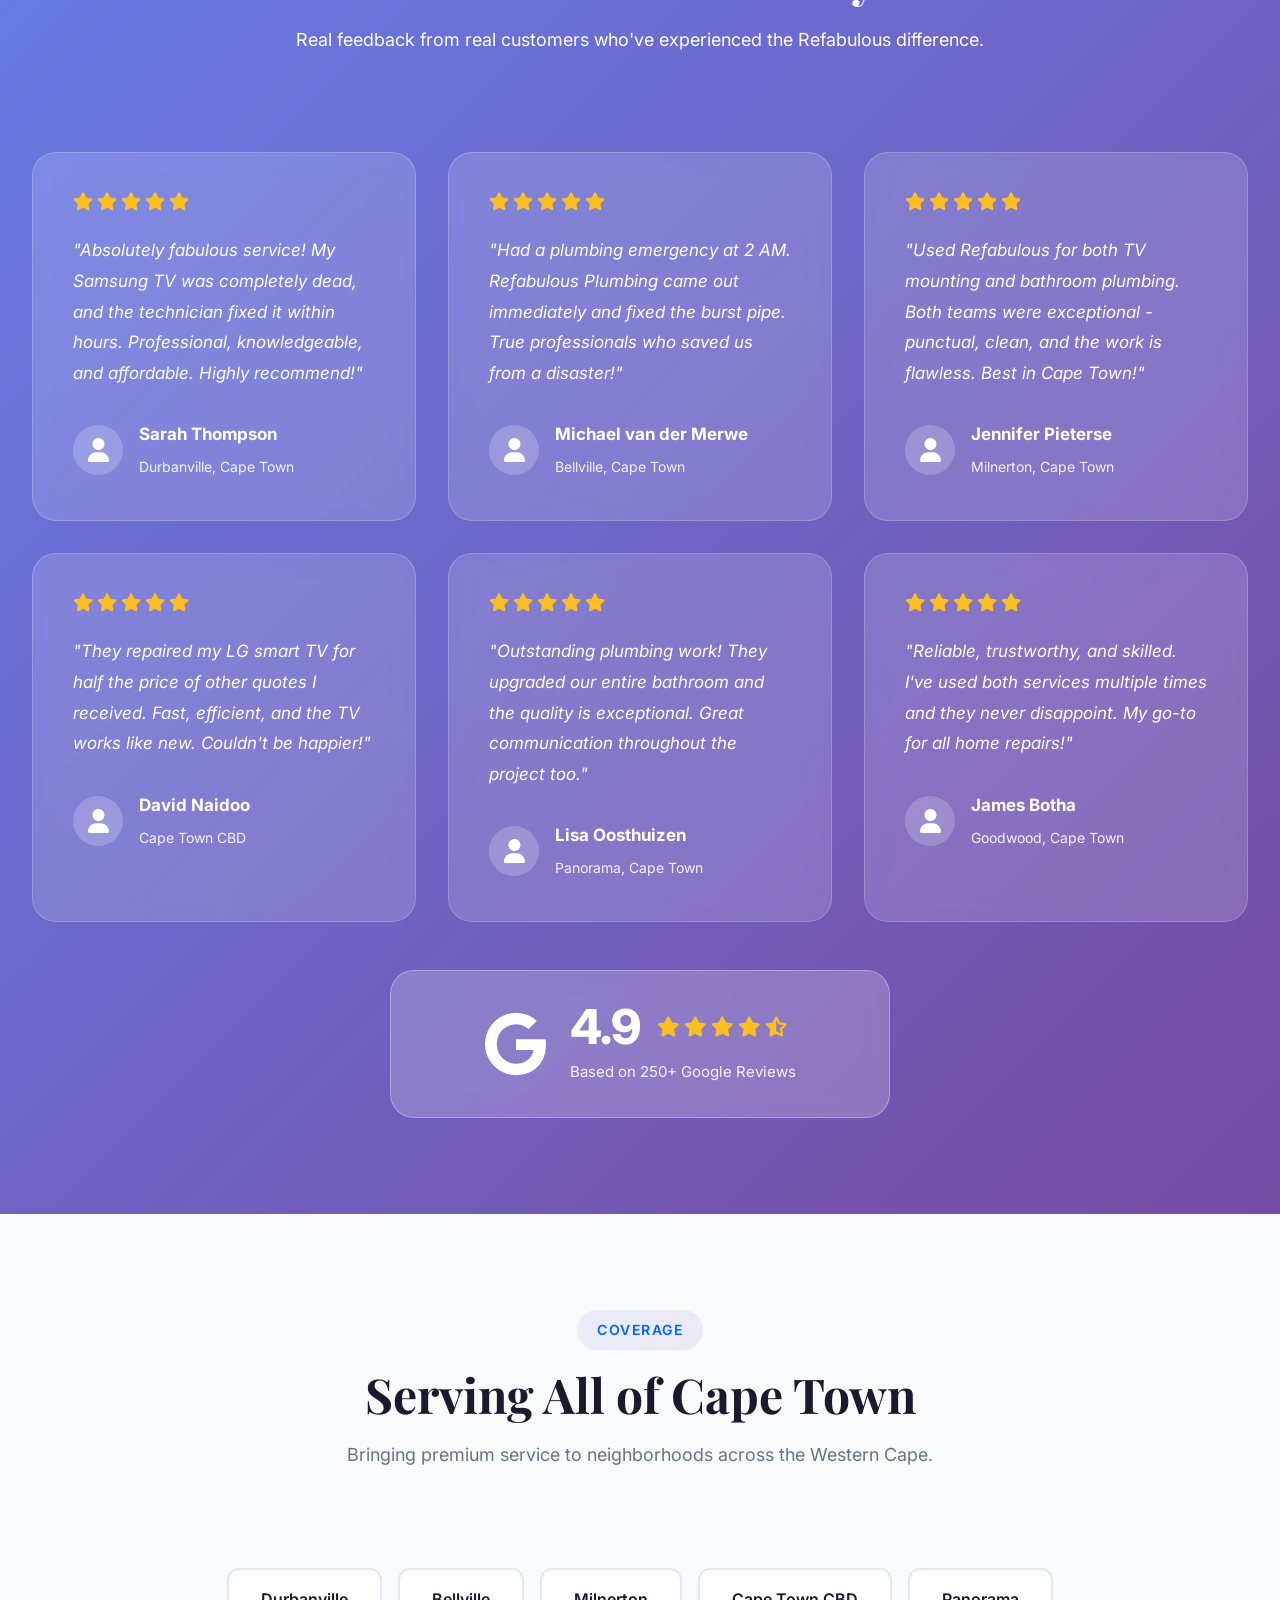
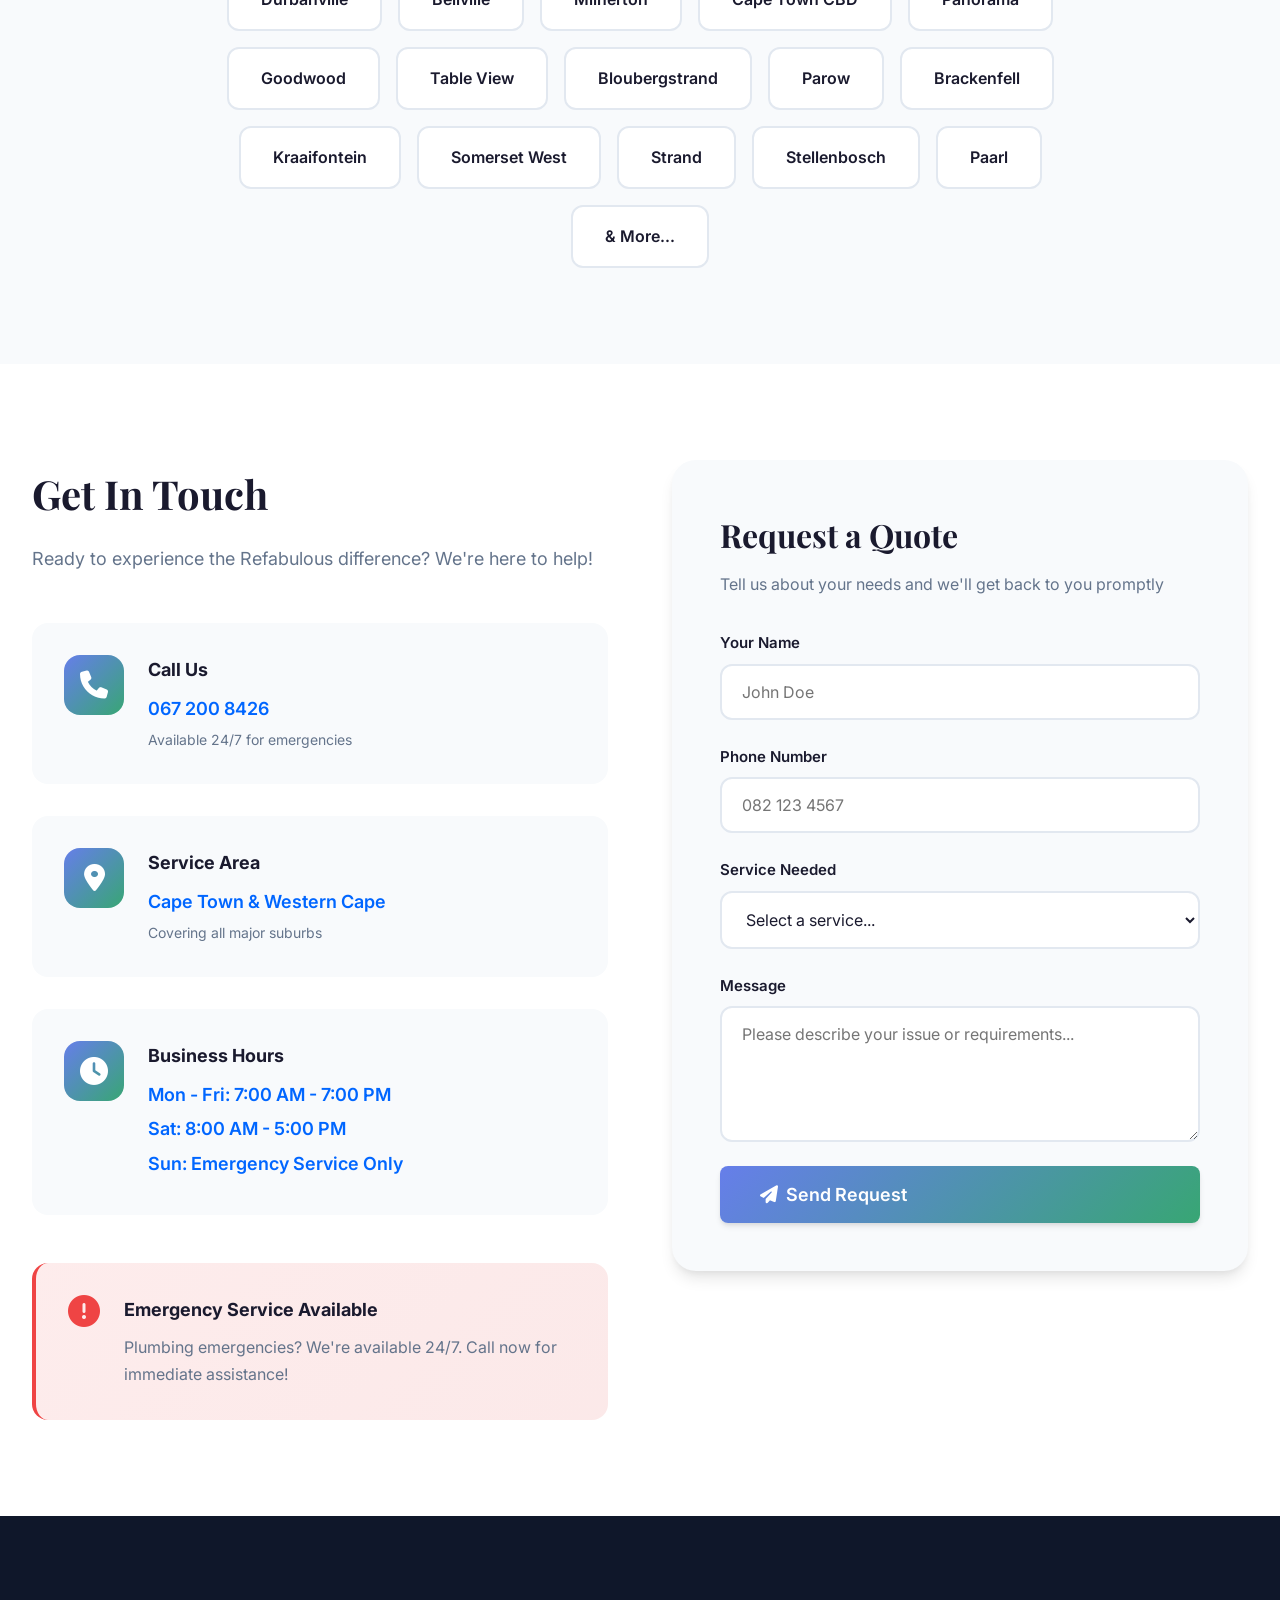
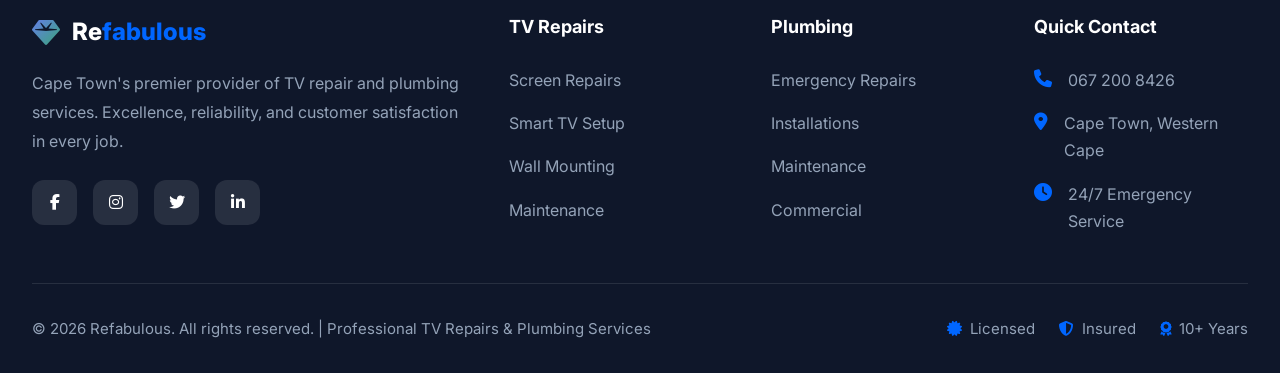
==== commit 98cb2f59: "Update index.html" ====
--- a/index.html
+++ b/index.html
@@ -21,7 +21,7 @@
                     <i class="fas fa-gem"></i>
                     <span>Re<span class="highlight">fabulous</span></span>
                 </div>
-                <button class="mobile-toggle" id="mobileToggle">
+               
                     <span></span>
                     <span></span>
                     <span></span>
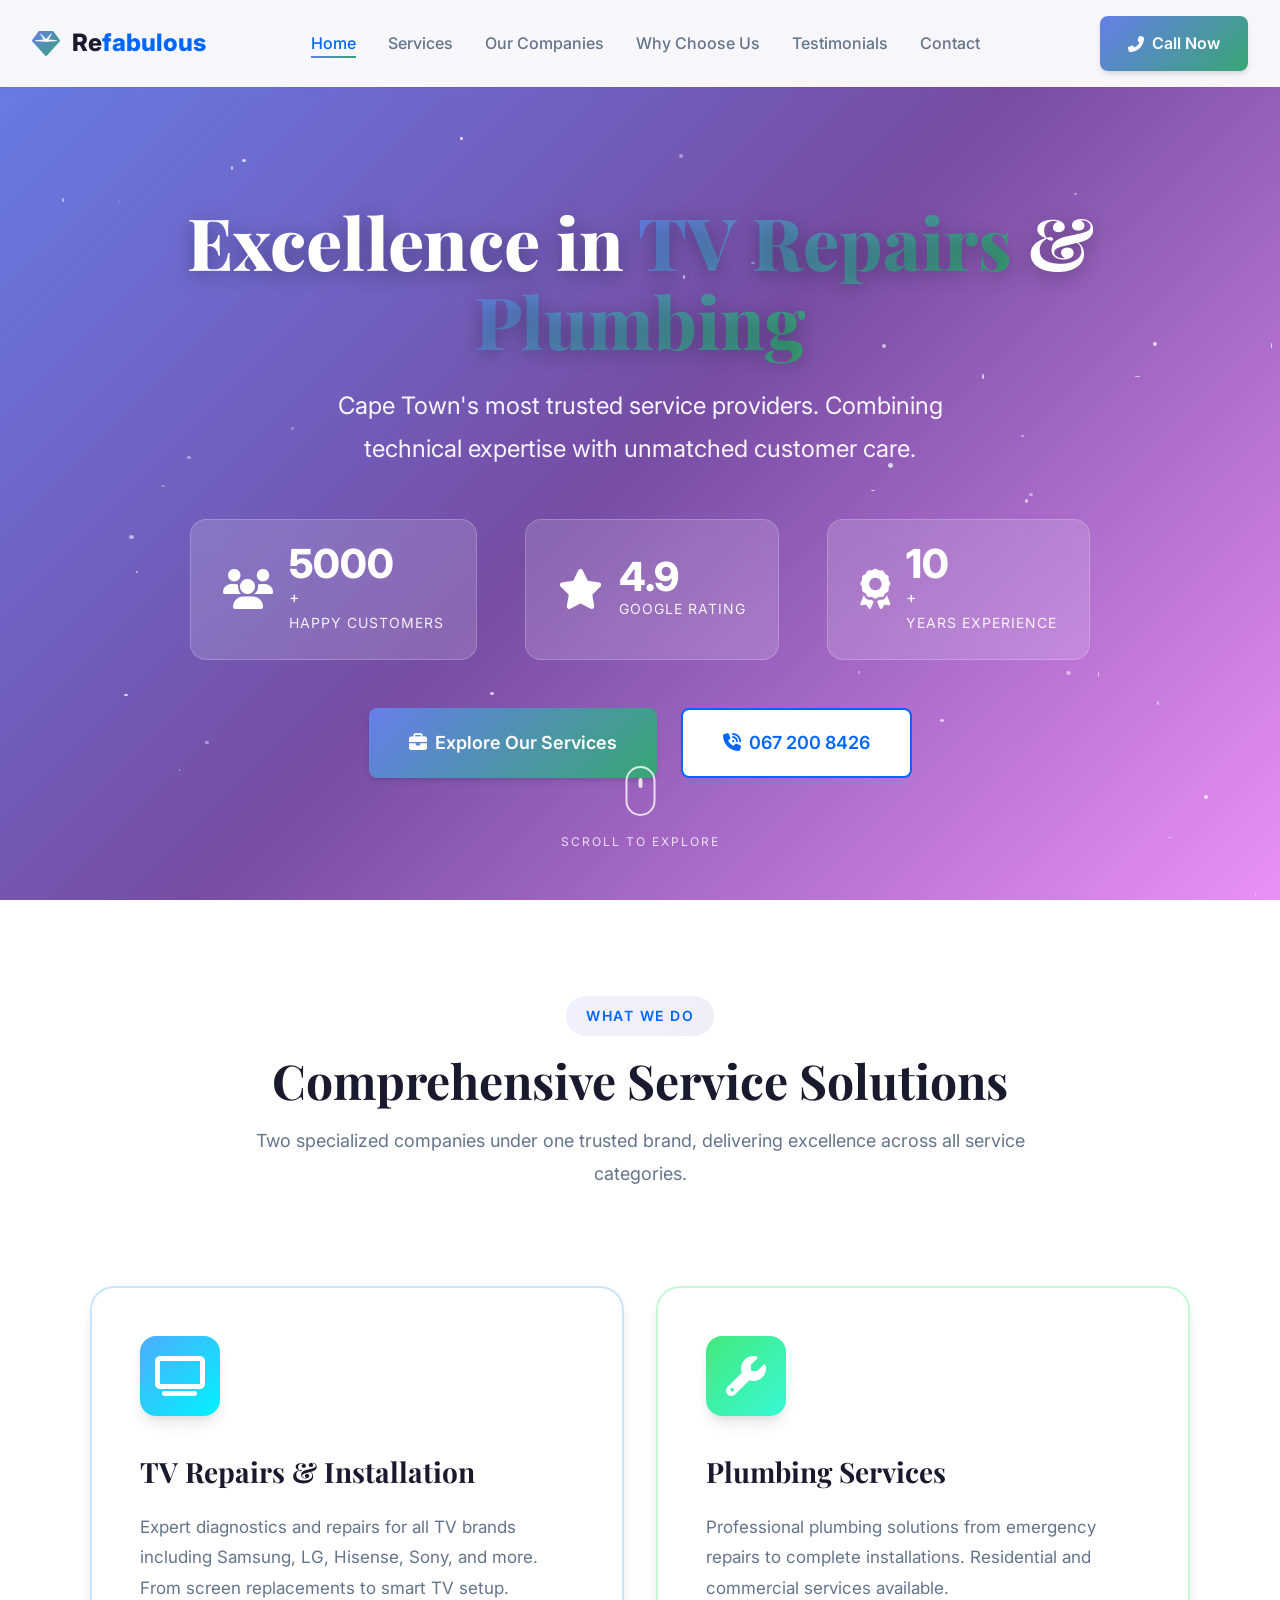
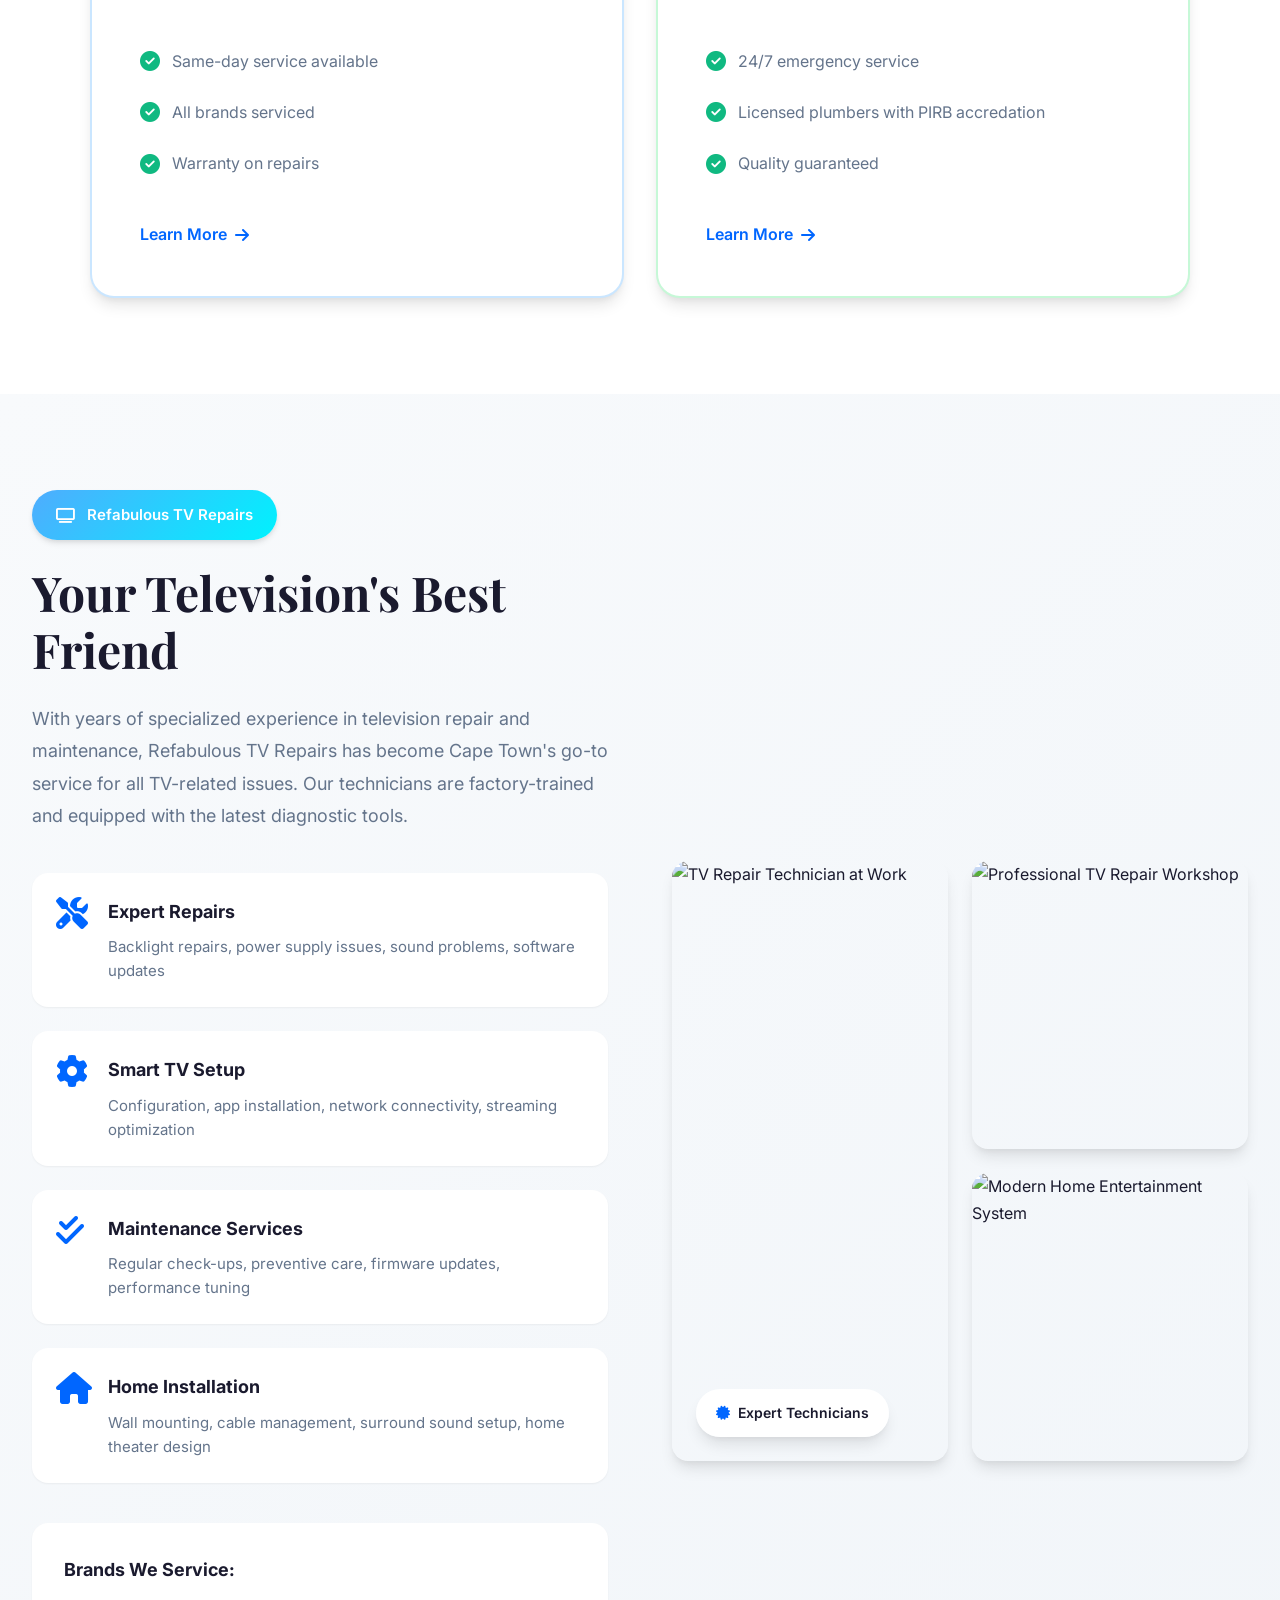
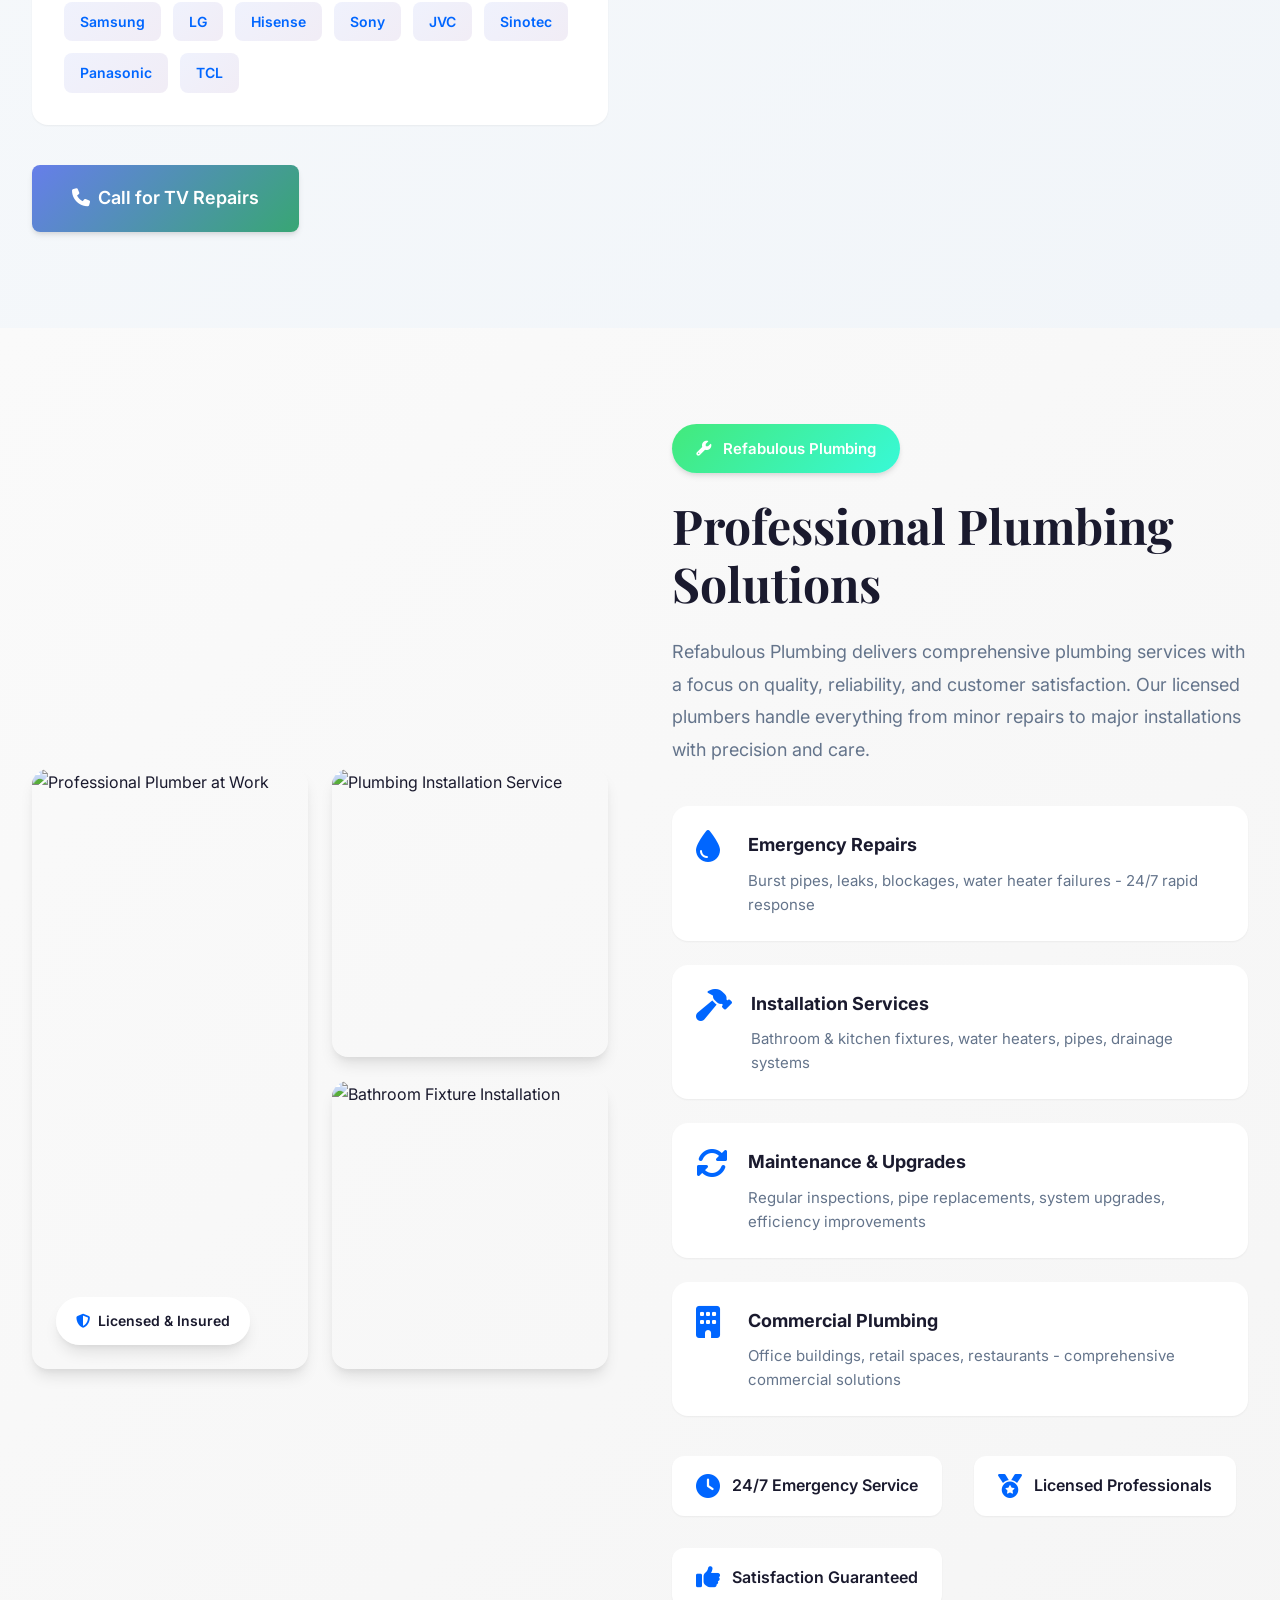
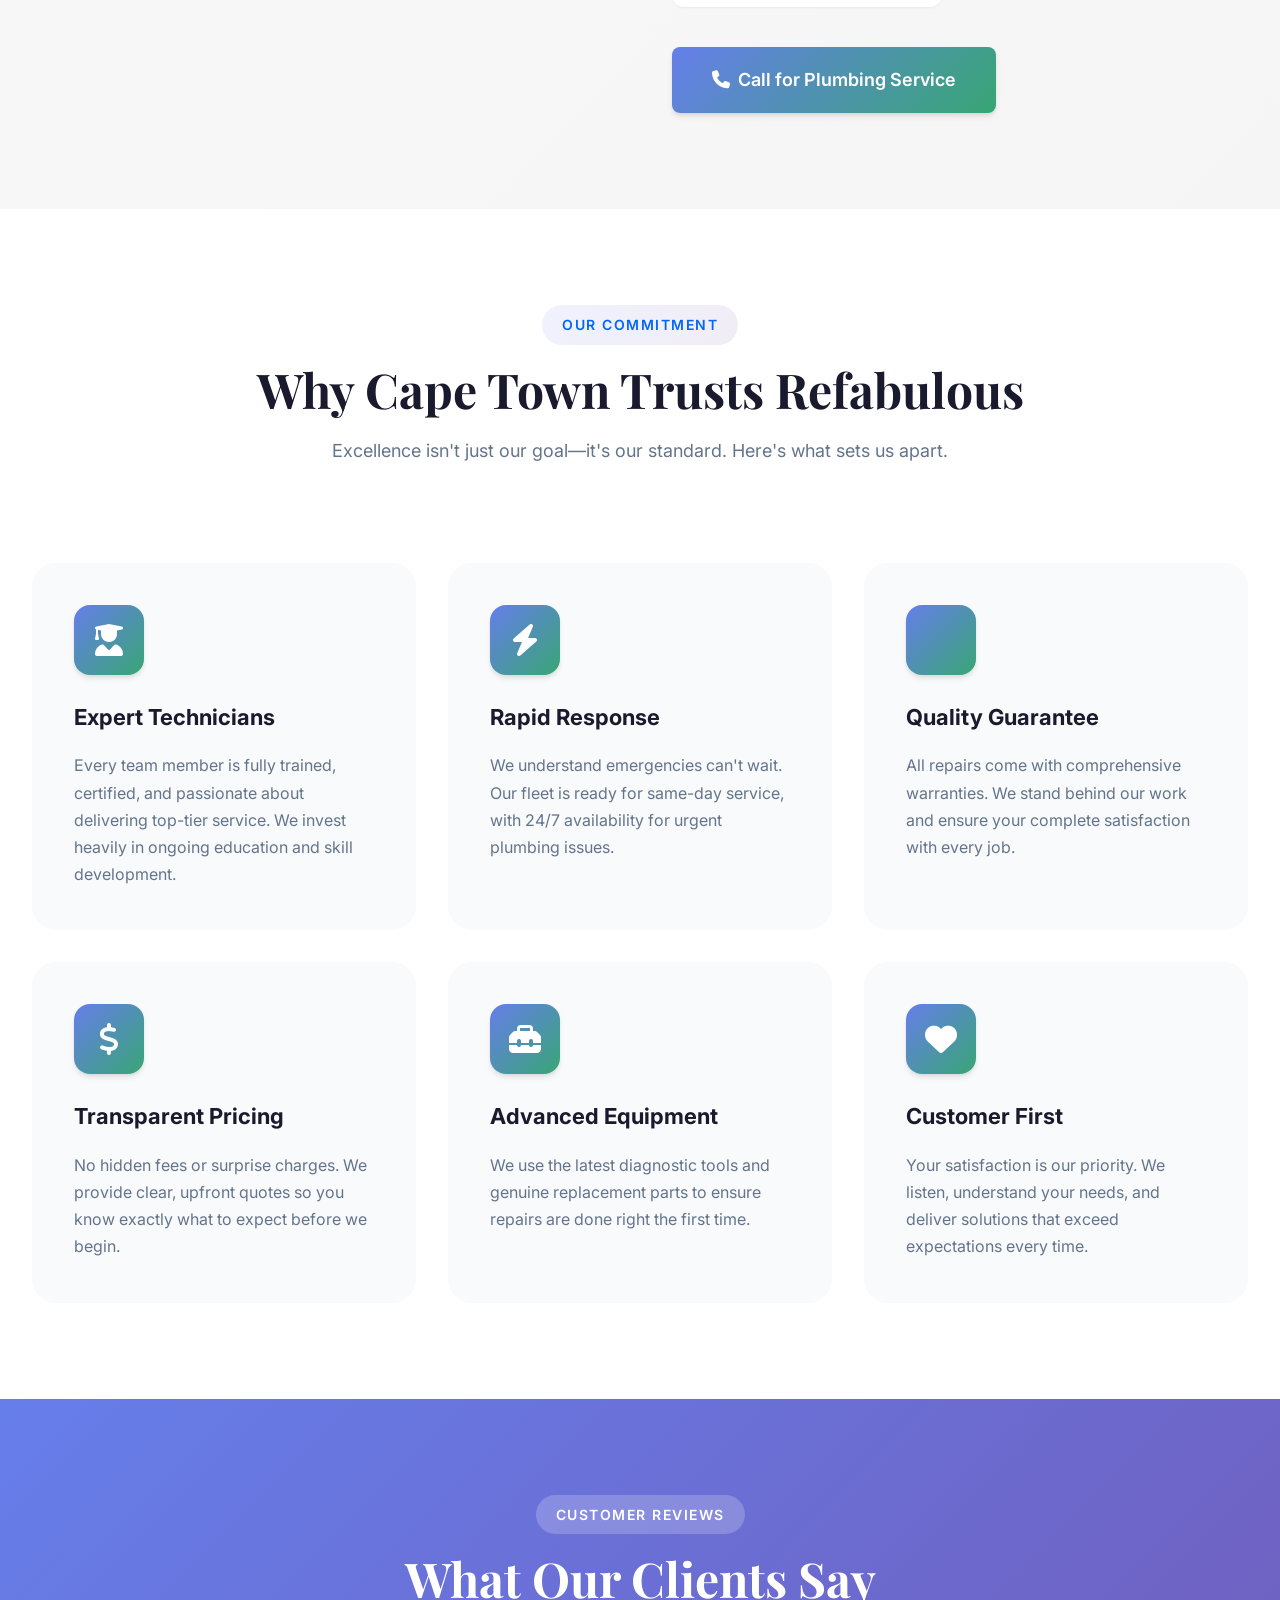
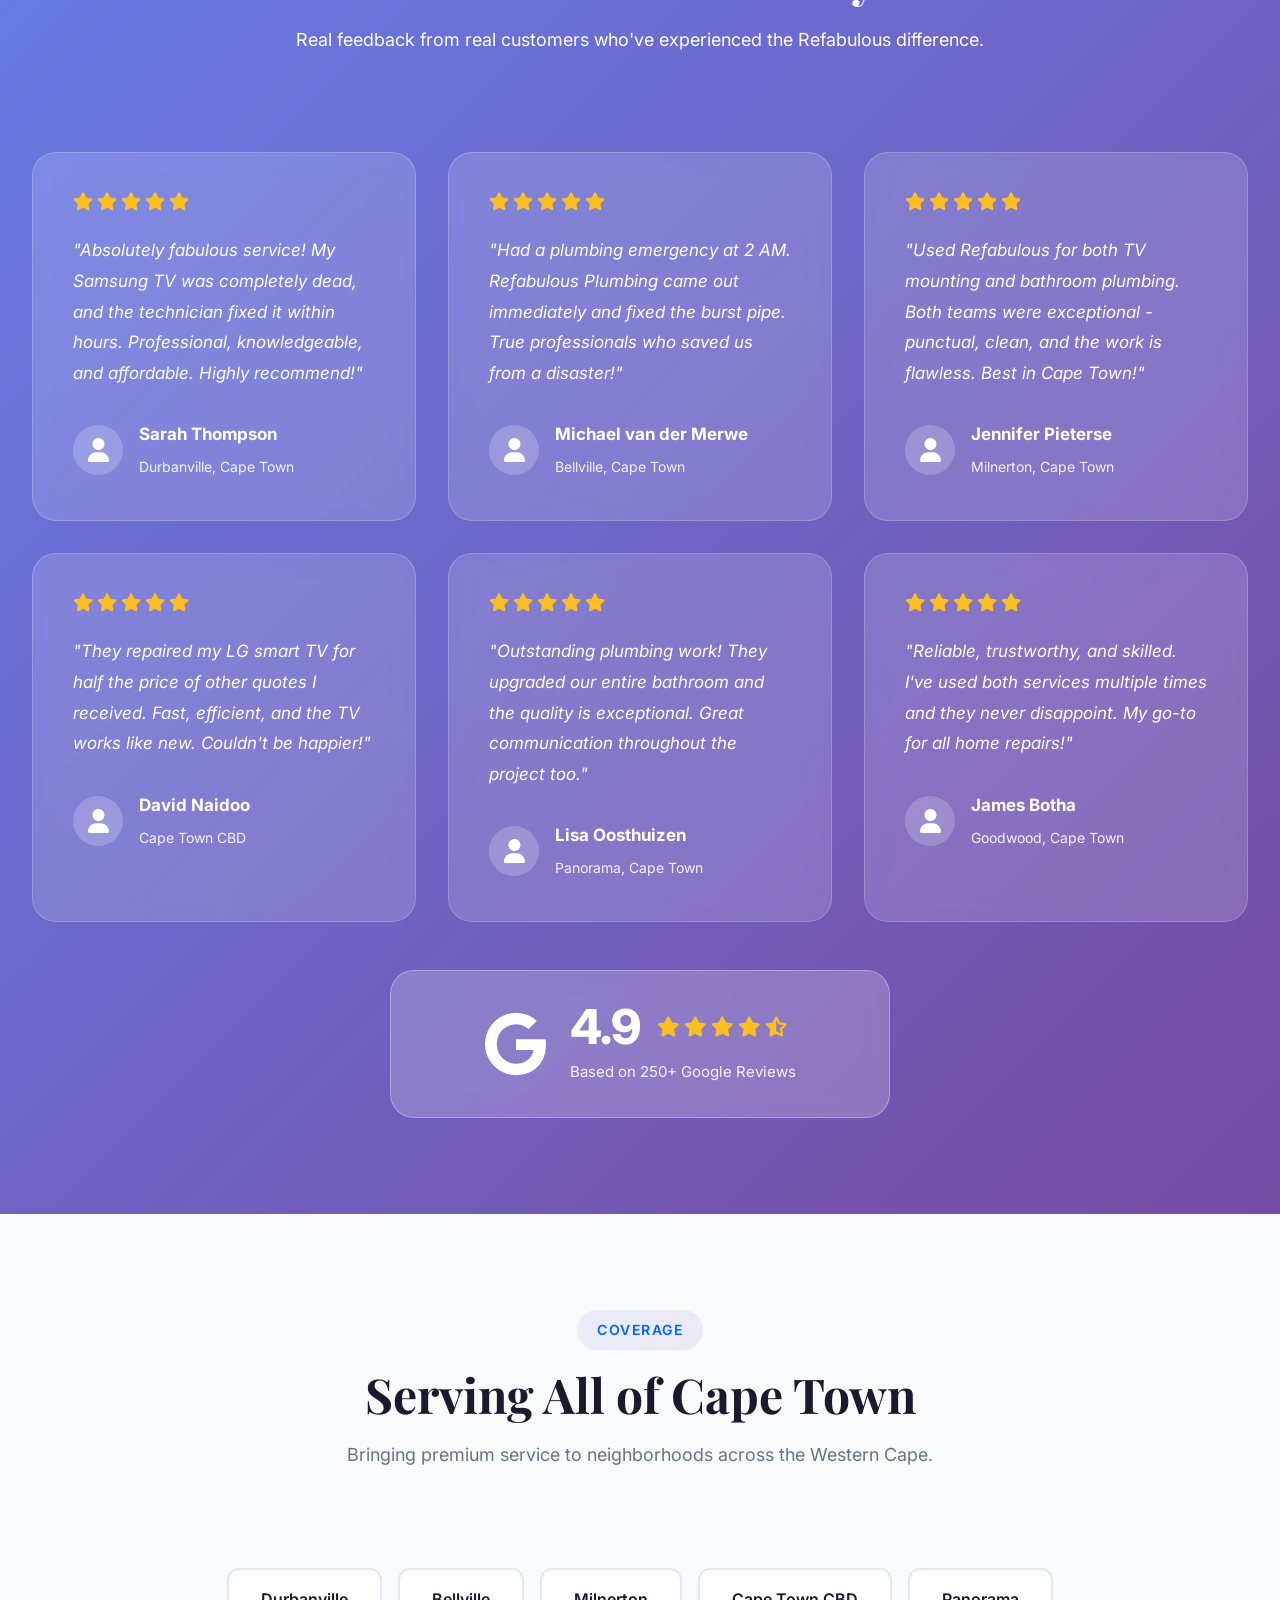
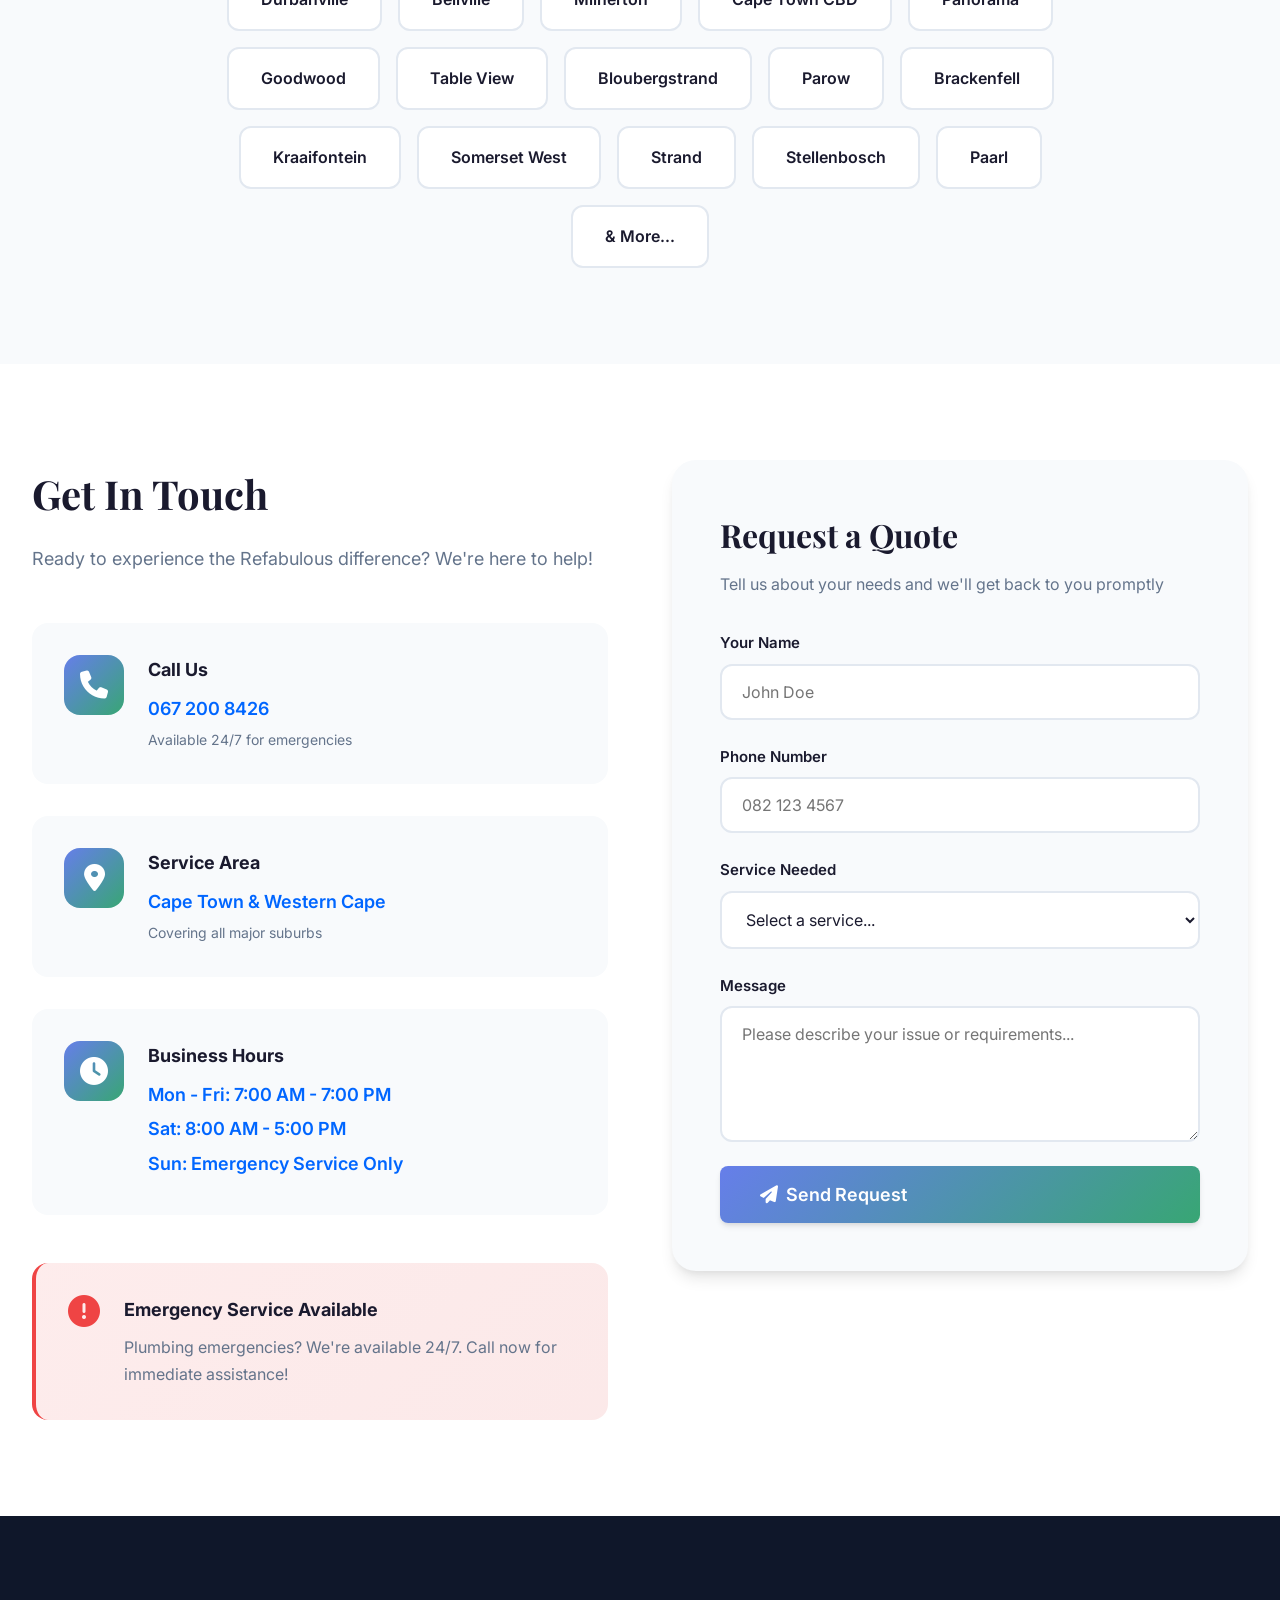
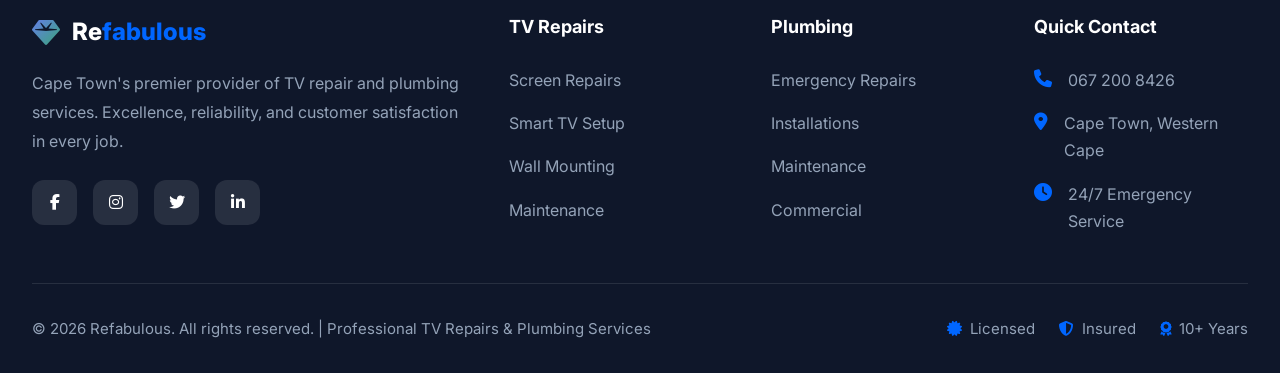
==== commit b53571fc: "Fix HTML structure for navigation and mobile toggle" ====
--- a/index.html
+++ b/index.html
@@ -20,7 +20,8 @@
                 <div class="logo">
                     <i class="fas fa-gem"></i>
                     <span>Re<span class="highlight">fabulous</span></span>
-                </div>
+                </div> 
+                     <button class="mobile-toggle" id="mobileToggle">
                
                     <span></span>
                     <span></span>
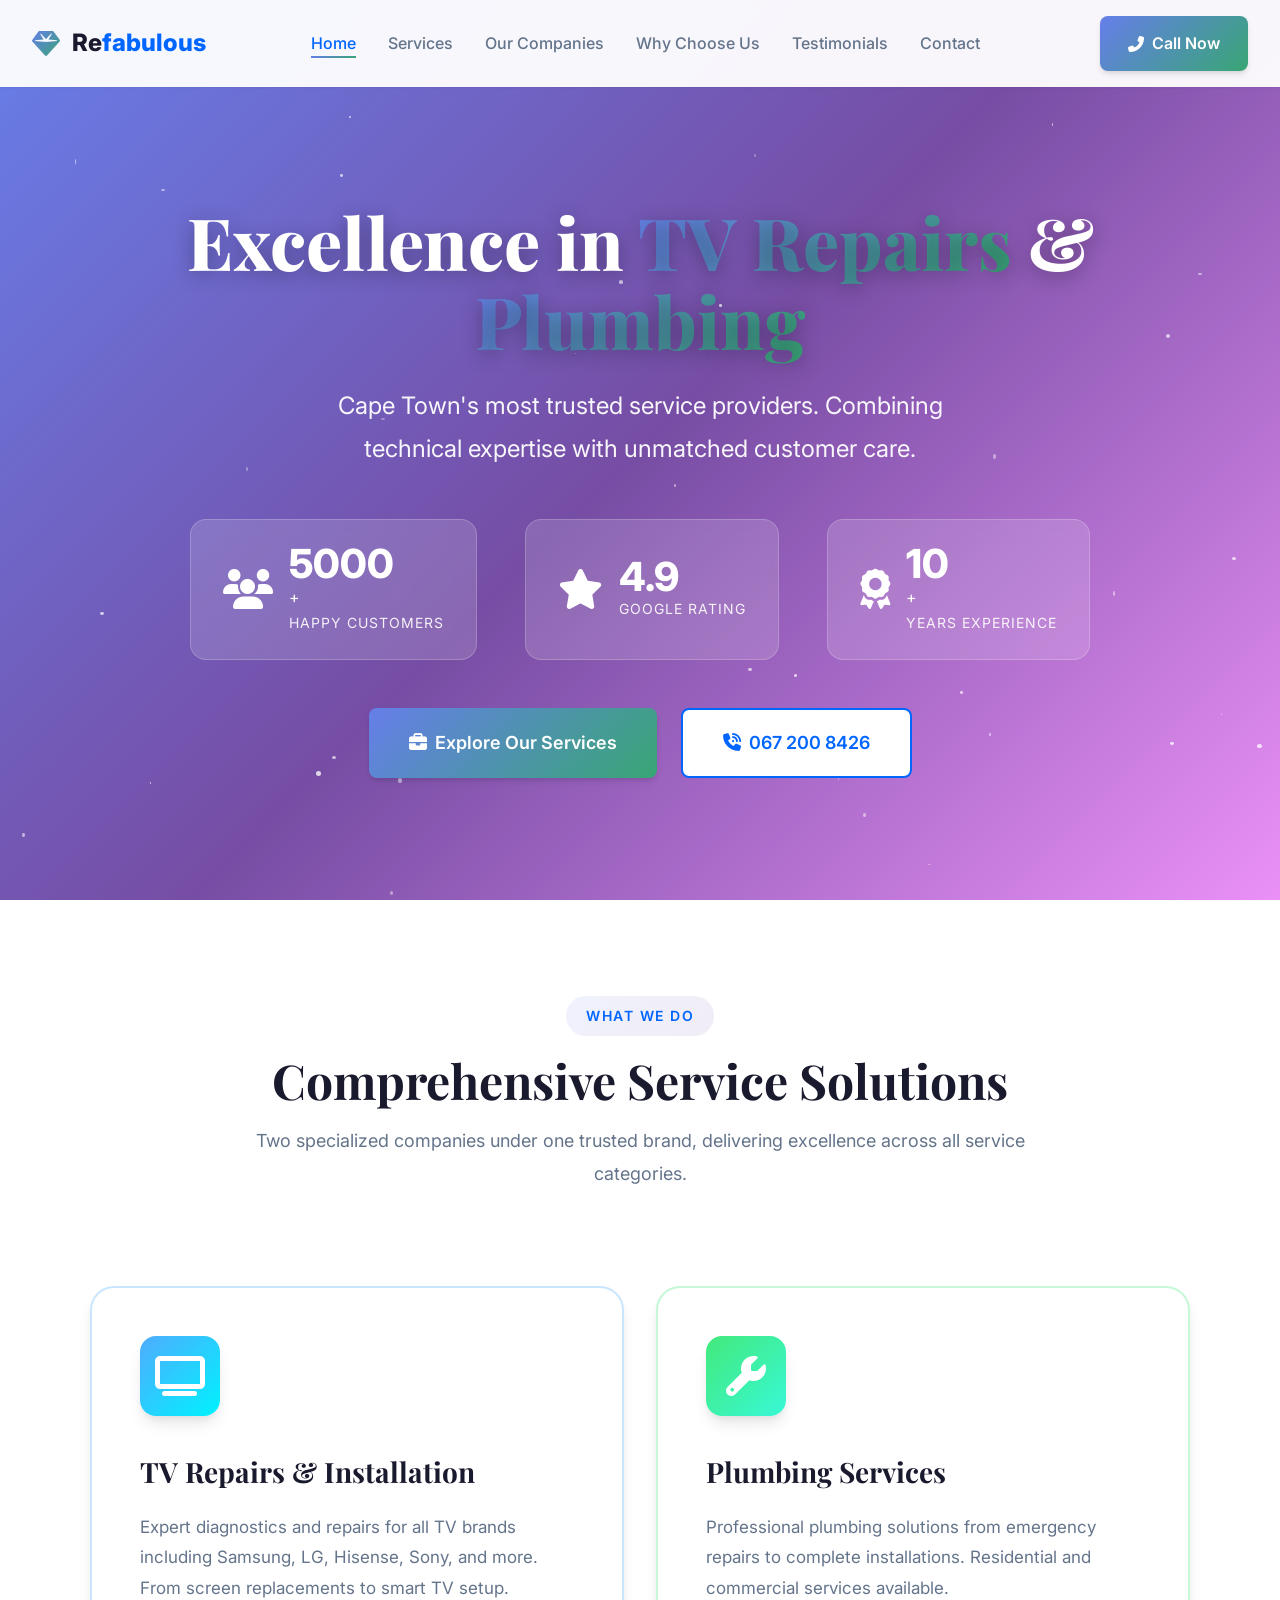
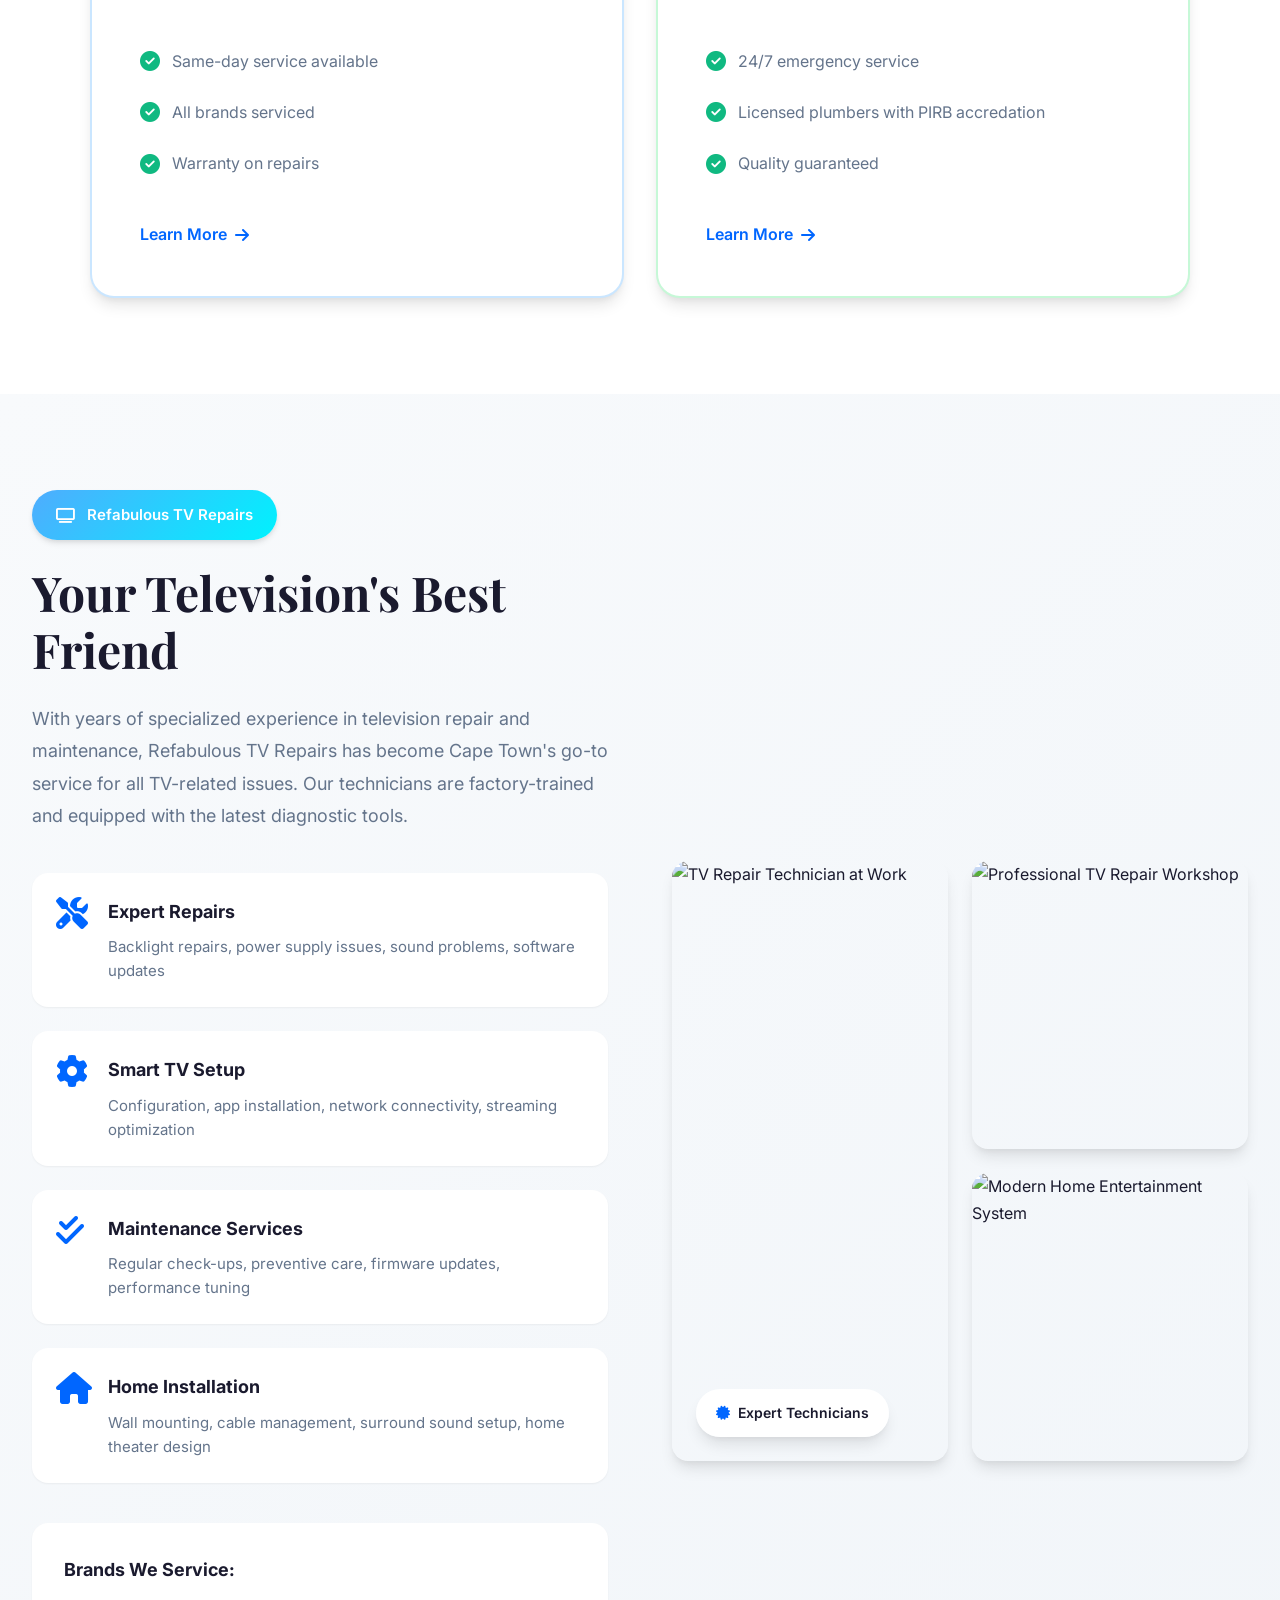
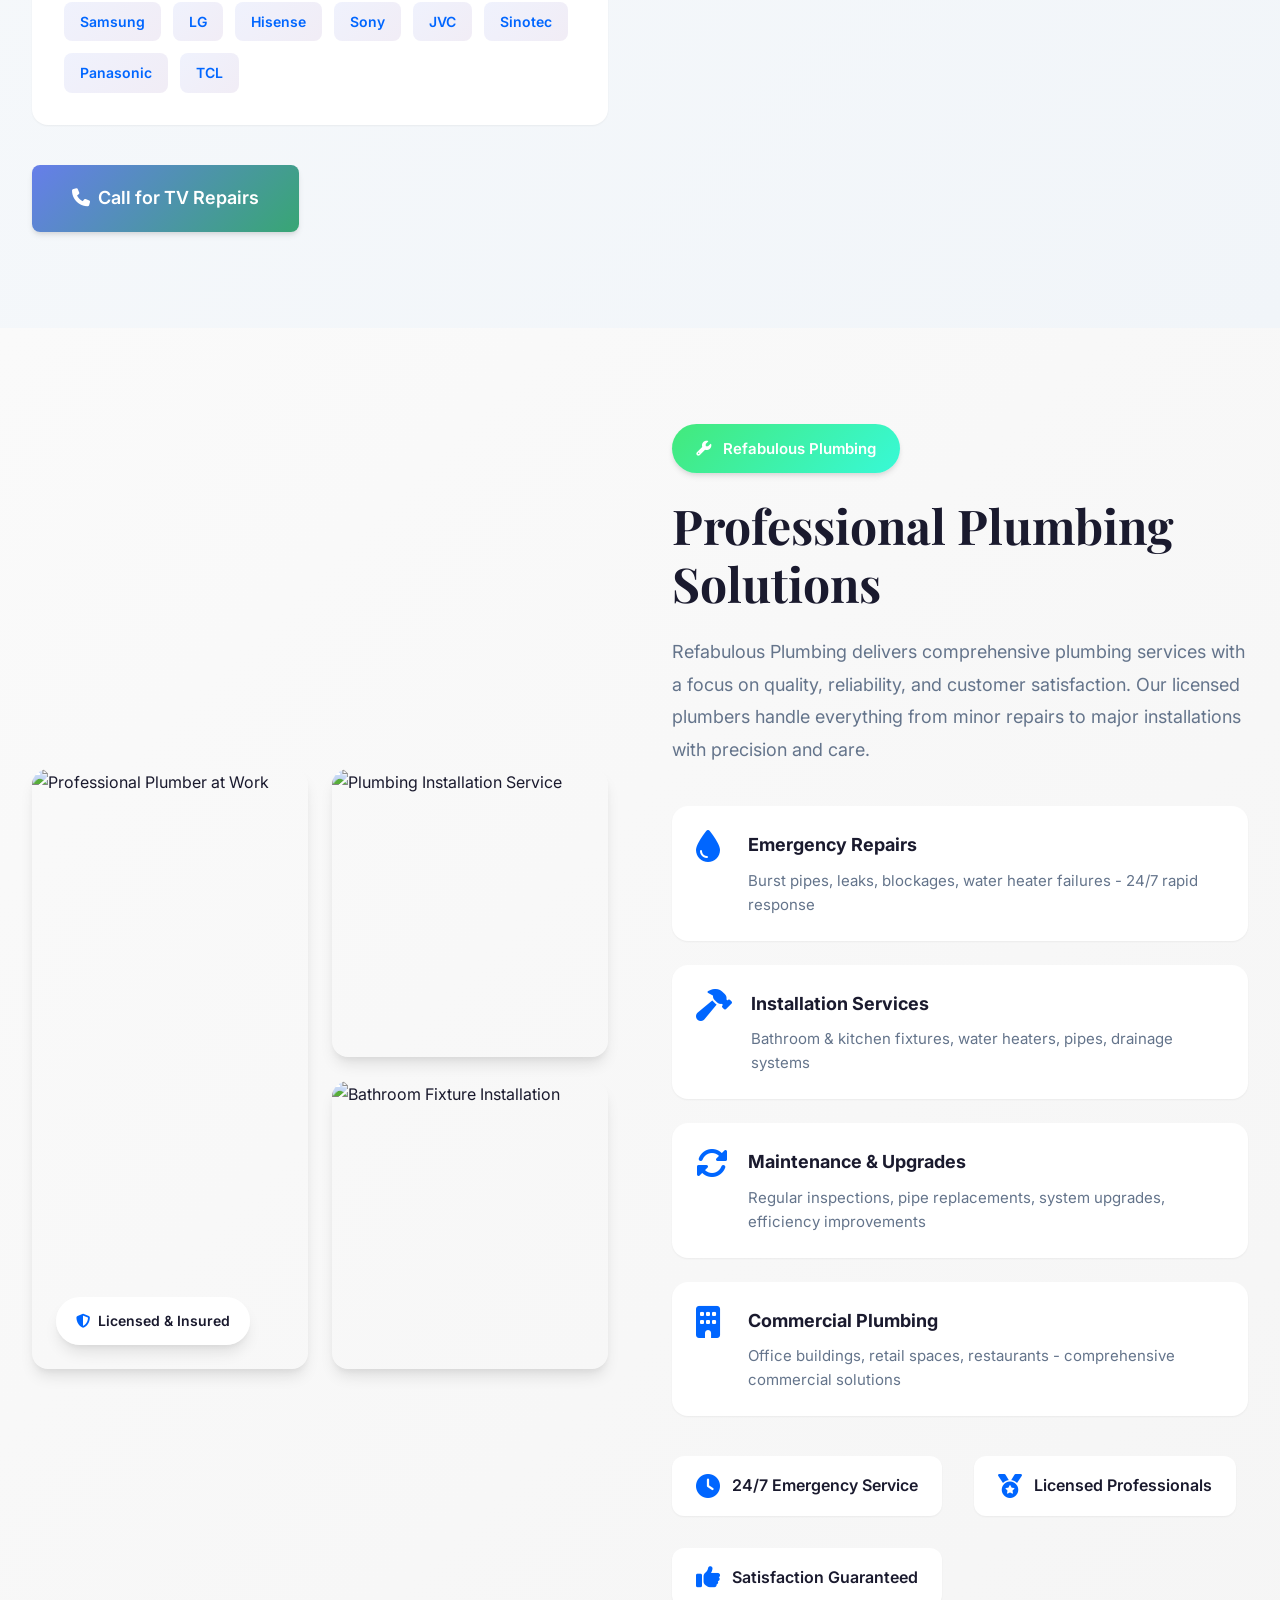
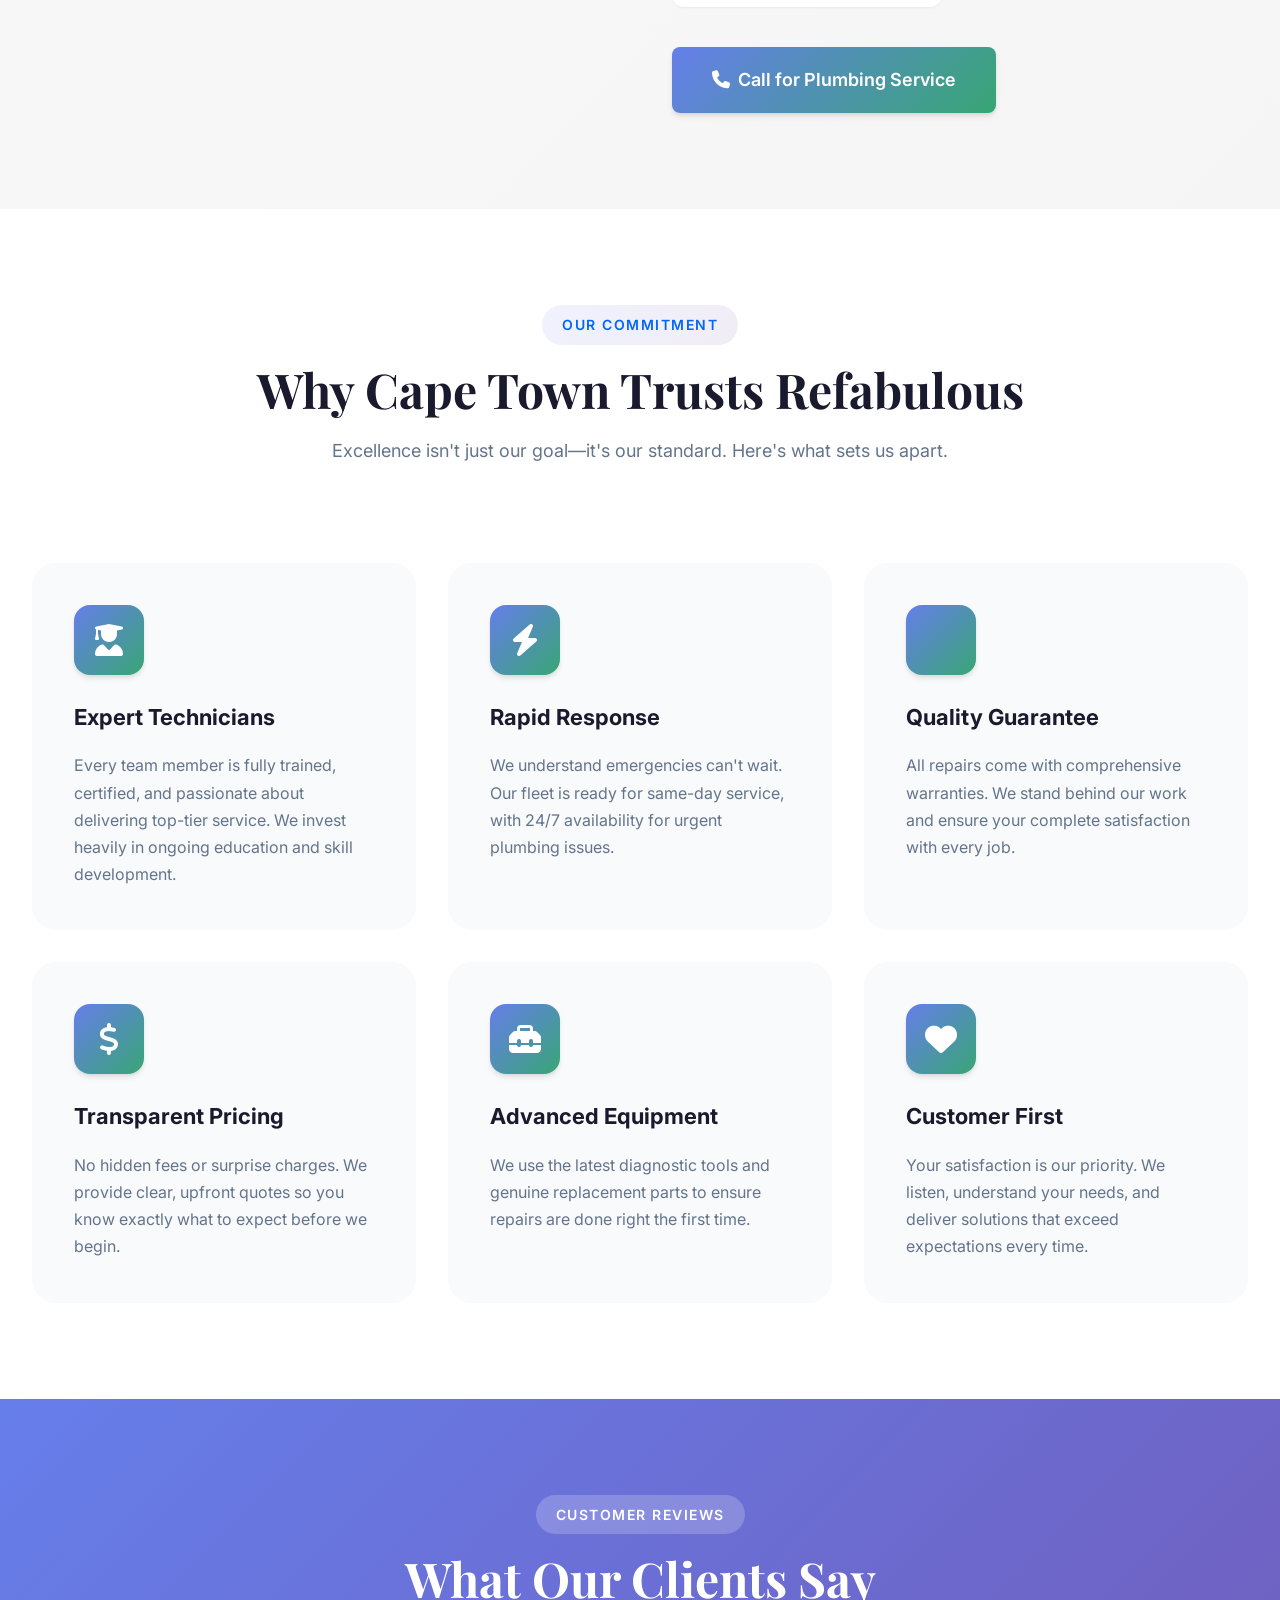
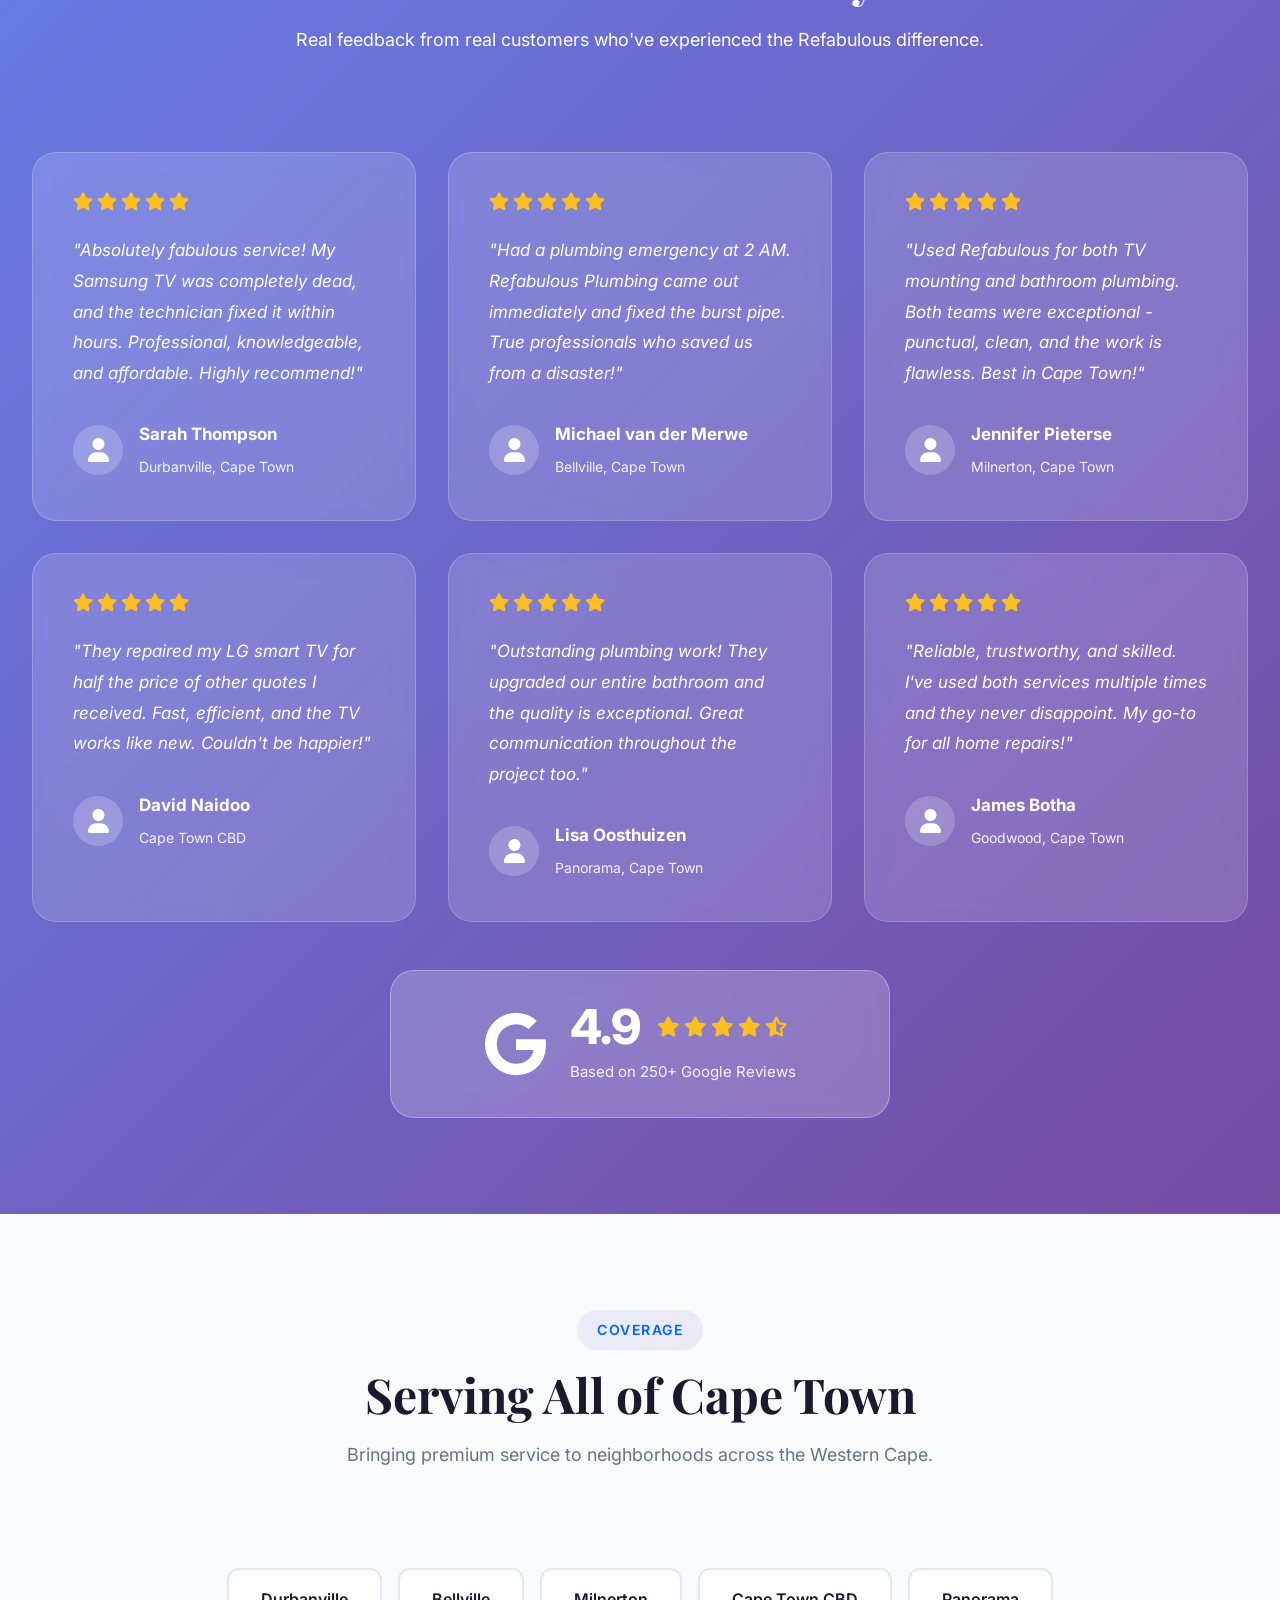
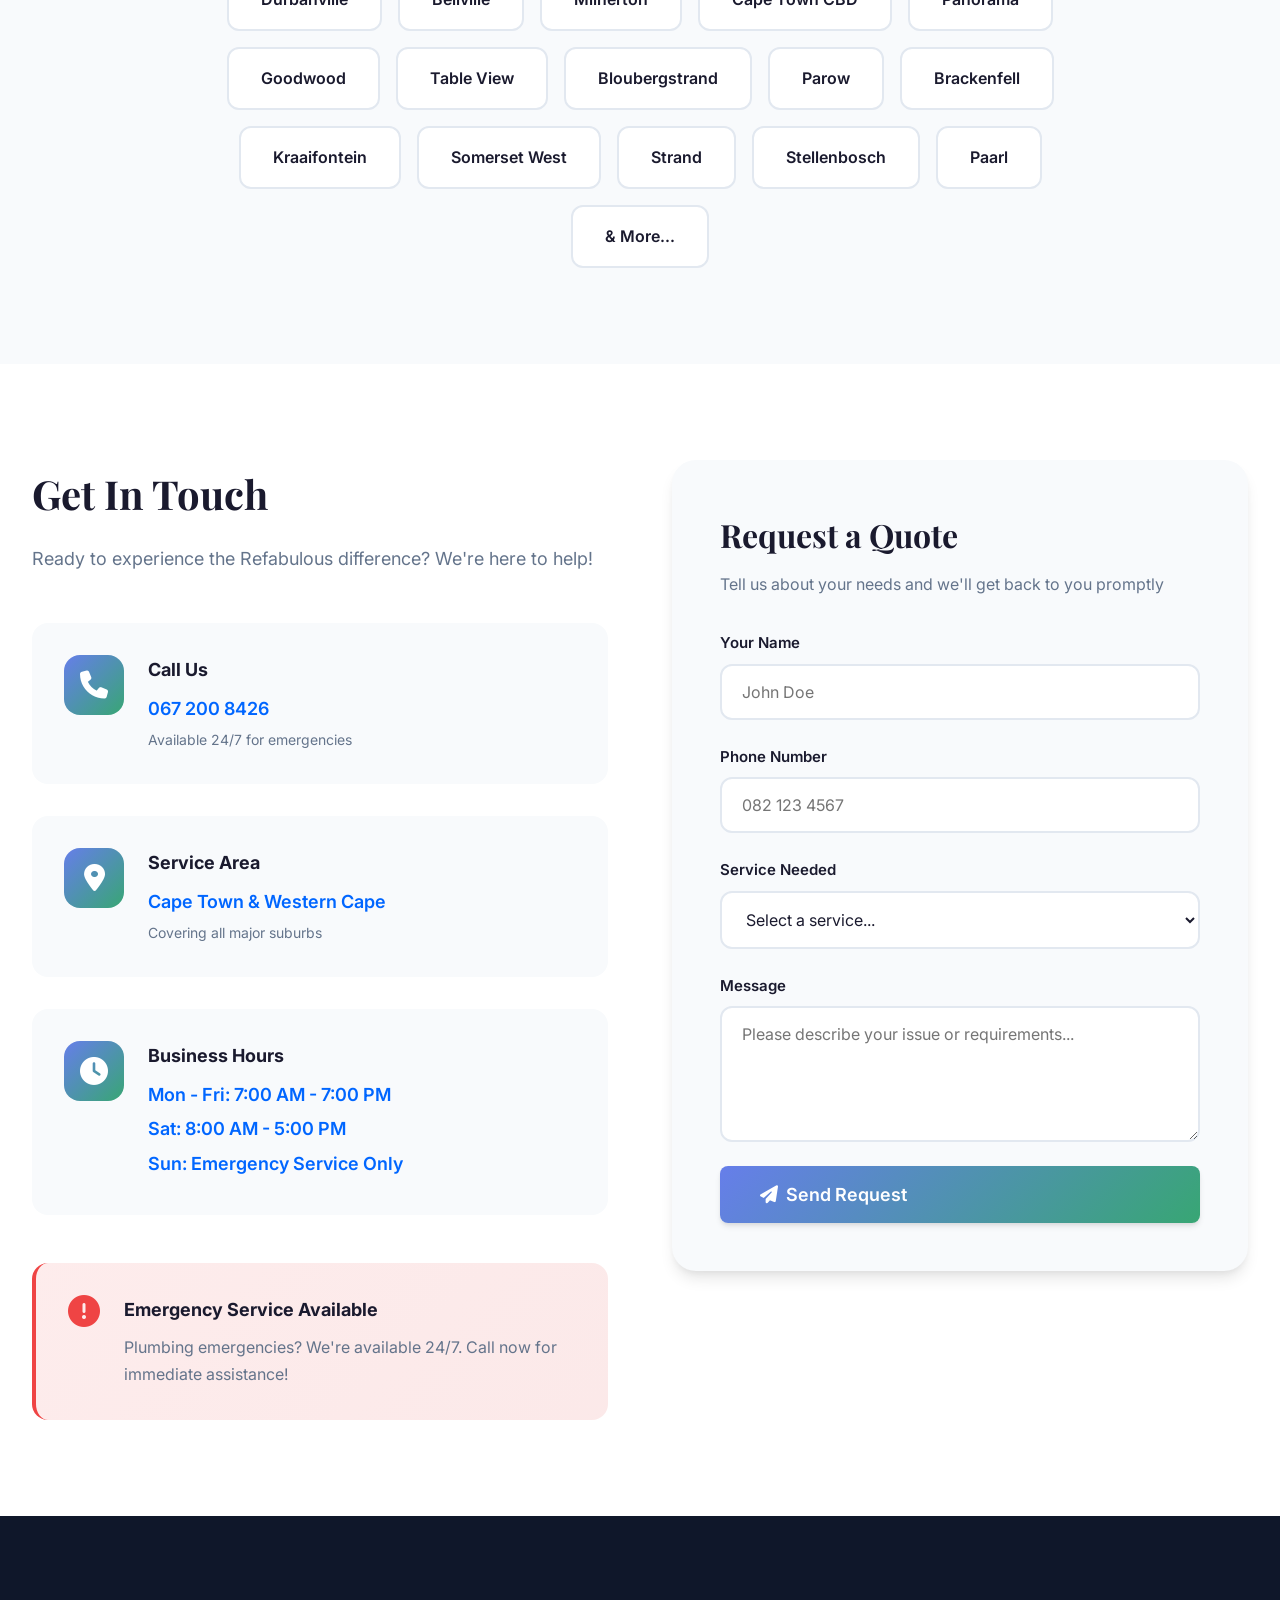
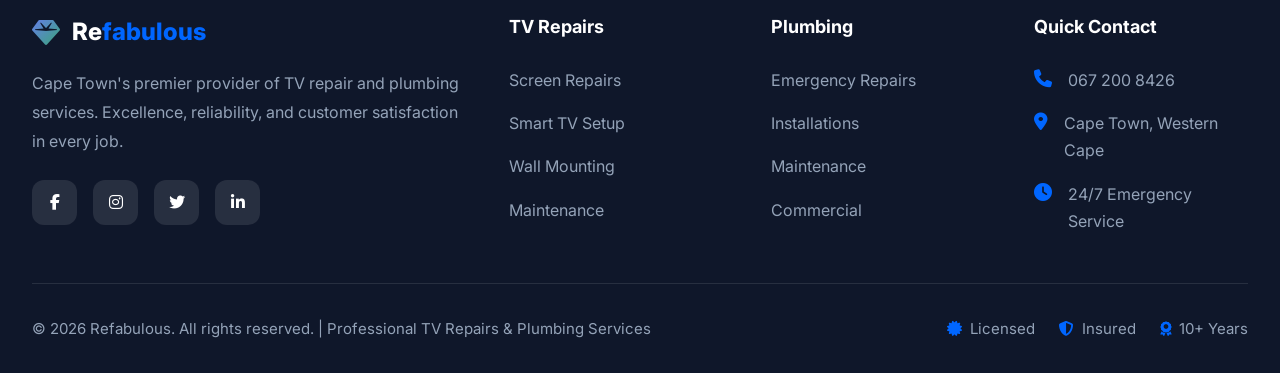
==== commit b0ad7f26: "Remove scroll indicator from index.html Removed the scroll indicator section from the HTML." ====
--- a/index.html
+++ b/index.html
@@ -90,12 +90,7 @@
                 </div>
             </div>
         </div>
-        <div class="scroll-indicator">
-            <div class="scroll-mouse">
-                <div class="scroll-wheel"></div>
-            </div>
-            <span>Scroll to explore</span>
-        </div>
+    </div>
     </section>
 
     <!-- Services Overview -->
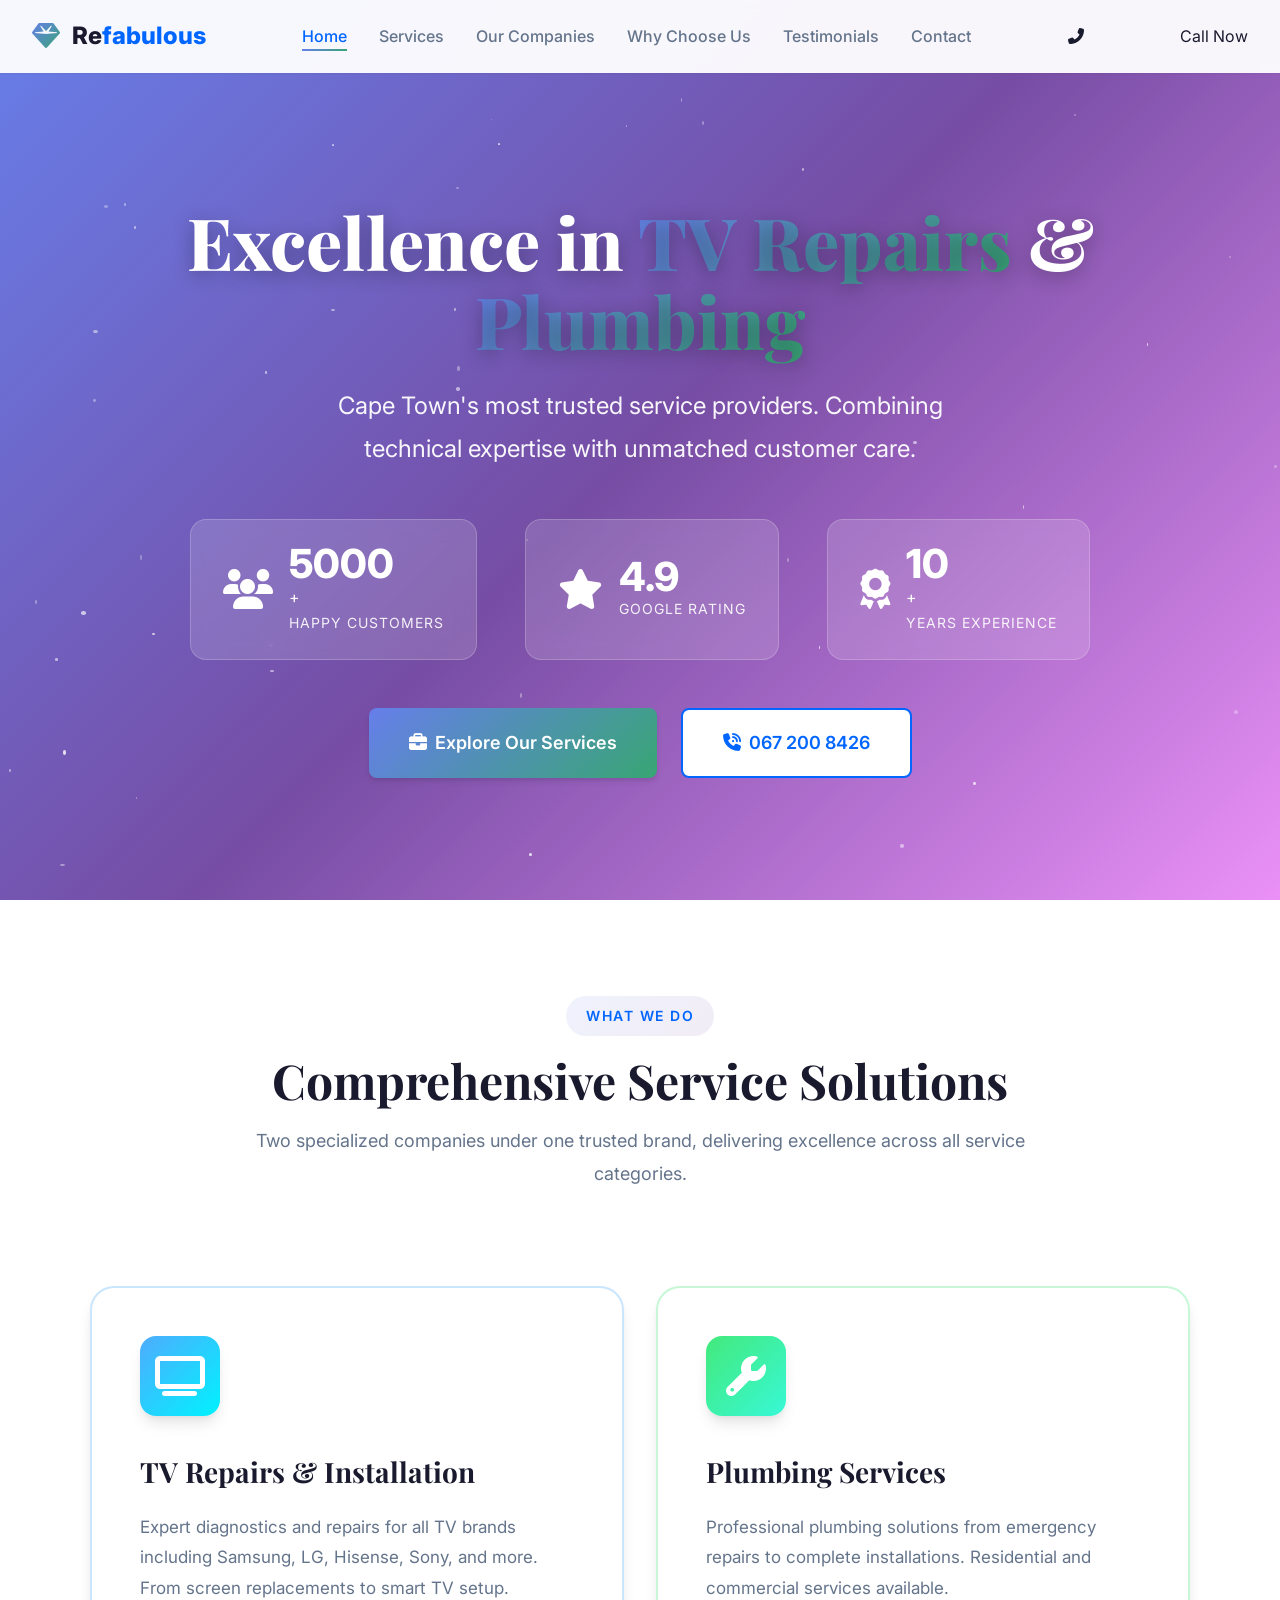
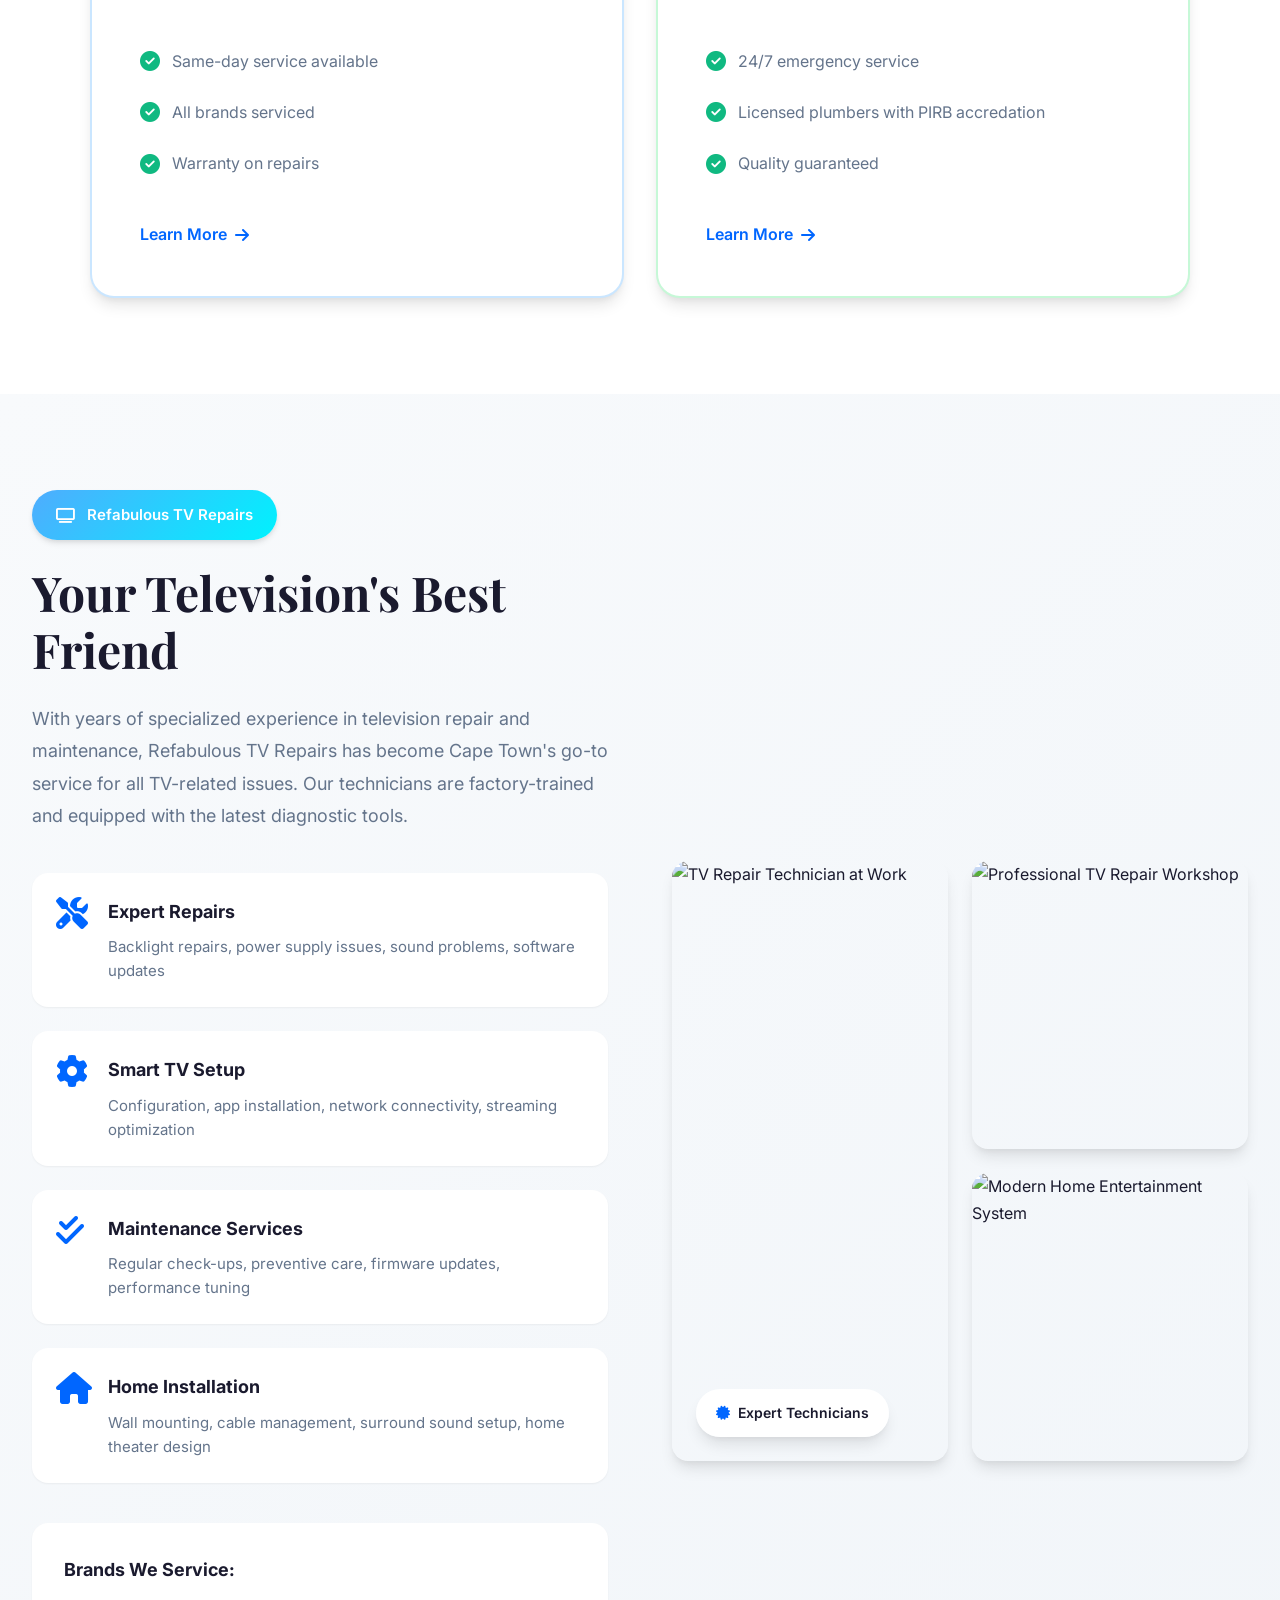
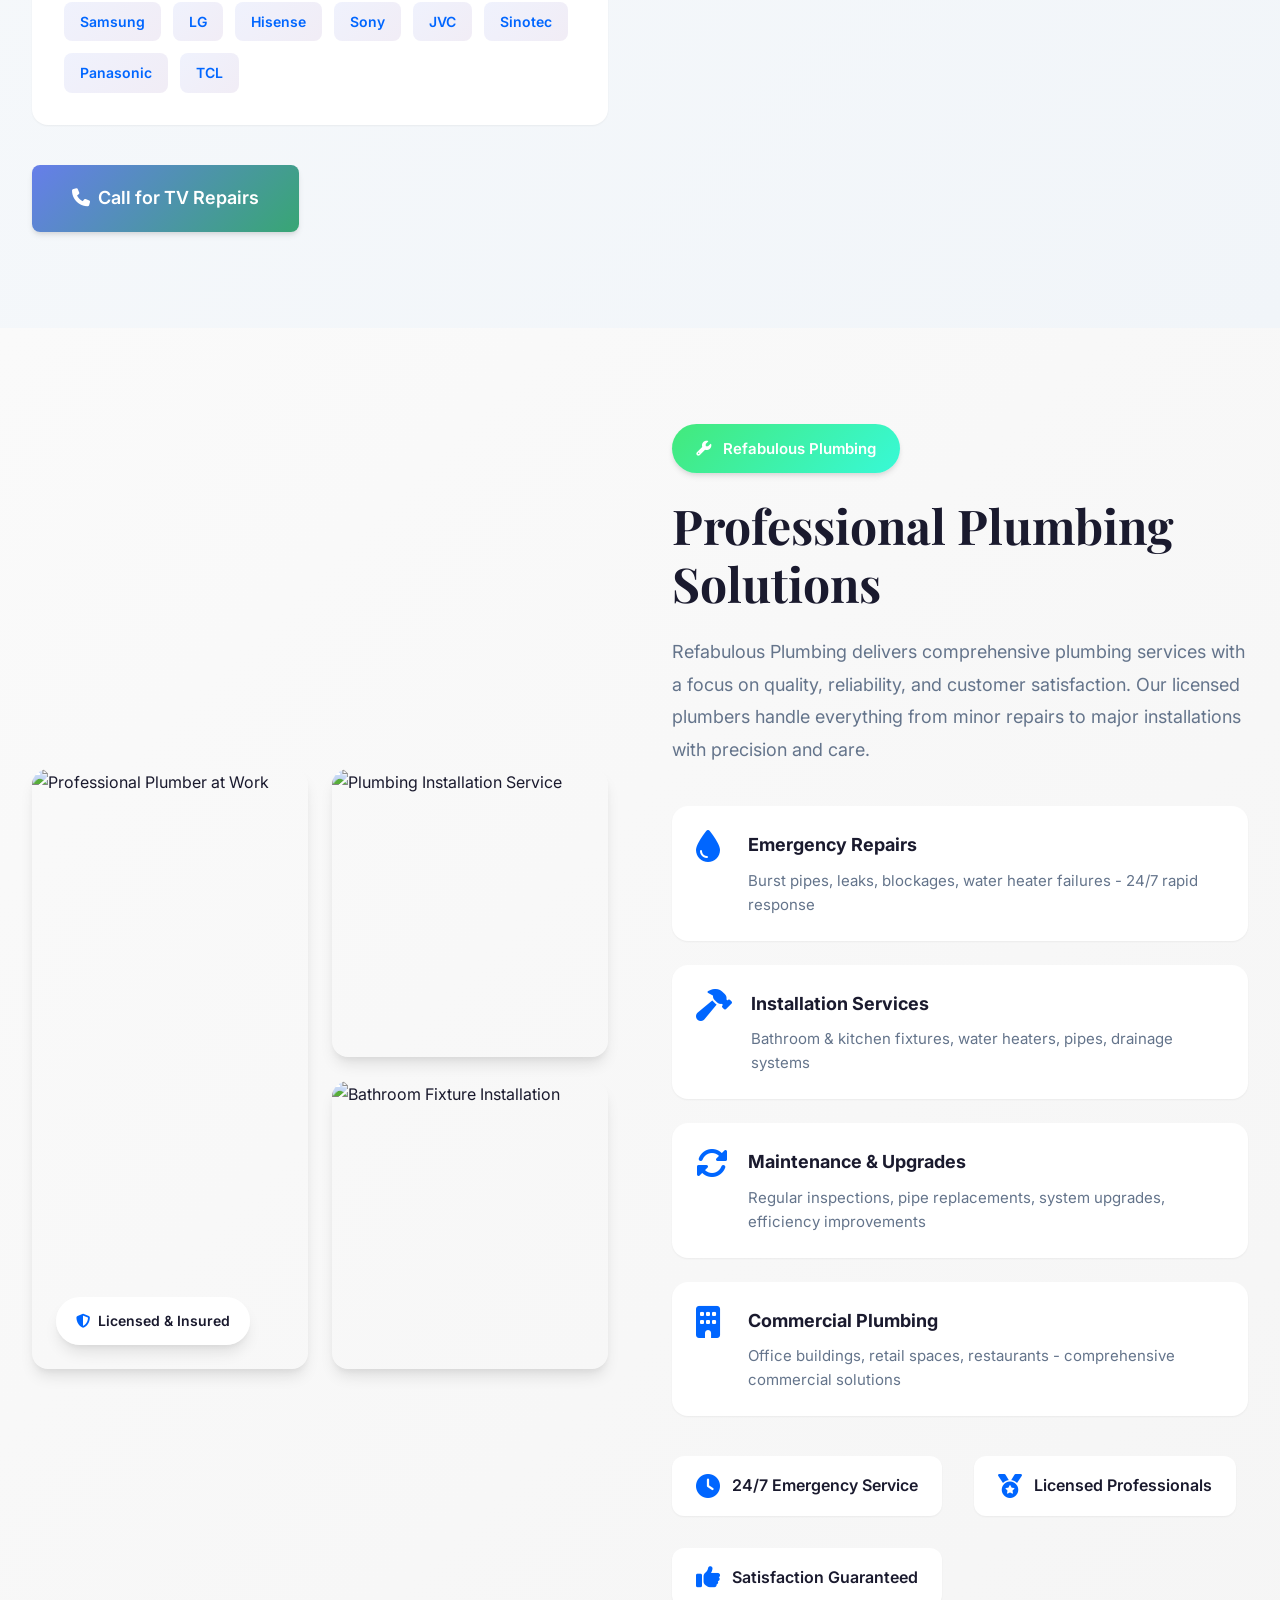
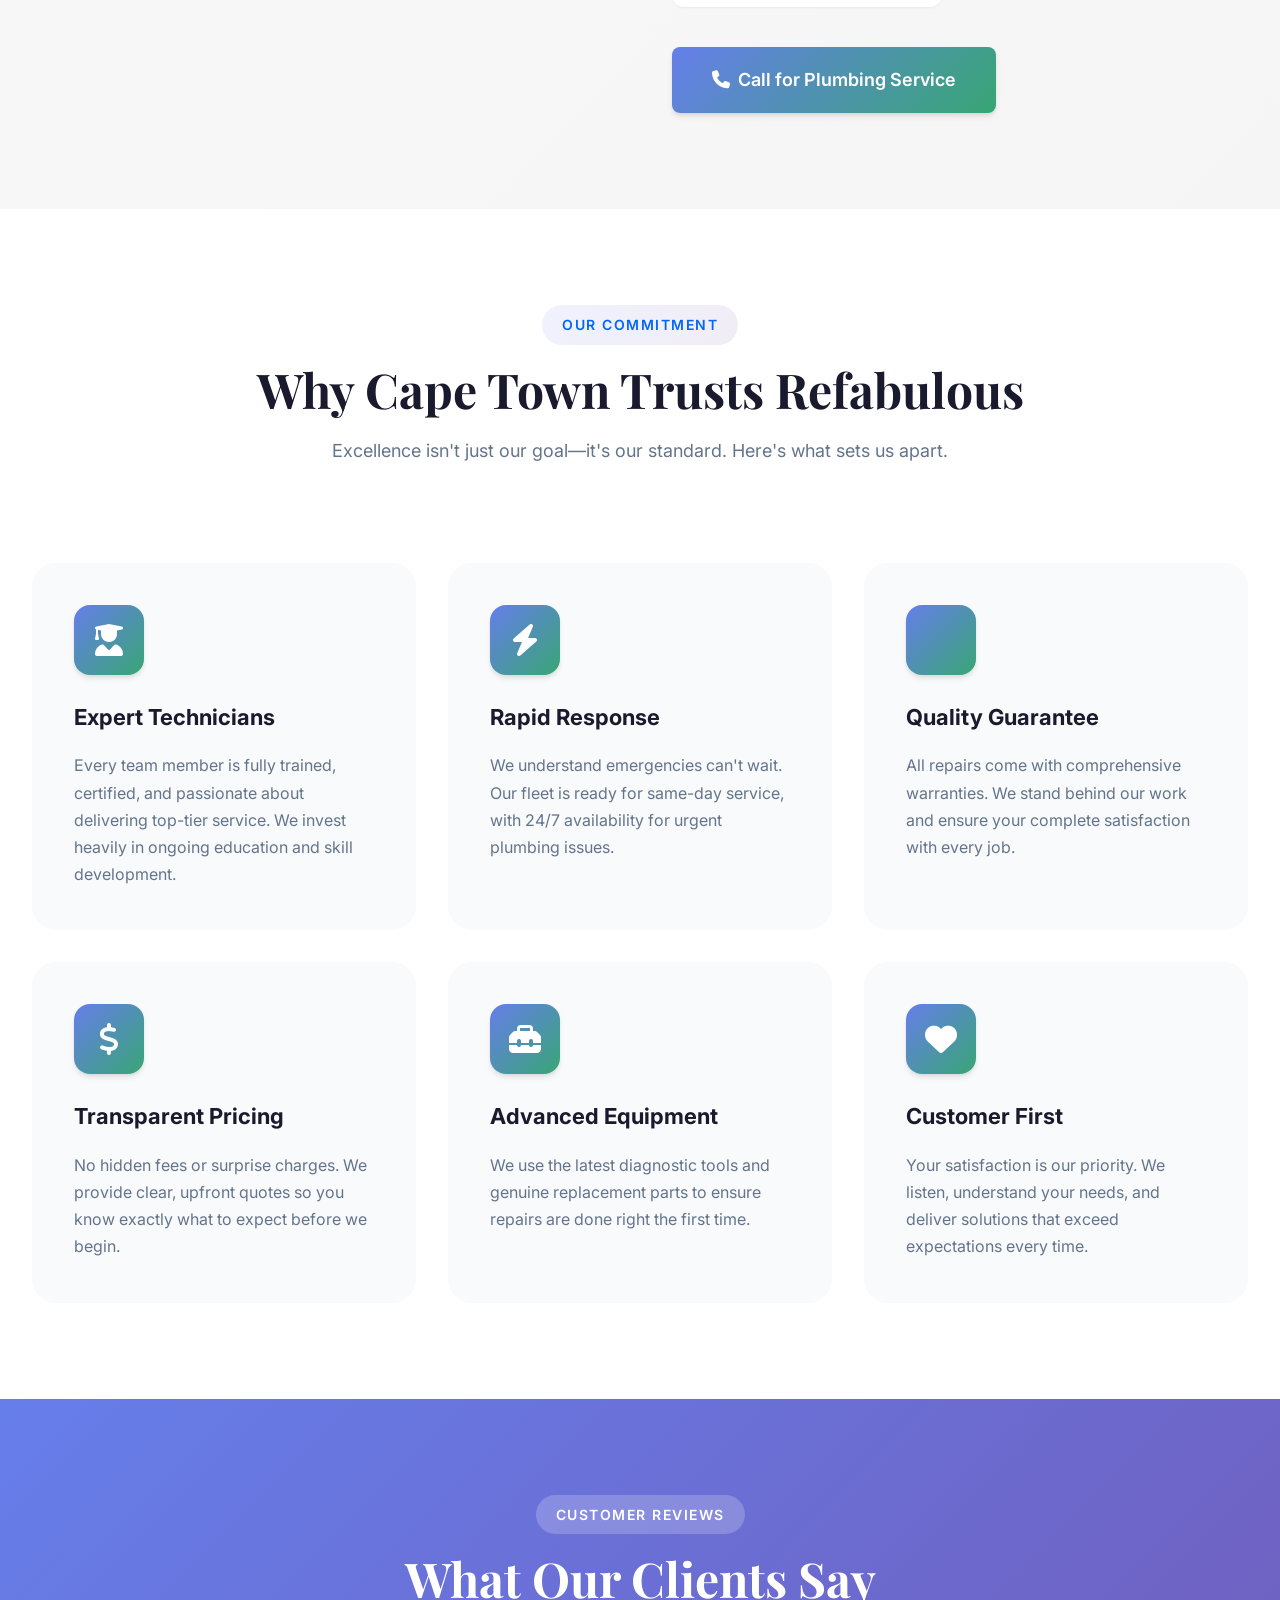
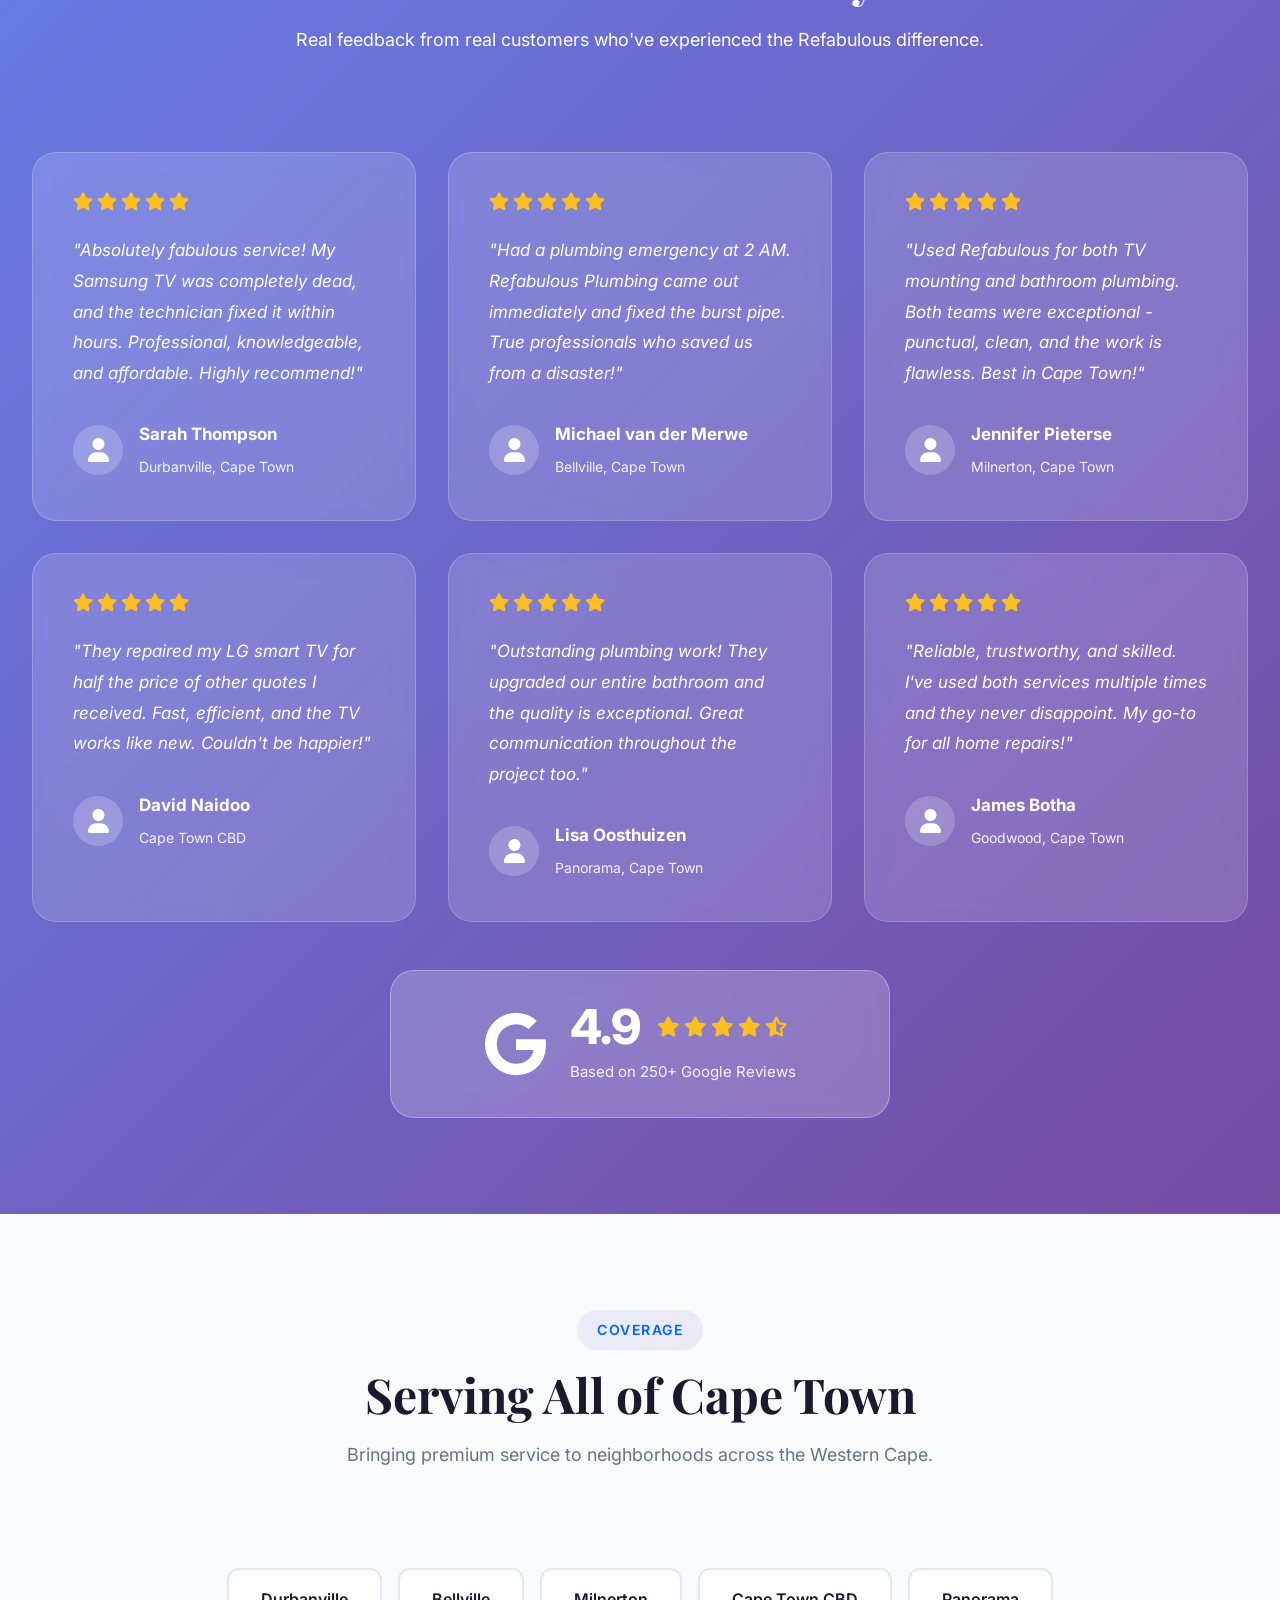
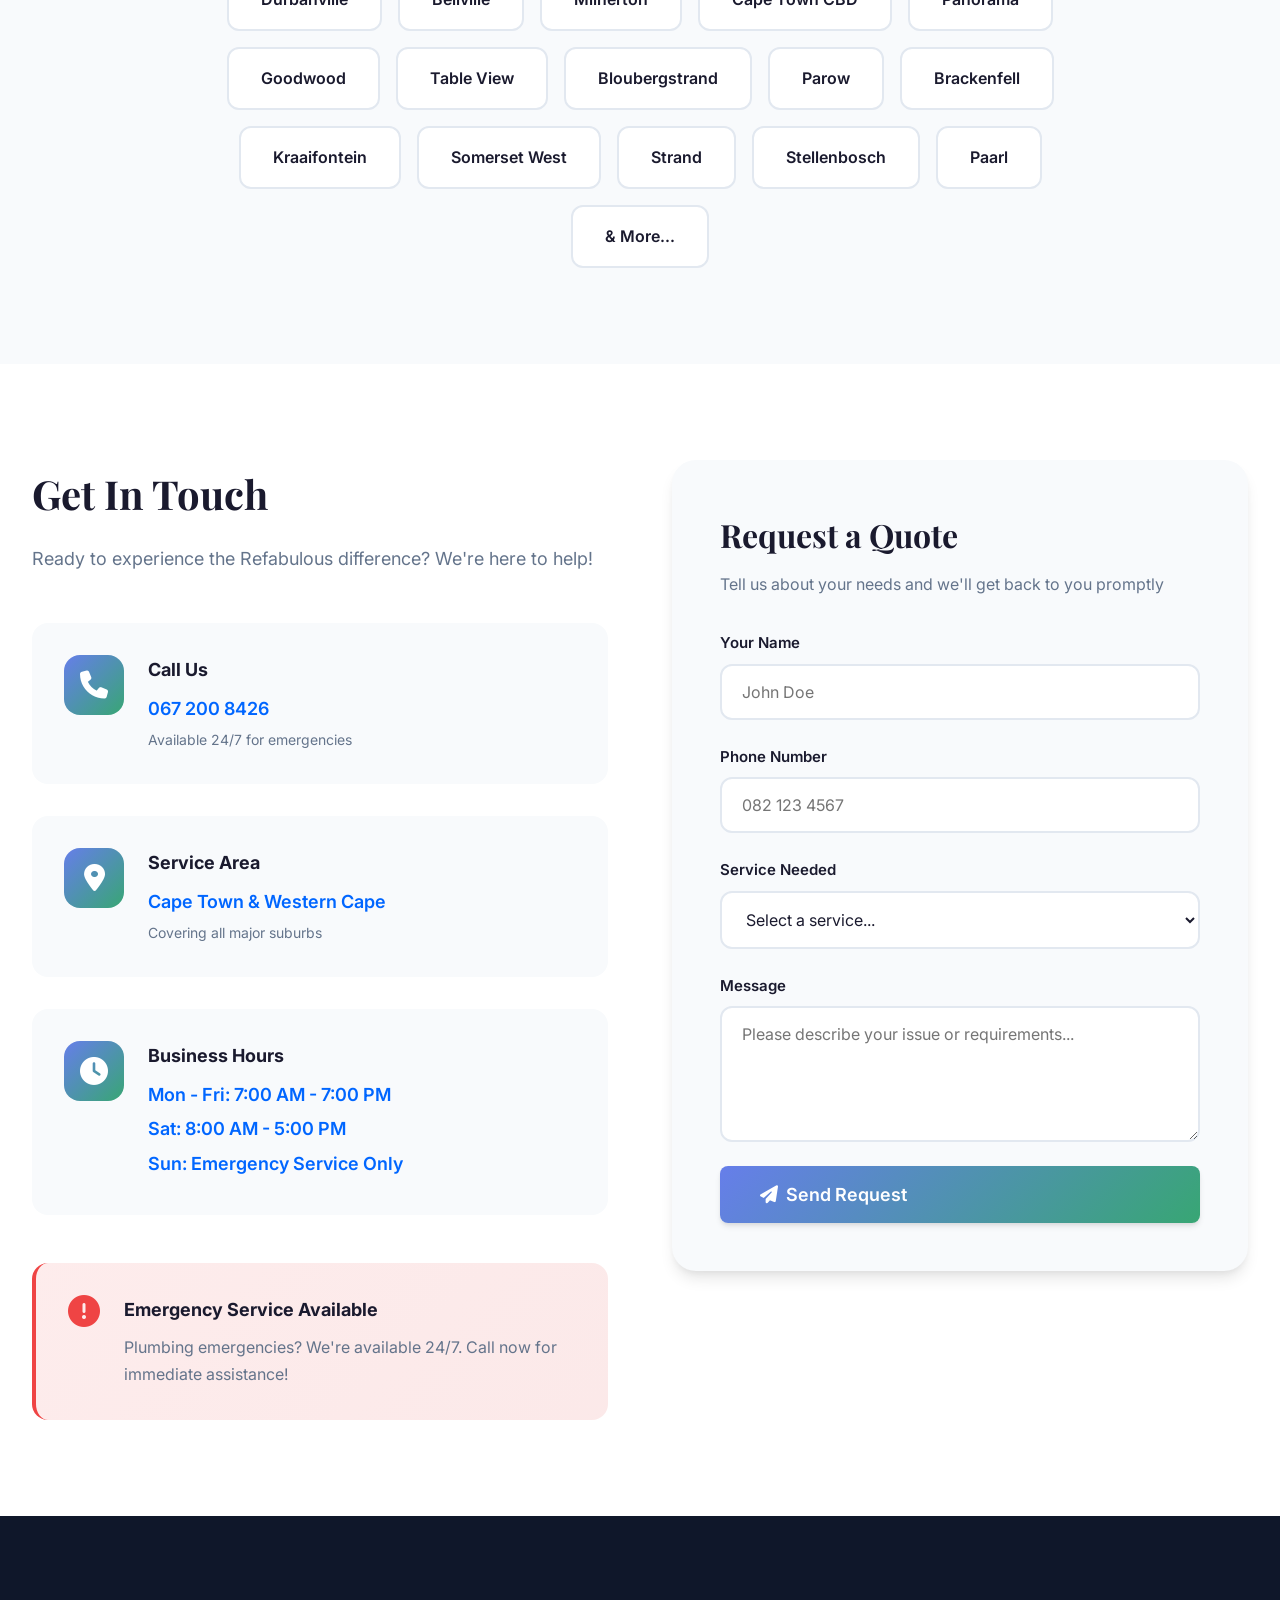
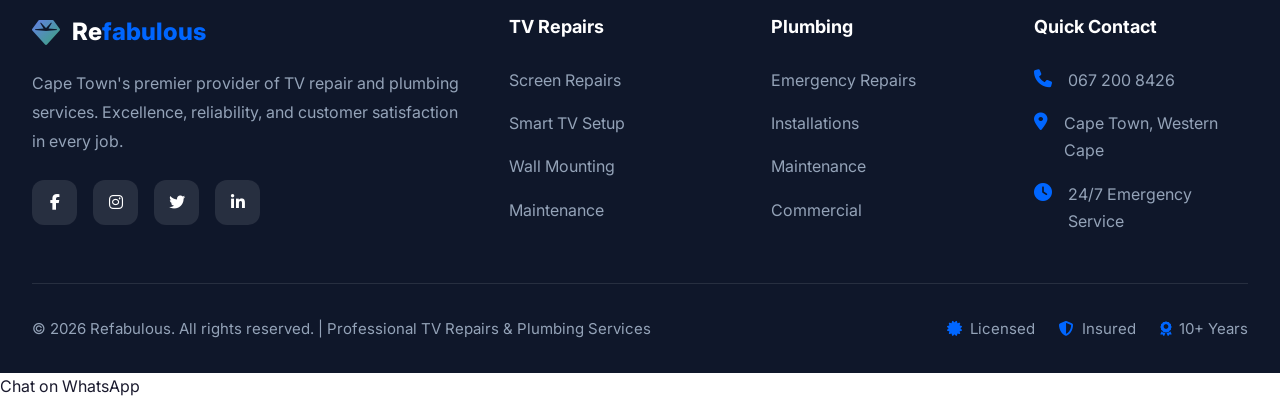
==== commit ed1375d2: "Update index.html" ====
--- a/index.html
+++ b/index.html
@@ -35,7 +35,7 @@
                     <li><a href="#testimonials" class="nav-link">Testimonials</a></li>
                     <li><a href="#contact" class="nav-link">Contact</a></li>
                 </ul>
-                <a href="tel:0672008426" class="btn-primary nav-cta">
+                
                     <i class="fas fa-phone-alt"></i> Call Now
                 </a>
             </div>
@@ -705,7 +705,7 @@
     <button id="backToTop" class="back-to-top">
         <i class="fas fa-arrow-up"></i>
     </button>
-
+    <a href="https://wa.me/27672008426" class="whatsapp">Chat on WhatsApp</a>
     <script src="main.js"></script>
 </body>
 </html>
